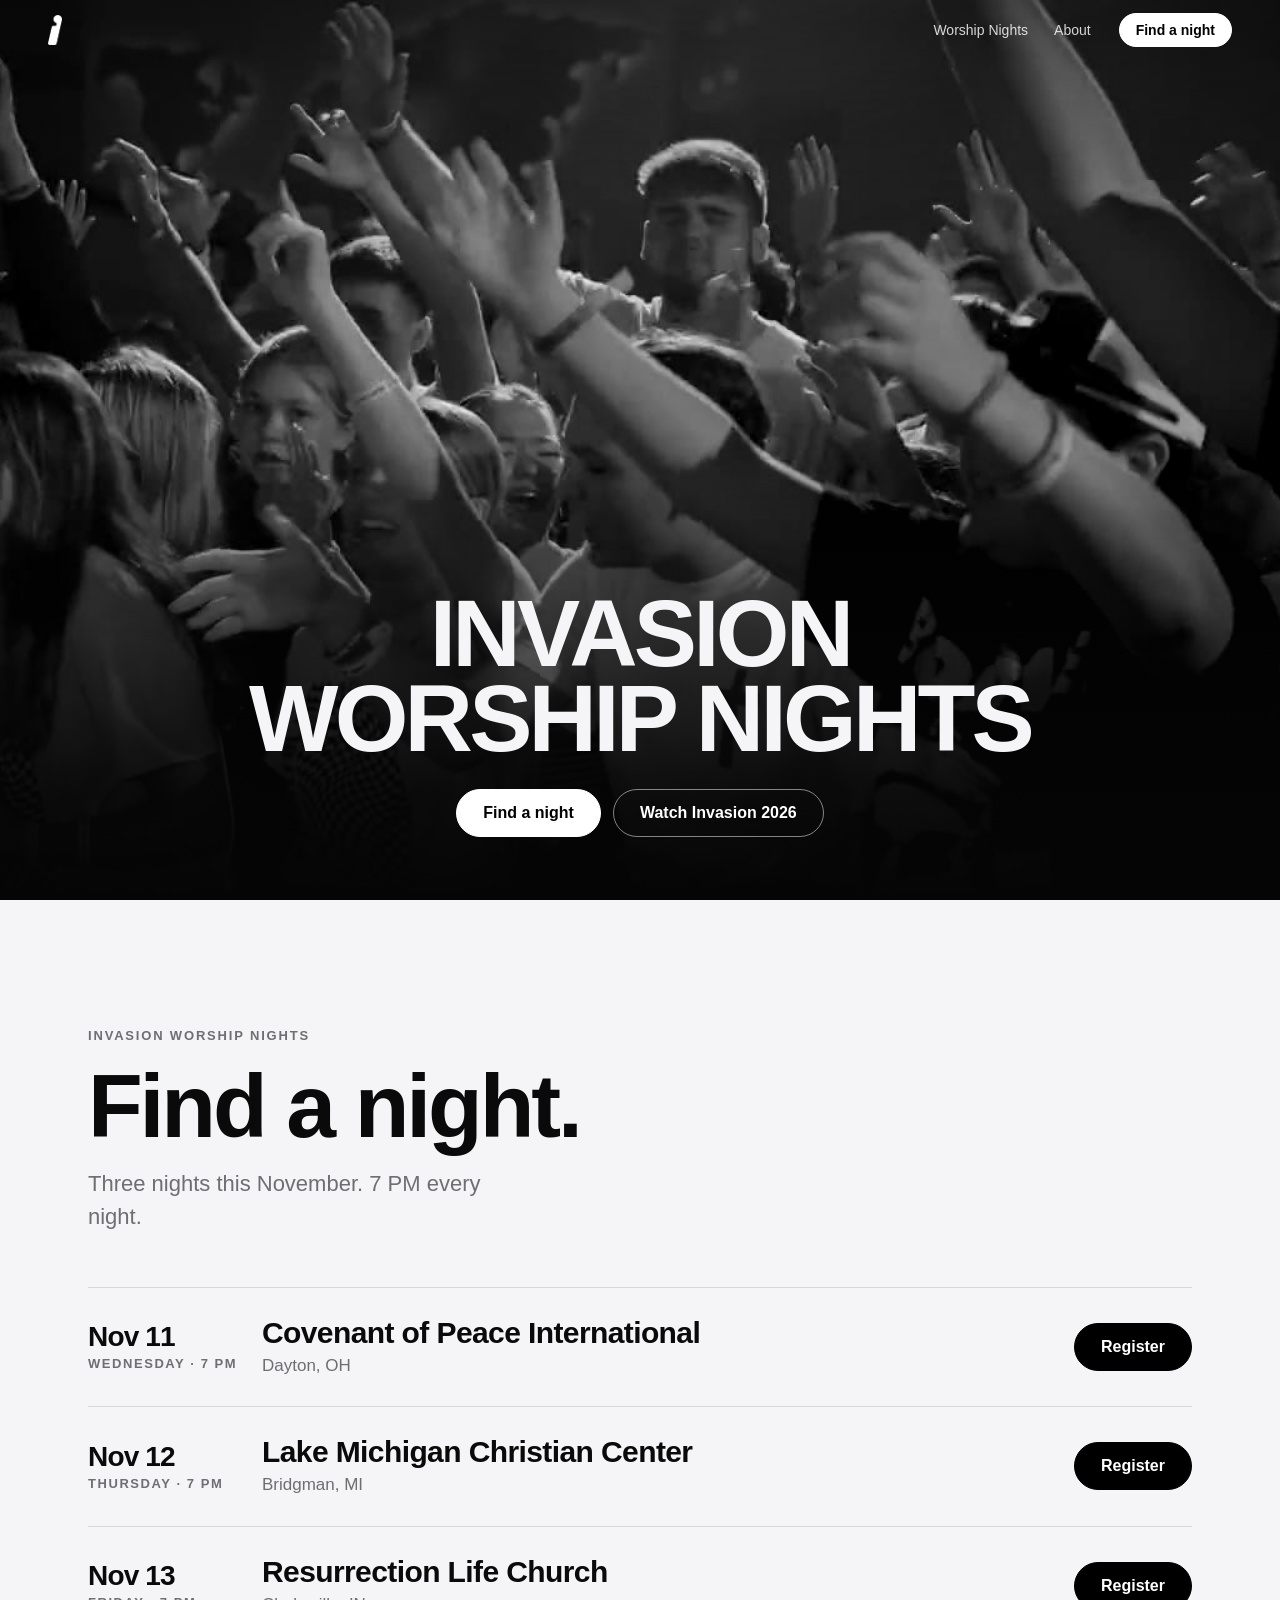
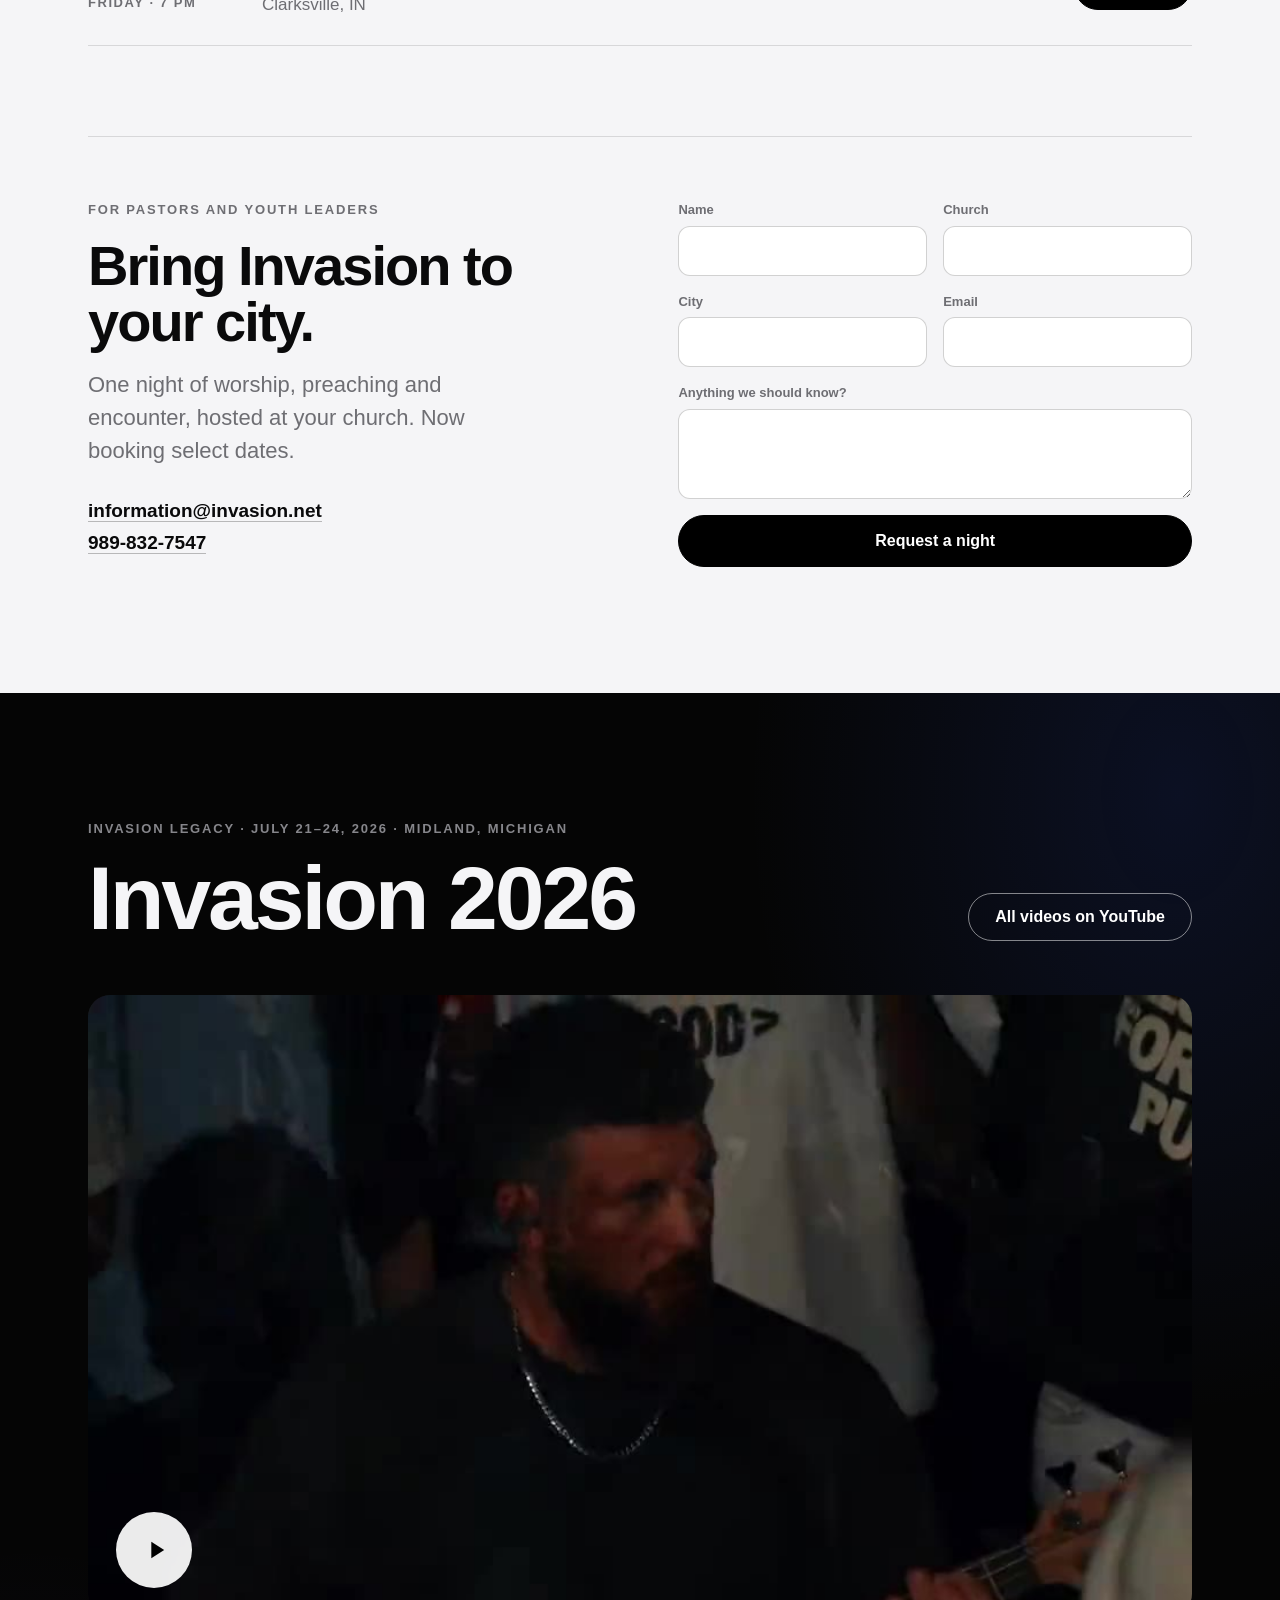
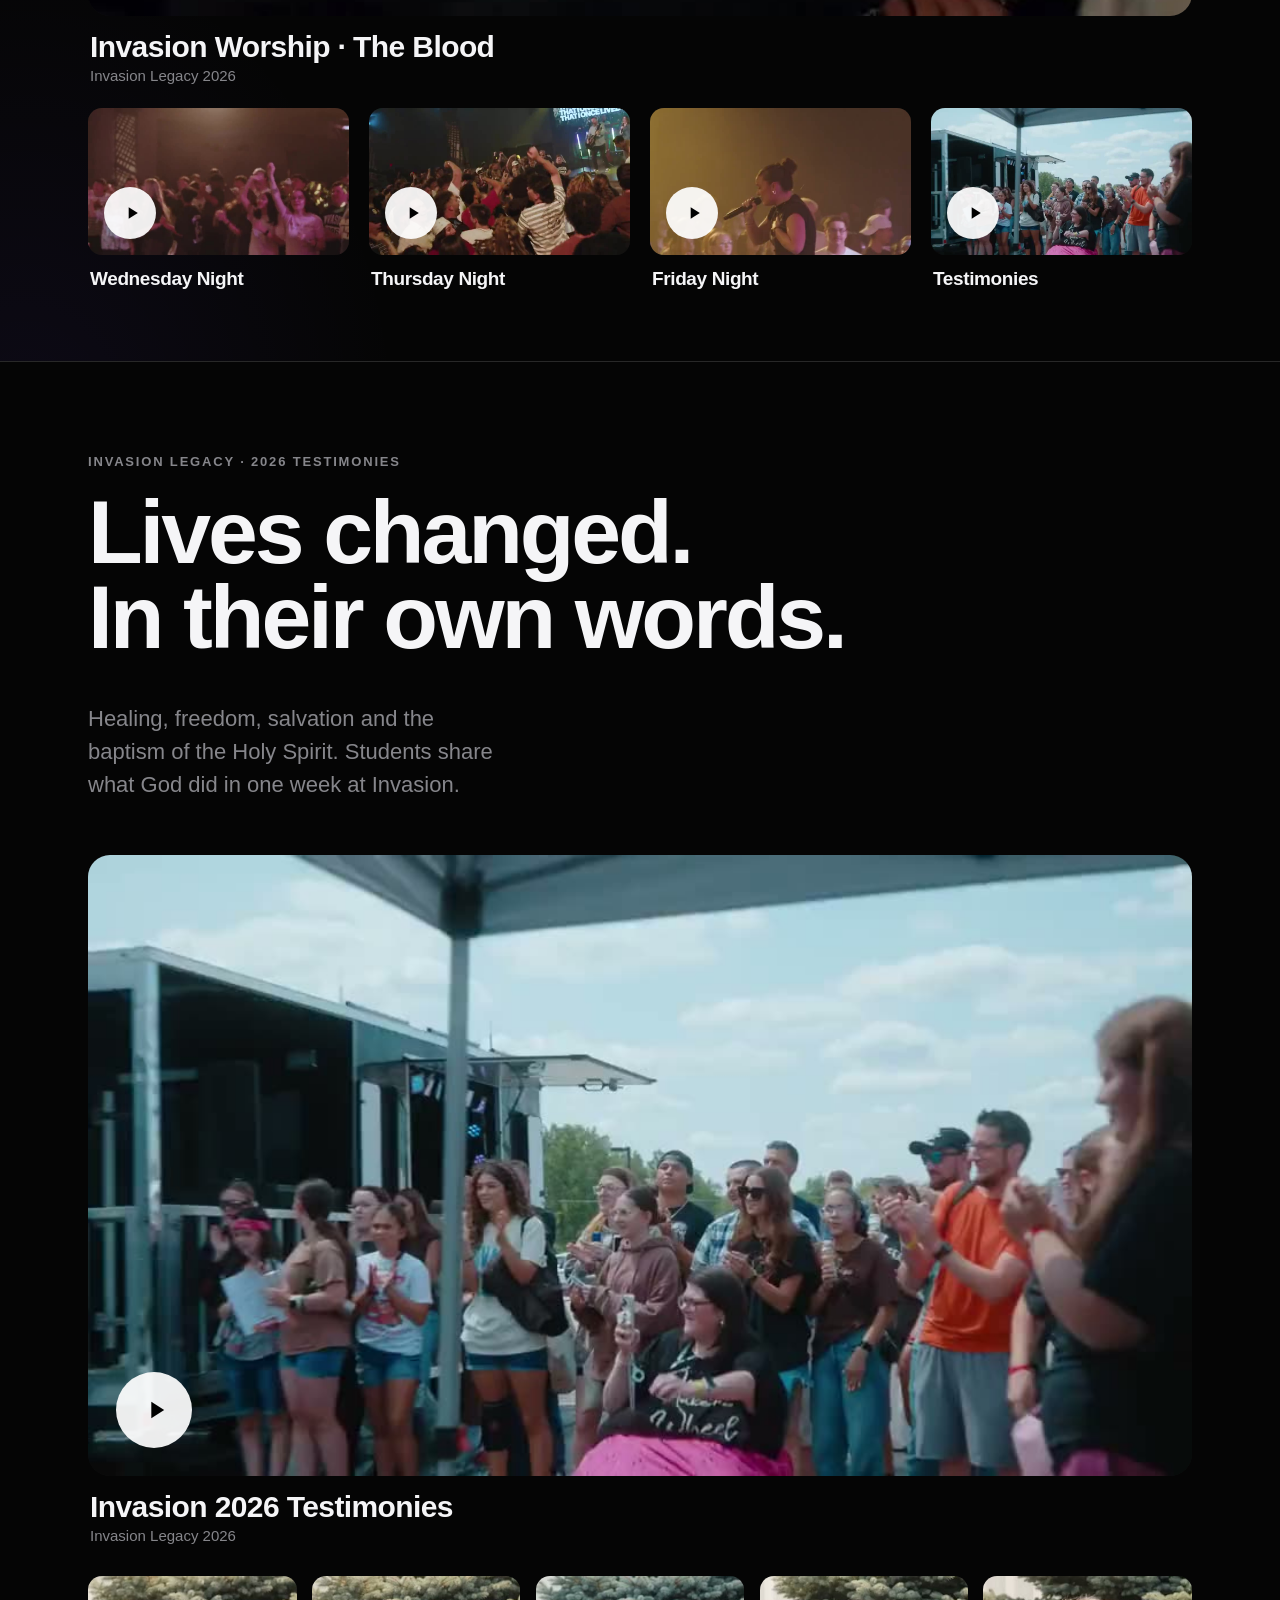
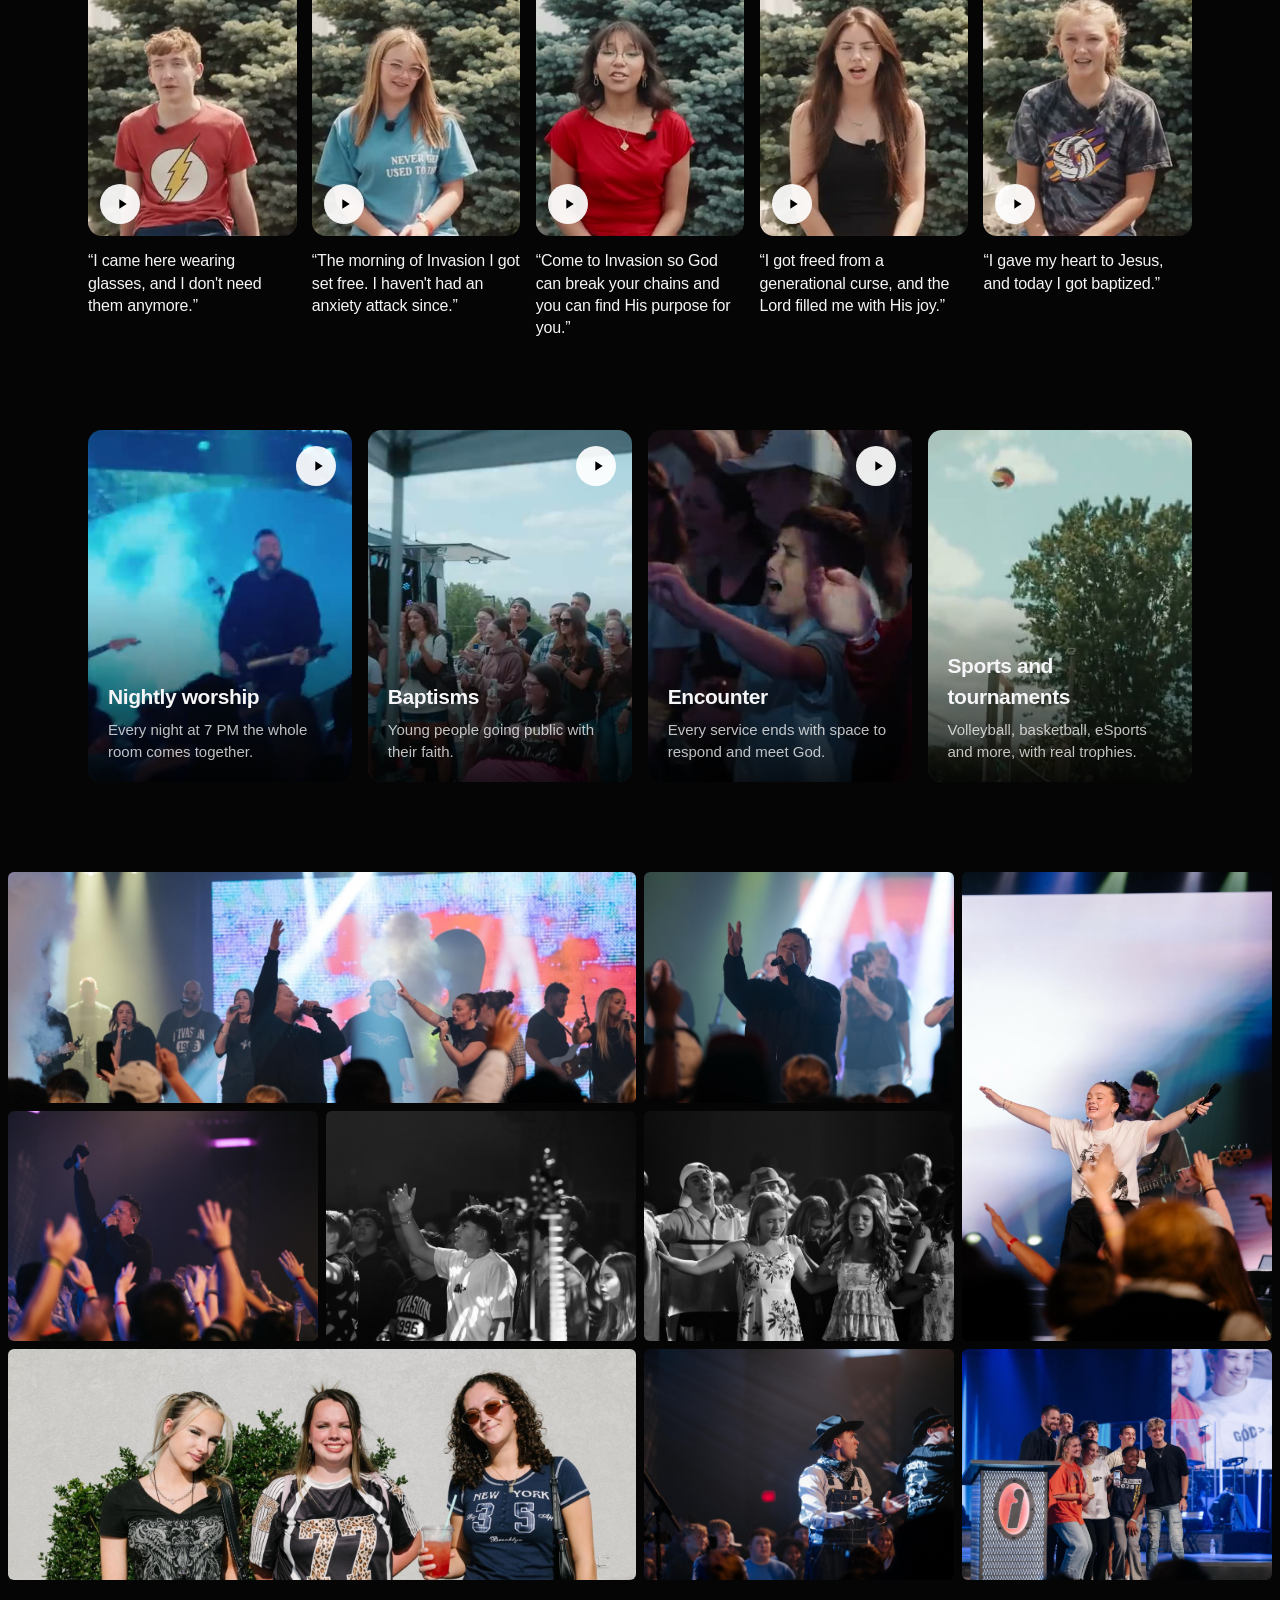
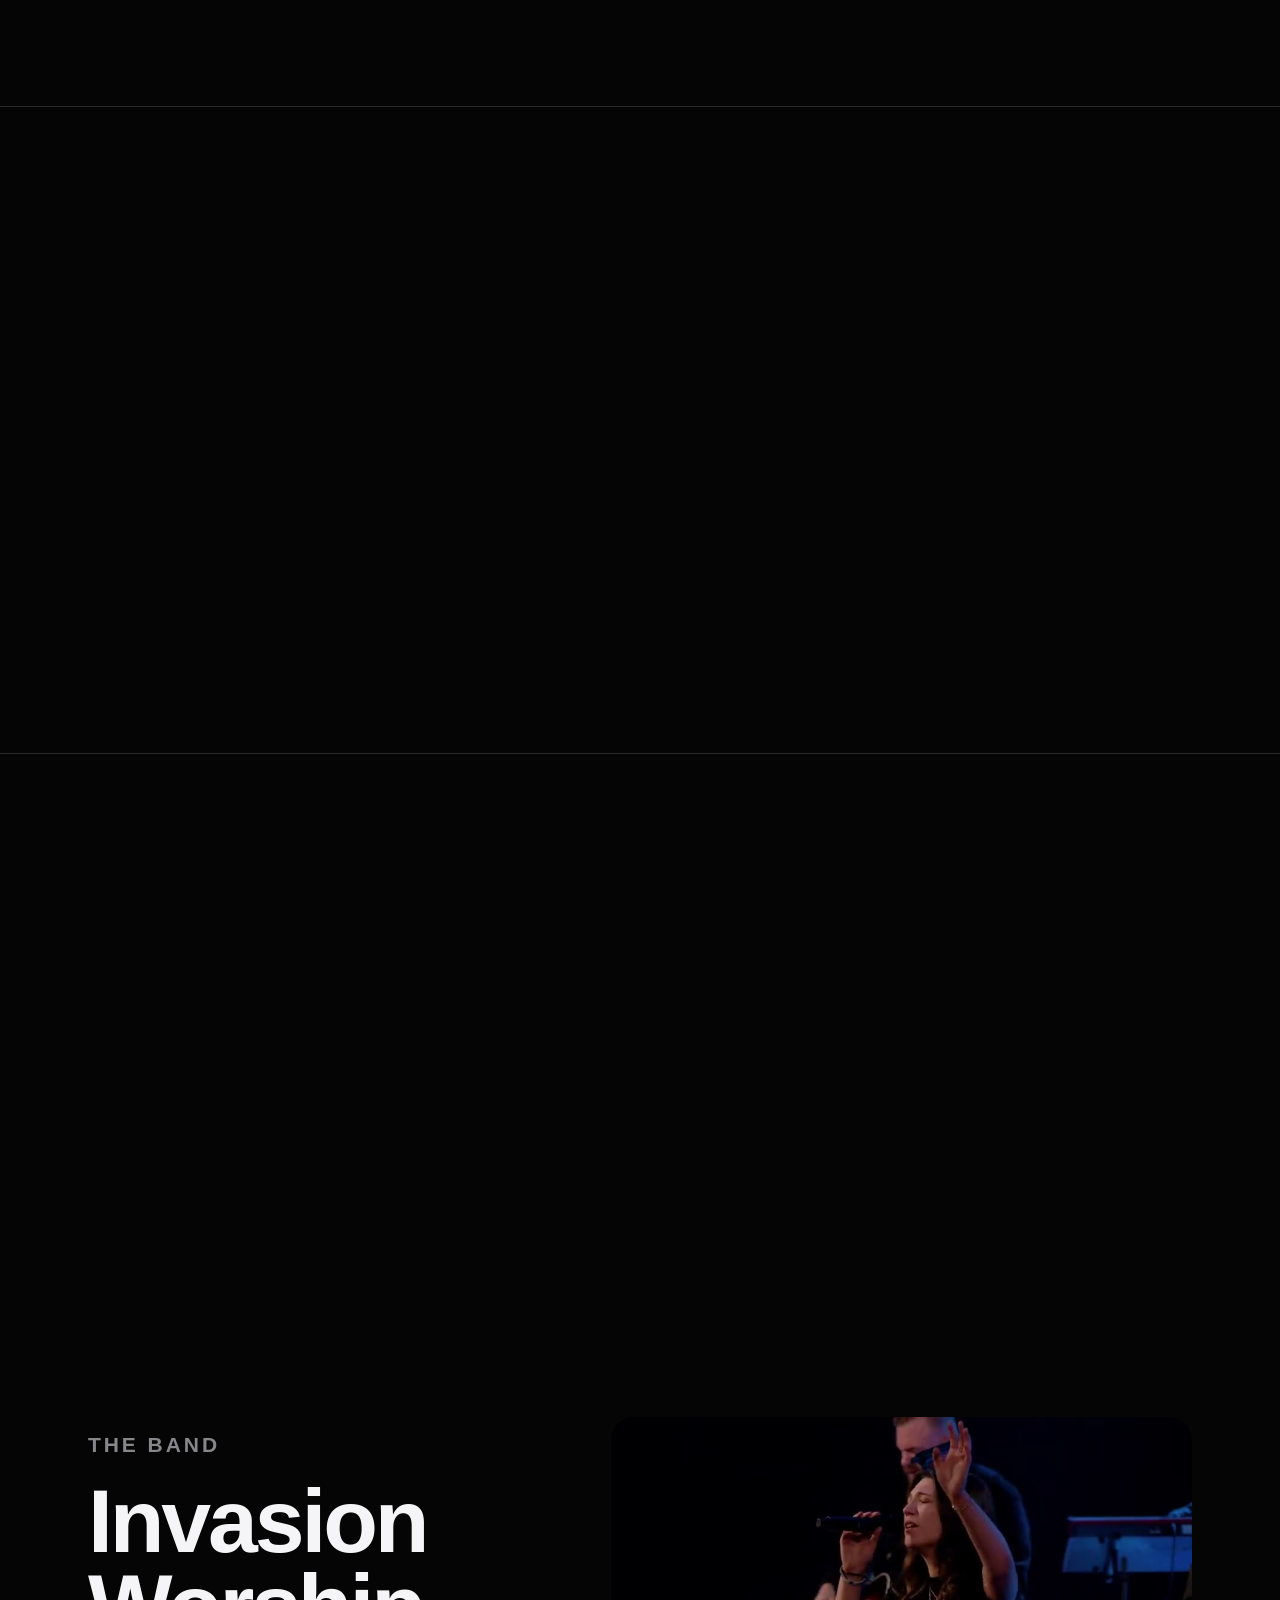
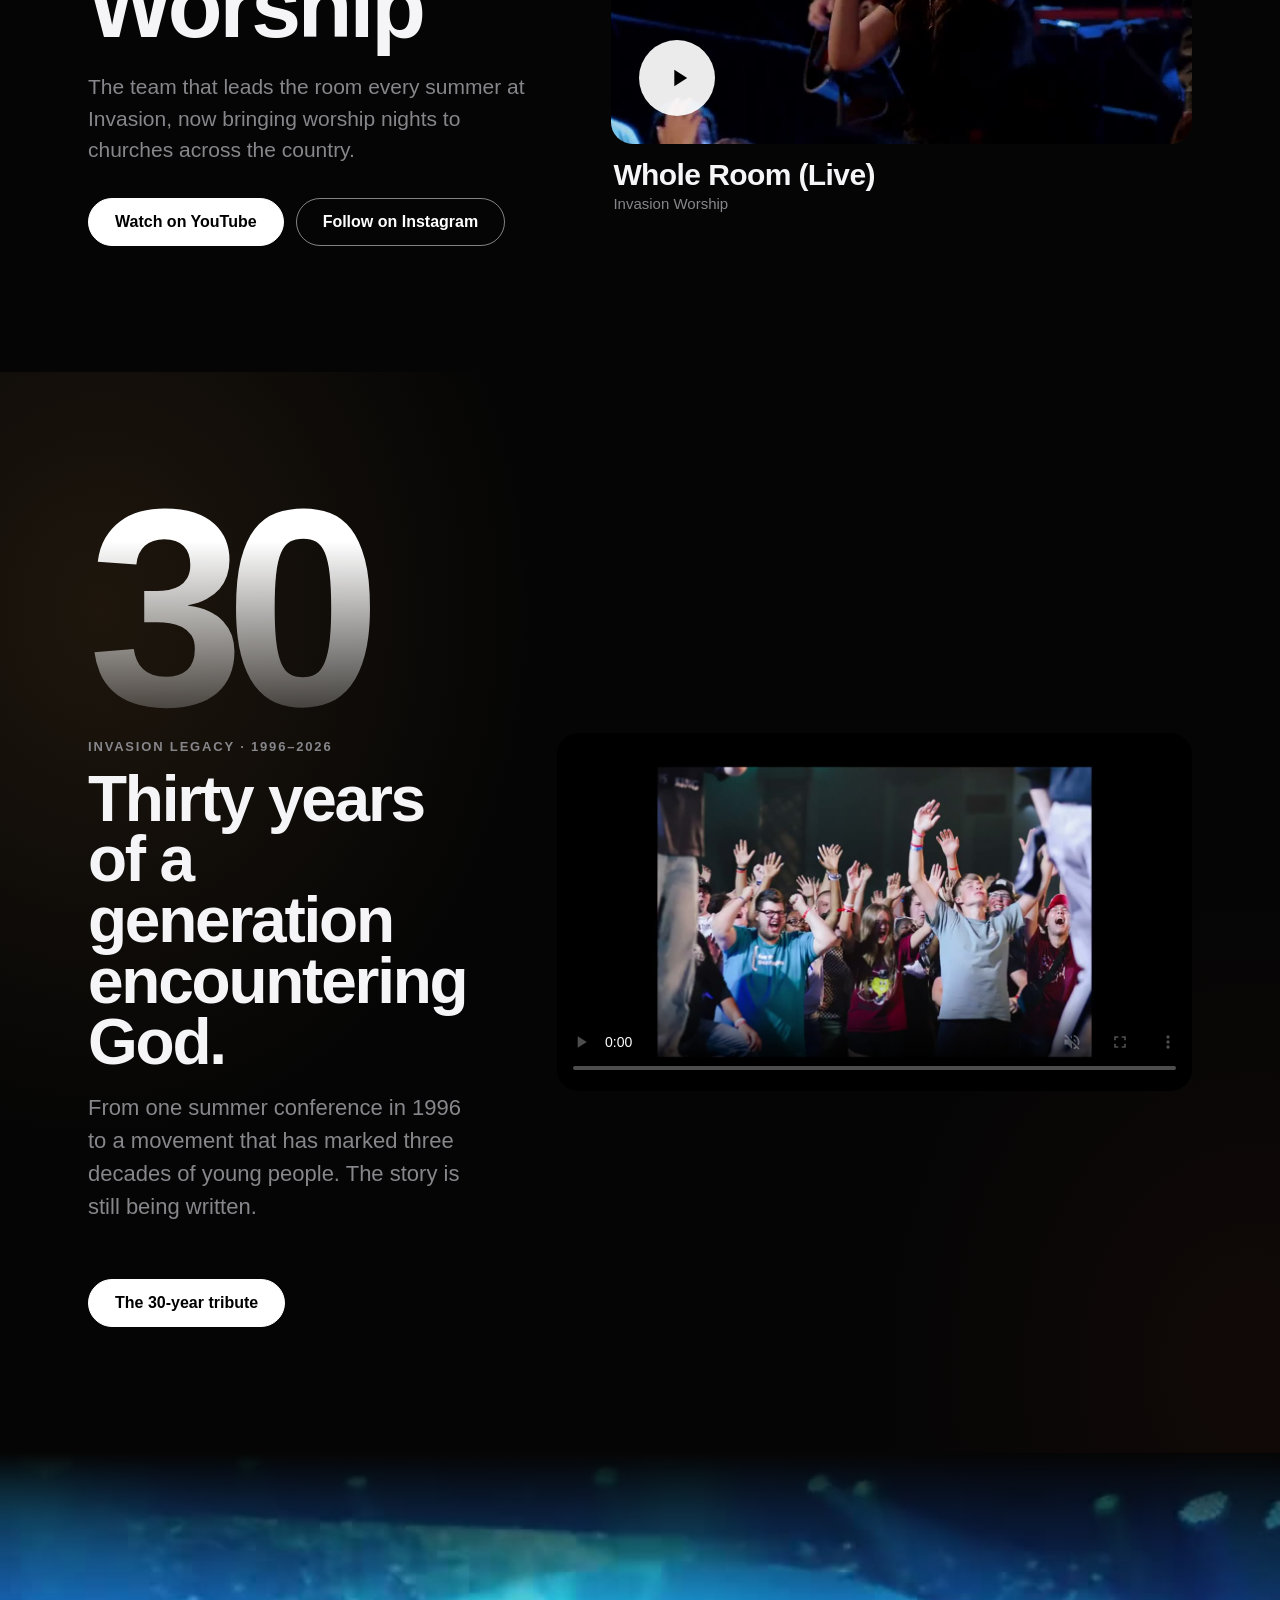
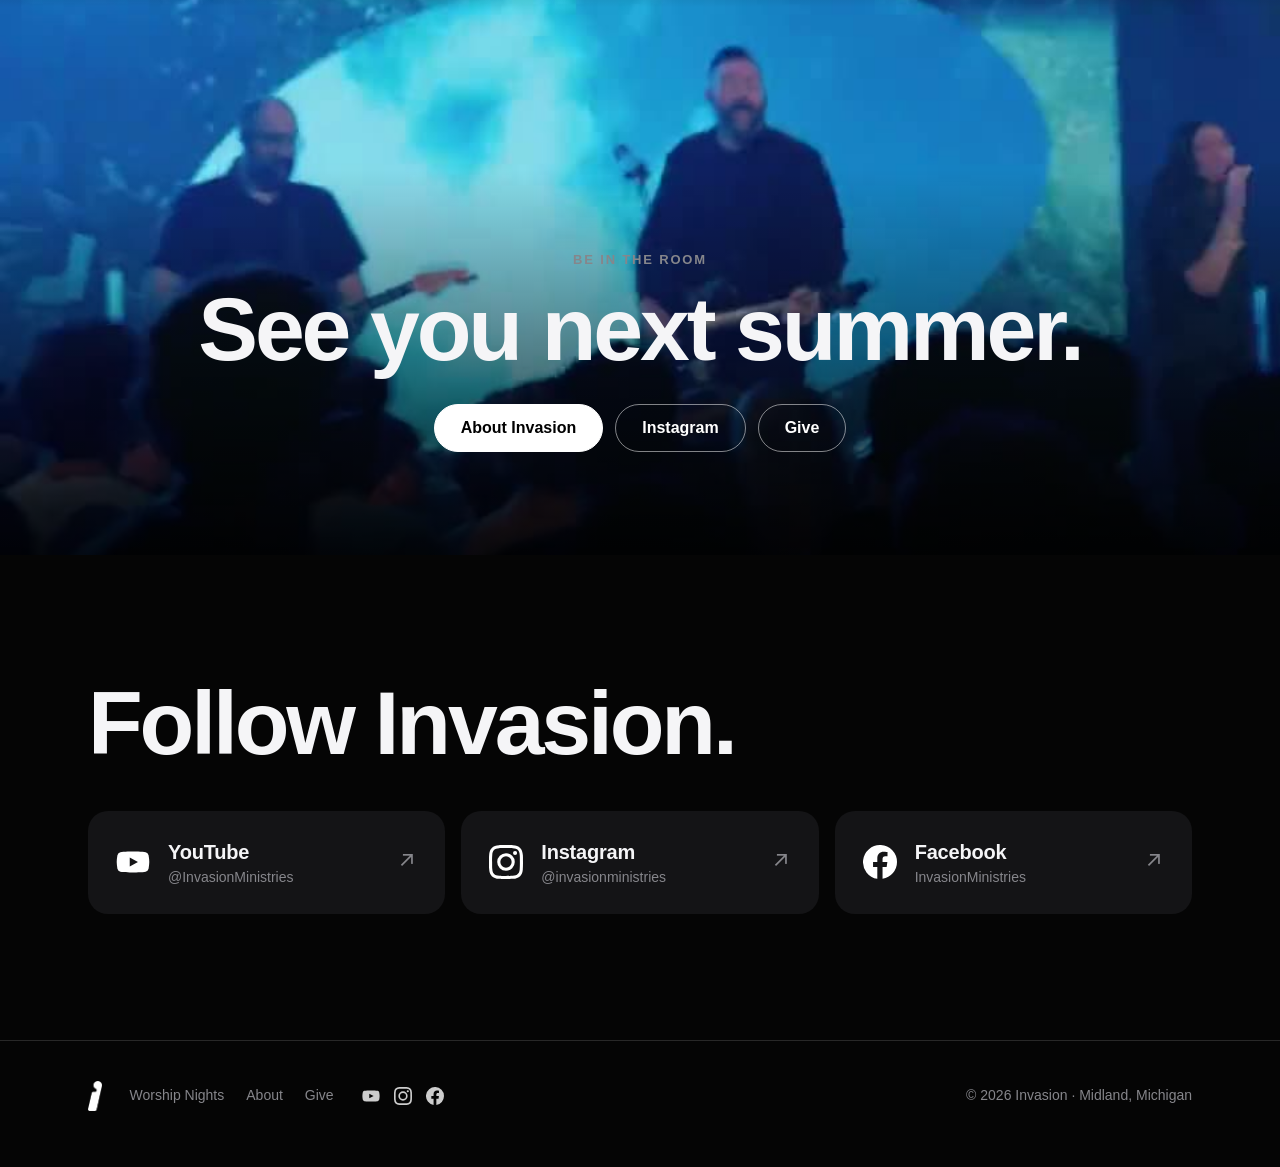
==== index.html @ 983d16ca "Publish invasion.net" ====
<!doctype html>
<html lang="en">
<head>
<meta charset="utf-8">
<meta name="viewport" content="width=device-width, initial-scale=1">
<title>Invasion Worship Nights</title>
<meta name="description" content="Invasion Worship Nights. Find a night near you, host one at your church, and watch the Invasion 2026 recaps.">
<meta property="og:title" content="Invasion Worship Nights">
<meta property="og:description" content="Find a night near you. Watch the Invasion 2026 recaps.">
<meta property="og:image" content="assets/img/hero-poster.jpg">
<meta name="theme-color" content="#050505">
<link rel="icon" href="assets/img/icon-180.png">
<link rel="apple-touch-icon" href="assets/img/icon-180.png">
<link rel="preconnect" href="https://fonts.googleapis.com">
<link rel="preconnect" href="https://fonts.gstatic.com" crossorigin>
<link href="https://fonts.googleapis.com/css2?family=Inter+Tight:wght@400;500;600;700;800;900&display=swap" rel="stylesheet">
<link rel="stylesheet" href="assets/invasion.css?v=6">
</head>
<body>

<header class="nav" data-nav>
  <a class="brand" href="index.html" aria-label="Invasion home"><img src="assets/img/mark-white.png" alt="Invasion"></a>
  <nav class="links" aria-label="Main">
    <a href="#nights">Worship Nights</a>
    <a href="about.html">About</a>
  </nav>
  <a class="btn btn-sm" href="#nights">Find a night</a>
</header>

<main>

  <!-- HERO -->
  <section class="hero">
    <video class="hero-video" autoplay muted loop playsinline preload="auto" poster="assets/img/hero-poster.jpg">
      <source src="assets/video/hero.mp4" type="video/mp4">
    </video>
    <div class="hero-shade"></div>
    <div class="hero-copy">
      <h1>INVASION<br>WORSHIP NIGHTS</h1>
      <div class="cta">
        <a class="btn" href="#nights">Find a night</a>
        <a class="btn btn-ghost" href="#recaps">Watch Invasion 2026</a>
      </div>
    </div>
  </section>

  <!-- WORSHIP NIGHTS + HOST -->
  <section class="nights" id="nights">
    <div class="wrap">
      <div class="section-head row-head">
        <div>
          <p class="eyebrow dark">Invasion Worship Nights</p>
          <h2>Find a night.</h2>
          <p class="sub">Three nights this November. 7 PM every night.</p>
        </div>
      </div>
      <ol class="night-list" data-nights></ol>

      <div class="host-grid" id="host">
        <div>
          <p class="eyebrow dark">For pastors and youth leaders</p>
          <h3 class="host-t">Bring Invasion to your city.</h3>
          <p class="sub">One night of worship, preaching and encounter, hosted at your church. Now booking select dates.</p>
          <p class="contact-line"><a data-link="email" href="#"></a><br><a data-link="phone" href="#"></a></p>
        </div>
        <form class="form" data-host-form>
          <label>Name<input name="name" required autocomplete="name"></label>
          <label>Church<input name="church" required></label>
          <label>City<input name="city" required autocomplete="address-level2"></label>
          <label>Email<input name="email" type="email" required autocomplete="email"></label>
          <label class="full">Anything we should know?<textarea name="note" rows="3"></textarea></label>
          <button class="btn btn-dark full" type="submit">Request a night</button>
        </form>
      </div>
    </div>
  </section>

  <!-- INVASION 2026 RECAPS -->
  <section class="recaps glow glow-cool" id="recaps">
    <div class="wrap">
      <div class="section-head row-head">
        <div>
          <p class="eyebrow">Invasion Legacy · July 21–24, 2026 · Midland, Michigan</p>
          <h2>Invasion 2026</h2>
        </div>
        <a class="btn btn-ghost" data-link="youtube" href="#">All videos on YouTube</a>
      </div>
      <div class="video-feature" data-video="rgXHUvPAVgI" data-clip="inv-blood" data-title="Invasion Worship · The Blood" data-where="Invasion Legacy 2026"></div>
      <div class="video-grid" data-videos="2026"></div>
    </div>
  </section>

  <!-- TESTIMONIES -->
  <section class="testi" id="testimonies">
    <div class="wrap">
      <div class="section-head row-head">
        <div>
          <p class="eyebrow">Invasion Legacy · 2026 testimonies</p>
          <h2>Lives changed.<br>In their own words.</h2>
        </div>
        <p class="sub side">Healing, freedom, salvation and the baptism of the Holy Spirit. Students share what God did in one week at Invasion.</p>
      </div>
      <div class="video-feature" id="testi-player" data-video="onCNPrUt8Uw" data-clip="inv-fri-baptism" data-title="Invasion 2026 Testimonies" data-where="Invasion Legacy 2026"></div>
      <div class="testi-grid" data-testimonies></div>
    </div>
  </section>

  <!-- MOMENTS -->
  <section class="moments">
    <div class="wrap">
      <div class="bento" data-moments></div>
    </div>
  </section>

  <!-- HIGHLIGHTS -->
  <section class="highlights">
    <div class="mosaic">
      <img class="w2" src="assets/img/h26-shout.jpg" alt="Invasion Worship leading Lift Up a Shout at Invasion 2026" loading="lazy">
      <img src="assets/img/h26-lead.jpg" alt="Worship leader with hand raised" loading="lazy">
      <img class="tall" src="assets/img/h26-joy.jpg" alt="A student with arms wide open in worship" loading="lazy">
      <img src="assets/img/h26-hands.jpg" alt="Hands raised as the band leads" loading="lazy">
      <img src="assets/img/h26-1996.jpg" alt="A student worshipping in an Invasion 1996 shirt" loading="lazy">
      <img class="w2" src="assets/img/h26-friends.jpg" alt="Friends at the Legacy sign" loading="lazy">
      <img src="assets/img/h26-dance.jpg" alt="Students celebrating together" loading="lazy">
      <img src="assets/img/h26-skit.jpg" alt="A cowboy skit on the main stage" loading="lazy">
      <img src="assets/img/h26-stage.jpg" alt="Students on stage after giving their lives to Jesus" loading="lazy">
    </div>
  </section>

  <!-- PAST YEARS -->
  <section class="past">
    <div class="wrap">
      <div class="section-head row-head">
        <div>
          <p class="eyebrow">Past years</p>
          <h2>Revolution 2025 and Freedom 2024</h2>
        </div>
        <a class="btn btn-ghost" href="about.html#thirty">Every year of Invasion</a>
      </div>
      <div class="video-grid" data-videos="past"></div>
    </div>
  </section>

  <!-- INVASION WORSHIP -->
  <section class="team" id="team">
    <div class="wrap">
      <figure class="team-hero"><img src="assets/img/band-thu.jpg" alt="Invasion Worship on stage at Invasion 2026" loading="lazy" style="object-position:50% 25%"></figure>
      <div class="team-row">
        <div class="team-copy">
          <p class="eyebrow">The band</p>
          <h2>Invasion Worship</h2>
          <p>The team that leads the room every summer at Invasion, now bringing worship nights to churches across the country.</p>
          <div class="cta">
            <a class="btn" data-link="youtube" href="#">Watch on YouTube</a>
            <a class="btn btn-ghost" data-link="instagram" href="#">Follow on Instagram</a>
          </div>
        </div>
        <div class="video-feature" data-video="rOewvj6FCJE" data-clip="inv-wholeroom" data-title="Whole Room (Live)" data-where="Invasion Worship"></div>
      </div>
    </div>
  </section>

  <!-- 30 YEARS -->
  <section class="thirty glow glow-warm">
    <div class="wrap thirty-grid">
      <div>
        <p class="thirty-num" aria-hidden="true">30</p>
        <p class="eyebrow">Invasion Legacy · 1996–2026</p>
        <h2>Thirty years of a generation encountering God.</h2>
        <p class="sub">From one summer conference in 1996 to a movement that has marked three decades of young people. The story is still being written.</p>
        <div class="cta"><a class="btn" href="about.html#thirty">The 30-year tribute</a></div>
      </div>
      <div class="yt-live" data-autoplay-video="h34WI6Ly3a0" data-title="Invasion 30-Year Tribute"></div>
    </div>
  </section>

  <!-- SEE YOU NEXT SUMMER -->
  <section class="feature">
    <video class="feature-media" autoplay muted loop playsinline preload="metadata" poster="assets/clips/inv-wed-band.jpg"><source src="assets/clips/inv-wed-band.mp4" type="video/mp4"></video>
    <div class="wrap feature-in">
      <p class="eyebrow">Be in the room</p>
      <h2>See you next summer.</h2>
      <div class="cta">
        <a class="btn" href="about.html">About Invasion</a>
        <a class="btn btn-ghost" data-link="instagram" href="#">Instagram</a>
        <a class="btn btn-ghost" data-link="give" href="#">Give</a>
      </div>
    </div>
  </section>

  <!-- FOLLOW -->
  <section class="follow">
    <div class="wrap">
      <h2>Follow Invasion.</h2>
      <div class="follow-links" data-social-big></div>
    </div>
  </section>

</main>

<footer class="foot">
  <div class="wrap foot-row">
    <a class="brand" href="index.html" aria-label="Invasion home"><img src="assets/img/mark-white.png" alt="Invasion"></a>
    <nav aria-label="Footer">
      <a href="#nights">Worship Nights</a>
      <a href="about.html">About</a>
      <a data-link="give" href="#">Give</a>
    </nav>
    <div class="nav-social" data-social-icons></div>
    <p class="fine">© <span data-year></span> Invasion · Midland, Michigan</p>
  </div>
</footer>

<script src="assets/invasion.js?v=6"></script>
</body>
</html>
---- assets/invasion.css ----
:root{
  --bg:#050505;--fg:#f5f5f7;--muted:#86868b;--line:rgba(255,255,255,.14);
  --paper:#f5f5f7;--ink:#0a0a0b;--ink-muted:#6e6e73;
  --font:"Helvetica Neue",Helvetica,"Inter Tight",Arial,sans-serif;
  --gutter:clamp(16px,4vw,48px);
}
*{box-sizing:border-box;margin:0;padding:0}
html{scroll-behavior:smooth;-webkit-text-size-adjust:100%}
body{background:var(--bg);color:var(--fg);font-family:var(--font);font-size:17px;line-height:1.5;-webkit-font-smoothing:antialiased;overflow-x:clip}
img,video{display:block;max-width:100%}
a{color:inherit;text-decoration:none}
.wrap{max-width:1200px;margin:0 auto;padding:0 var(--gutter)}

/* type */
h1,h2,h3{font-weight:800;letter-spacing:-.035em;line-height:.95}
h1{font-size:clamp(56px,11vw,168px)}
h2{font-size:clamp(40px,7vw,96px)}
h3{font-size:24px;letter-spacing:-.02em;line-height:1.1}
.eyebrow{font-size:13px;font-weight:600;letter-spacing:.14em;text-transform:uppercase;color:var(--muted);margin-bottom:18px}
.eyebrow.dark{color:var(--ink-muted)}
.sub{font-size:clamp(18px,2vw,22px);color:var(--muted);margin-top:18px;max-width:34ch}
.small-caps{font-size:13px;font-weight:600;letter-spacing:.2em;text-transform:uppercase;color:var(--muted)}

/* buttons */
.btn{display:inline-flex;white-space:nowrap;flex-shrink:0;align-items:center;justify-content:center;height:48px;padding:0 26px;border-radius:999px;background:#fff;color:#000;font-weight:600;font-size:16px;border:1px solid #fff;cursor:pointer;font-family:inherit;transition:transform .2s,background .2s,color .2s}
.btn:hover{transform:translateY(-1px)}
.btn-ghost{background:transparent;color:#fff;border-color:rgba(255,255,255,.5)}
.btn-ghost:hover{background:#fff;color:#000}
.btn-dark{background:#000;color:#fff;border-color:#000}
.btn-sm{height:34px;padding:0 16px;font-size:14px}

/* nav */
.nav{position:fixed;inset:0 0 auto;z-index:50;display:flex;align-items:center;gap:28px;height:60px;padding:0 var(--gutter);transition:background .3s,backdrop-filter .3s}
.nav.solid{background:rgba(0,0,0,.72);backdrop-filter:saturate(180%) blur(20px);-webkit-backdrop-filter:saturate(180%) blur(20px);border-bottom:1px solid var(--line)}
.brand{display:flex;align-items:center}
.brand img{height:30px;width:auto}
.links{display:flex;gap:26px;margin-left:auto;font-size:14px;color:rgba(255,255,255,.82)}
.links a:hover{color:#fff}
.nav-social{display:flex;gap:14px;align-items:center}
.nav-social a{width:18px;height:18px;color:rgba(255,255,255,.8)}
.nav-social a:hover{color:#fff}
.nav-social svg{width:100%;height:100%;fill:currentColor}
@media (max-width:1060px){.nav .nav-social{display:none}}
@media (max-width:860px){.links{display:none}.nav .btn{margin-left:auto}}

/* hero */
.hero{position:relative;height:100svh;min-height:560px;display:flex;align-items:flex-end;justify-content:center;text-align:center;overflow:hidden}
.hero-video{position:absolute;inset:0;width:100%;height:100%;object-fit:cover;filter:grayscale(1) contrast(1.1)}
.hero-shade{position:absolute;inset:0;background:linear-gradient(180deg,rgba(0,0,0,.4) 0%,rgba(0,0,0,0) 22%,rgba(0,0,0,0) 50%,rgba(5,5,5,.88) 88%,#050505 100%)}
.hero-copy{position:relative;padding:0 var(--gutter) clamp(40px,7vh,80px);width:100%;margin:0 auto}
.hero h1{font-size:clamp(40px,7.4vw,120px);letter-spacing:-.04em;line-height:.9}
.hero .cta{justify-content:center;margin-top:28px}
.hero .eyebrow{color:rgba(255,255,255,.75)}
.lede{font-size:clamp(20px,2.4vw,28px);font-weight:500;margin-top:22px;color:rgba(255,255,255,.88)}
.cta{display:flex;gap:12px;flex-wrap:wrap;margin-top:32px}

/* nights (light) */
.nights{background:var(--paper);color:var(--ink);padding:clamp(96px,14vh,160px) 0}
.nights .sub{color:var(--ink-muted)}
.section-head{margin-bottom:clamp(40px,6vh,72px)}
.night-list{list-style:none;border-top:1px solid rgba(0,0,0,.12)}
.night{display:grid;grid-template-columns:150px 1fr auto;gap:24px;align-items:center;padding:28px 0;border-bottom:1px solid rgba(0,0,0,.12)}
.night-date{font-weight:800;font-size:28px;letter-spacing:-.03em;line-height:1}
.night-date small{display:block;font-size:13px;font-weight:600;letter-spacing:.12em;text-transform:uppercase;color:var(--ink-muted);margin-top:6px}
.night-where h3{font-size:clamp(22px,2.6vw,30px)}
.night-where p{color:var(--ink-muted);margin-top:4px}
.night .btn{background:#000;color:#fff;border-color:#000}
.night.tba .btn{background:transparent;color:var(--ink);border-color:rgba(0,0,0,.25)}
@media (max-width:640px){.night{grid-template-columns:1fr;gap:12px}.night .btn{justify-self:start}}

/* highlights */
.highlights{padding:0 0 clamp(96px,14vh,160px)}
.mosaic{display:grid;grid-auto-flow:dense;grid-template-columns:repeat(4,1fr);grid-auto-rows:clamp(160px,18vw,280px);gap:8px;padding:0 8px}
.mosaic img{width:100%;height:100%;object-fit:cover;border-radius:6px}
.mosaic .w2{grid-column:span 2}
.mosaic .tall{grid-row:span 2}
@media (max-width:760px){.mosaic{grid-template-columns:1fr 1fr;grid-auto-rows:42vw}}

/* host (light) */
.host-grid{display:grid;grid-template-columns:1fr 1fr;gap:clamp(32px,6vw,80px);align-items:start;margin-top:clamp(72px,10vh,120px);padding-top:clamp(48px,7vh,80px);border-top:1px solid rgba(0,0,0,.12)}
.host-t{font-size:clamp(32px,4.4vw,56px);font-weight:800;letter-spacing:-.035em;line-height:1}
.form{display:grid;grid-template-columns:1fr 1fr;gap:16px}
.form label{display:flex;flex-direction:column;gap:6px;font-size:13px;font-weight:600;color:var(--ink-muted)}
.form input,.form textarea{font:400 17px var(--font);padding:14px 16px;border-radius:12px;border:1px solid rgba(0,0,0,.18);background:#fff;color:var(--ink);width:100%}
.form .full{grid-column:1/-1}
.form .btn{height:52px}
.form .done{grid-column:1/-1;font-size:20px;font-weight:700}
@media (max-width:860px){.host-grid,.form{grid-template-columns:1fr}}

/* recaps + video cards */
.recaps{padding:clamp(96px,14vh,160px) 0 clamp(48px,8vh,96px)}
.past{padding:clamp(72px,10vh,120px) 0 clamp(96px,14vh,160px);border-top:1px solid var(--line)}
.past h2{font-size:clamp(32px,5vw,64px)}
.row-head{display:flex;align-items:flex-end;justify-content:space-between;gap:24px;flex-wrap:wrap}
.video-feature{margin-bottom:20px}
.video-grid{display:grid;grid-template-columns:repeat(4,1fr);gap:20px}
@media (max-width:960px){.video-grid{grid-template-columns:1fr 1fr}}
@media (max-width:520px){.video-grid{grid-template-columns:1fr}}
.vcard{display:block;cursor:pointer}
.vthumb{position:relative;aspect-ratio:16/9;border-radius:14px;overflow:hidden;background:#111}
.vcard.big .vthumb{border-radius:22px}
.vthumb iframe,.vthumb video.full{position:absolute;inset:0;width:100%;height:100%;border:0}
.vthumb.playing .play{display:none}
.vthumb img,.vthumb video{position:absolute;inset:0;width:100%;height:100%;object-fit:cover;transition:transform .6s ease}
.vcard:hover .vthumb img,.vcard:hover .vthumb video{transform:scale(1.03)}
.play{position:absolute;left:16px;bottom:16px;width:52px;height:52px;border-radius:50%;background:rgba(255,255,255,.92);color:#000;display:flex;align-items:center;justify-content:center;transition:transform .2s;z-index:1}
.play svg{width:20px;height:20px;margin-left:3px;fill:currentColor}
.vcard.big .play{width:76px;height:76px;left:28px;bottom:28px}
.vcard.big .play svg{width:28px;height:28px}
.vcard:hover .play{transform:scale(1.08)}
.vmeta{padding:14px 2px 0}
.vmeta h3{font-size:19px}
.vmeta p{color:var(--muted);font-size:15px;margin-top:2px}
.vcard.big .vmeta h3{font-size:clamp(22px,2.6vw,30px)}

/* team */
.team{padding:clamp(96px,14vh,160px) 0;border-top:1px solid var(--line)}
.team-hero img{width:100%;aspect-ratio:21/9;object-fit:cover;object-position:50% 40%;border-radius:22px}
.team-row{display:grid;grid-template-columns:1fr 1.3fr;gap:clamp(32px,6vw,80px);align-items:center;margin-top:clamp(40px,6vh,64px)}
.team-copy p{font-size:clamp(18px,2vw,21px);color:var(--muted);margin-top:22px;max-width:38ch}
.team-photos{display:grid;grid-template-columns:1fr 1fr;gap:12px}
.team-photos img{border-radius:16px;aspect-ratio:4/3;object-fit:cover;width:100%}
@media (max-width:860px){.team-row{grid-template-columns:1fr}.team-hero img{aspect-ratio:4/3}}

/* thirty */
.thirty{padding:clamp(96px,14vh,160px) 0}
.yt-live{position:relative;aspect-ratio:16/9;border-radius:22px;overflow:hidden;background:#111}
.yt-live img,.yt-live iframe,.yt-live video{position:absolute;inset:0;width:100%;height:100%;object-fit:cover;border:0}
.thirty .cta{margin-top:28px}
.thirty .eyebrow{margin-bottom:12px}
.thirty-grid{display:grid;grid-template-columns:1fr 1.6fr;gap:clamp(32px,6vw,72px);align-items:center}
.thirty-num{font-size:clamp(140px,22vw,300px);font-weight:900;letter-spacing:-.07em;line-height:.78;background:linear-gradient(180deg,#fff 20%,rgba(255,255,255,.18));-webkit-background-clip:text;background-clip:text;color:transparent;margin-bottom:20px}
.thirty h2{font-size:clamp(36px,5vw,64px)}
.thirty .btn{margin-top:28px}
.thirty .video-feature{margin:0}
@media (max-width:860px){.thirty-grid{grid-template-columns:1fr}}

/* contact + follow */
.contact-line{margin-top:28px;font-size:19px;font-weight:600;line-height:1.7}
.contact-line a{border-bottom:1px solid rgba(0,0,0,.25)}
.follow{padding:clamp(96px,14vh,160px) 0}
.follow h2{margin-bottom:clamp(32px,5vh,56px)}
.follow-links{display:grid;grid-template-columns:repeat(3,1fr);gap:16px}
.follow-link{display:flex;align-items:center;gap:18px;padding:26px 28px;border-radius:20px;background:#141416;transition:background .2s}
.follow-link:hover{background:#222225}
.follow-link svg{width:34px;height:34px;fill:#fff;flex-shrink:0}
.follow-link span{display:flex;flex-direction:column;min-width:0}
.follow-link strong{font-size:20px;letter-spacing:-.01em}
.follow-link small{color:var(--muted);font-size:14px;overflow:hidden;text-overflow:ellipsis}
.follow-link i{margin-left:auto;font-style:normal;font-size:22px;color:var(--muted)}
@media (max-width:860px){.follow-links{grid-template-columns:1fr}}

/* about page */
.page-hero{position:relative;min-height:88svh;display:flex;align-items:flex-end;overflow:hidden}
.page-hero img{position:absolute;inset:0;width:100%;height:100%;object-fit:cover;filter:grayscale(1) contrast(1.1)}
.story{padding:clamp(96px,14vh,160px) 0}
.story .big{font-size:clamp(28px,4vw,52px);font-weight:700;letter-spacing:-.03em;line-height:1.1;max-width:22ch}
.story p+p{margin-top:24px}
.story .body{font-size:clamp(18px,2vw,21px);color:var(--muted);max-width:46ch}
.facts{display:grid;grid-template-columns:repeat(3,1fr);gap:20px;margin-top:clamp(56px,8vh,96px);border-top:1px solid var(--line);padding-top:32px}
.facts strong{display:block;font-size:clamp(36px,5vw,64px);font-weight:800;letter-spacing:-.04em;line-height:1}
.facts span{color:var(--muted);display:block;margin-top:8px}
@media (max-width:760px){.facts{grid-template-columns:1fr}}
.timeline{list-style:none;border-top:1px solid var(--line)}
.timeline li{display:grid;grid-template-columns:160px 1fr;gap:24px;padding:28px 0;border-bottom:1px solid var(--line);align-items:baseline}
.timeline b{font-size:clamp(28px,3vw,40px);font-weight:800;letter-spacing:-.03em}
.timeline span{font-size:clamp(18px,2vw,22px);color:var(--muted)}
@media (max-width:640px){.timeline li{grid-template-columns:1fr;gap:4px}}

/* glows */
.glow{position:relative;isolation:isolate;overflow:hidden}
.glow::before{content:"";position:absolute;inset:-20% -10%;z-index:-1;pointer-events:none}
.glow-warm::before{background:radial-gradient(40% 50% at 15% 30%,rgba(201,140,70,.13),transparent 70%),radial-gradient(35% 45% at 90% 80%,rgba(160,60,40,.08),transparent 70%)}
.glow-cool::before{background:radial-gradient(40% 50% at 85% 20%,rgba(60,100,255,.12),transparent 70%),radial-gradient(35% 40% at 10% 90%,rgba(120,80,255,.07),transparent 70%)}

/* testimonies */
.testi{padding:clamp(72px,10vh,120px) 0;border-top:1px solid var(--line)}
.side{max-width:420px}
.testi-grid{display:grid;grid-template-columns:repeat(5,1fr);gap:clamp(10px,1.2vw,16px);margin-top:28px}
.tcard{display:flex;flex-direction:column;cursor:pointer}
.tvid{position:relative;overflow:hidden;aspect-ratio:4/5;border-radius:14px;background:#111}
.tvid video,.tvid img{position:absolute;inset:0;width:100%;height:100%;object-fit:cover;object-position:50% 40%}
.tvid .play{width:40px;height:40px;left:12px;bottom:12px}
.tvid .play svg{width:16px;height:16px}
.tcard p{margin-top:14px;font-weight:500;font-size:16px;line-height:1.4;letter-spacing:-.01em}
@media (max-width:960px){.testi-grid{grid-template-columns:repeat(3,1fr)}}
@media (max-width:560px){.testi-grid{grid-template-columns:1fr 1fr}}

/* moments */
.moments{padding:0 0 clamp(72px,10vh,120px)}
.bento{display:grid;grid-template-columns:repeat(4,1fr);gap:clamp(10px,1.2vw,16px)}
.bento-item{position:relative;overflow:hidden;aspect-ratio:3/4;border-radius:14px;background:#111;cursor:pointer}
.bento-item video{position:absolute;inset:0;width:100%;height:100%;object-fit:cover;transition:transform .9s}
.bento-item:hover video{transform:scale(1.04)}
.bento-item::after{content:"";position:absolute;inset:0;background:linear-gradient(180deg,transparent 45%,rgba(0,0,0,.85));pointer-events:none}
.bento-item.playing::after{display:none}
.bento-item iframe,.bento-item video.full{position:absolute;inset:0;width:100%;height:100%;border:0}
.bento-in{position:absolute;left:0;right:0;bottom:0;z-index:1;padding:20px;display:flex;flex-direction:column;gap:6px}
.bento-in b{font-size:21px;letter-spacing:-.02em}
.bento-in span{color:rgba(255,255,255,.75);font-size:15px;line-height:1.45}
.bento-item .play{left:auto;right:16px;top:16px;bottom:auto;width:40px;height:40px}
.bento-item .play svg{width:16px;height:16px}
@media (max-width:860px){.bento{grid-template-columns:1fr 1fr}}

/* feature */
.feature{position:relative;min-height:78svh;display:flex;align-items:flex-end;justify-content:center;text-align:center;overflow:hidden}
.feature-media{position:absolute;inset:0;width:100%;height:100%;object-fit:cover}
.feature::after{content:"";position:absolute;inset:0;background:linear-gradient(180deg,#050505 0%,rgba(0,0,0,0) 22%,rgba(0,0,0,0) 45%,rgba(0,0,0,.88) 100%)}
.feature-in{position:relative;z-index:1;padding-top:120px;padding-bottom:clamp(56px,8vw,110px)}
.feature .cta{justify-content:center}

/* thirty page */
.years{list-style:none}
.year{display:grid;grid-template-columns:260px 1fr;gap:clamp(24px,5vw,72px);padding:clamp(48px,7vh,80px) 0;border-top:1px solid var(--line)}
.year-n{font-size:clamp(52px,6vw,84px);font-weight:900;letter-spacing:-.05em;line-height:.85;background:linear-gradient(180deg,#fff 30%,rgba(255,255,255,.25));-webkit-background-clip:text;background-clip:text;color:transparent}
.year h3{font-size:clamp(28px,3.4vw,44px);letter-spacing:-.03em;line-height:1.02}
.year p.sub{margin-top:14px}
.year-media{margin-top:28px;display:grid;gap:16px}
.year-media.two{grid-template-columns:1fr 1fr}
.year-media img{width:100%;border-radius:14px;object-fit:cover;aspect-ratio:3/2}
@media (max-width:760px){.year{grid-template-columns:1fr;gap:12px}.year-media.two{grid-template-columns:1fr}}

/* footer */
.foot{border-top:1px solid var(--line);padding:40px 0 56px;font-size:14px;color:var(--muted)}
.foot-row{display:flex;align-items:center;gap:28px;flex-wrap:wrap}
.foot .nav-social{display:flex}
.foot .brand{color:#fff}
.foot nav{display:flex;gap:22px;flex-wrap:wrap}
.foot nav a:hover{color:#fff}
.fine{margin-left:auto}
@media (max-width:640px){.fine{margin-left:0;width:100%}}

/* reveal */
.reveal{opacity:0;transform:translateY(24px);transition:opacity .8s ease,transform .8s ease}
.reveal.in{opacity:1;transform:none}
@media (prefers-reduced-motion:reduce){.reveal{opacity:1;transform:none;transition:none}html{scroll-behavior:auto}}

/* page top (30 years) */
.page-top{padding:clamp(130px,18vh,190px) 0 clamp(64px,9vh,110px);text-align:center}
.page-title{font-size:clamp(44px,9vw,140px);letter-spacing:-.045em;line-height:.9;margin:8px 0 22px}
.page-top .sub{margin:0 auto;max-width:46ch}
.yt-live.big{margin-top:clamp(40px,6vh,64px)}
.center{text-align:center}
.tiny{font-size:13px;color:var(--muted);margin-top:14px}
.about-hero h1{font-size:clamp(56px,11vw,168px)}
.founder{padding:0 0 clamp(96px,14vh,160px)}
.gal{display:grid;grid-template-columns:2fr 1fr 1fr;gap:12px}
.gal figure{border-radius:14px;overflow:hidden;aspect-ratio:4/5}
.gal figure.w{aspect-ratio:auto}
.gal img{width:100%;height:100%;object-fit:cover}
@media (max-width:760px){.gal{grid-template-columns:1fr 1fr}.gal figure.w{grid-column:1/-1;aspect-ratio:3/2}}
video.full{object-fit:contain!important;background:#000;transform:none!important;z-index:2}
.bento-item.playing .bento-in{display:none}
/* 30 years */
.strip{margin-top:28px;display:grid;grid-template-columns:1.6fr 1fr 1fr;gap:12px}
.strip img{width:100%;height:100%;aspect-ratio:4/3;object-fit:cover;border-radius:14px}
.strip img:only-child{grid-column:1/-1;aspect-ratio:21/9}
.say{padding:clamp(80px,14vh,160px) 0;text-align:center}
.say-big{font-size:clamp(34px,5.6vw,80px);font-weight:800;letter-spacing:-.04em;line-height:1.02;max-width:18ch;margin:0 auto}
.say-big.dim{color:rgba(255,255,255,.4);margin-top:.2em}
.say-list{font-size:clamp(20px,2.4vw,30px);color:var(--muted);max-width:40ch;margin:18px auto 36px;line-height:1.4}
.chapter{padding:clamp(80px,12vh,140px) 0}
.chapter h2{max-width:20ch}
.gal6{margin-top:clamp(36px,6vh,64px);display:grid;grid-template-columns:repeat(3,1fr);gap:12px}
.gal6 img{width:100%;aspect-ratio:4/3;object-fit:cover;border-radius:14px}
.torch-grid{display:grid;grid-template-columns:1.1fr 1fr;gap:clamp(32px,6vw,80px);align-items:center}
.torch-img img{width:100%;aspect-ratio:4/5;object-fit:cover;border-radius:22px}
@media (max-width:760px){.strip{grid-template-columns:1fr 1fr}.strip img:first-child{grid-column:1/-1}.gal6{grid-template-columns:1fr 1fr}.torch-grid{grid-template-columns:1fr}}
.strip:has(> :nth-child(2):last-child){grid-template-columns:1.6fr 1fr}
.say-img{max-width:760px;margin:28px auto 0}
.say-img img{width:100%;aspect-ratio:3/2;object-fit:cover;border-radius:22px}
.strip:has(> :nth-child(2):last-child){grid-template-columns:1.6fr 1fr}
.say-img{max-width:760px;margin:28px auto 0}
.say-img img{width:100%;aspect-ratio:3/2;object-fit:cover;border-radius:22px}
.torch h2{font-size:clamp(32px,4vw,56px)}
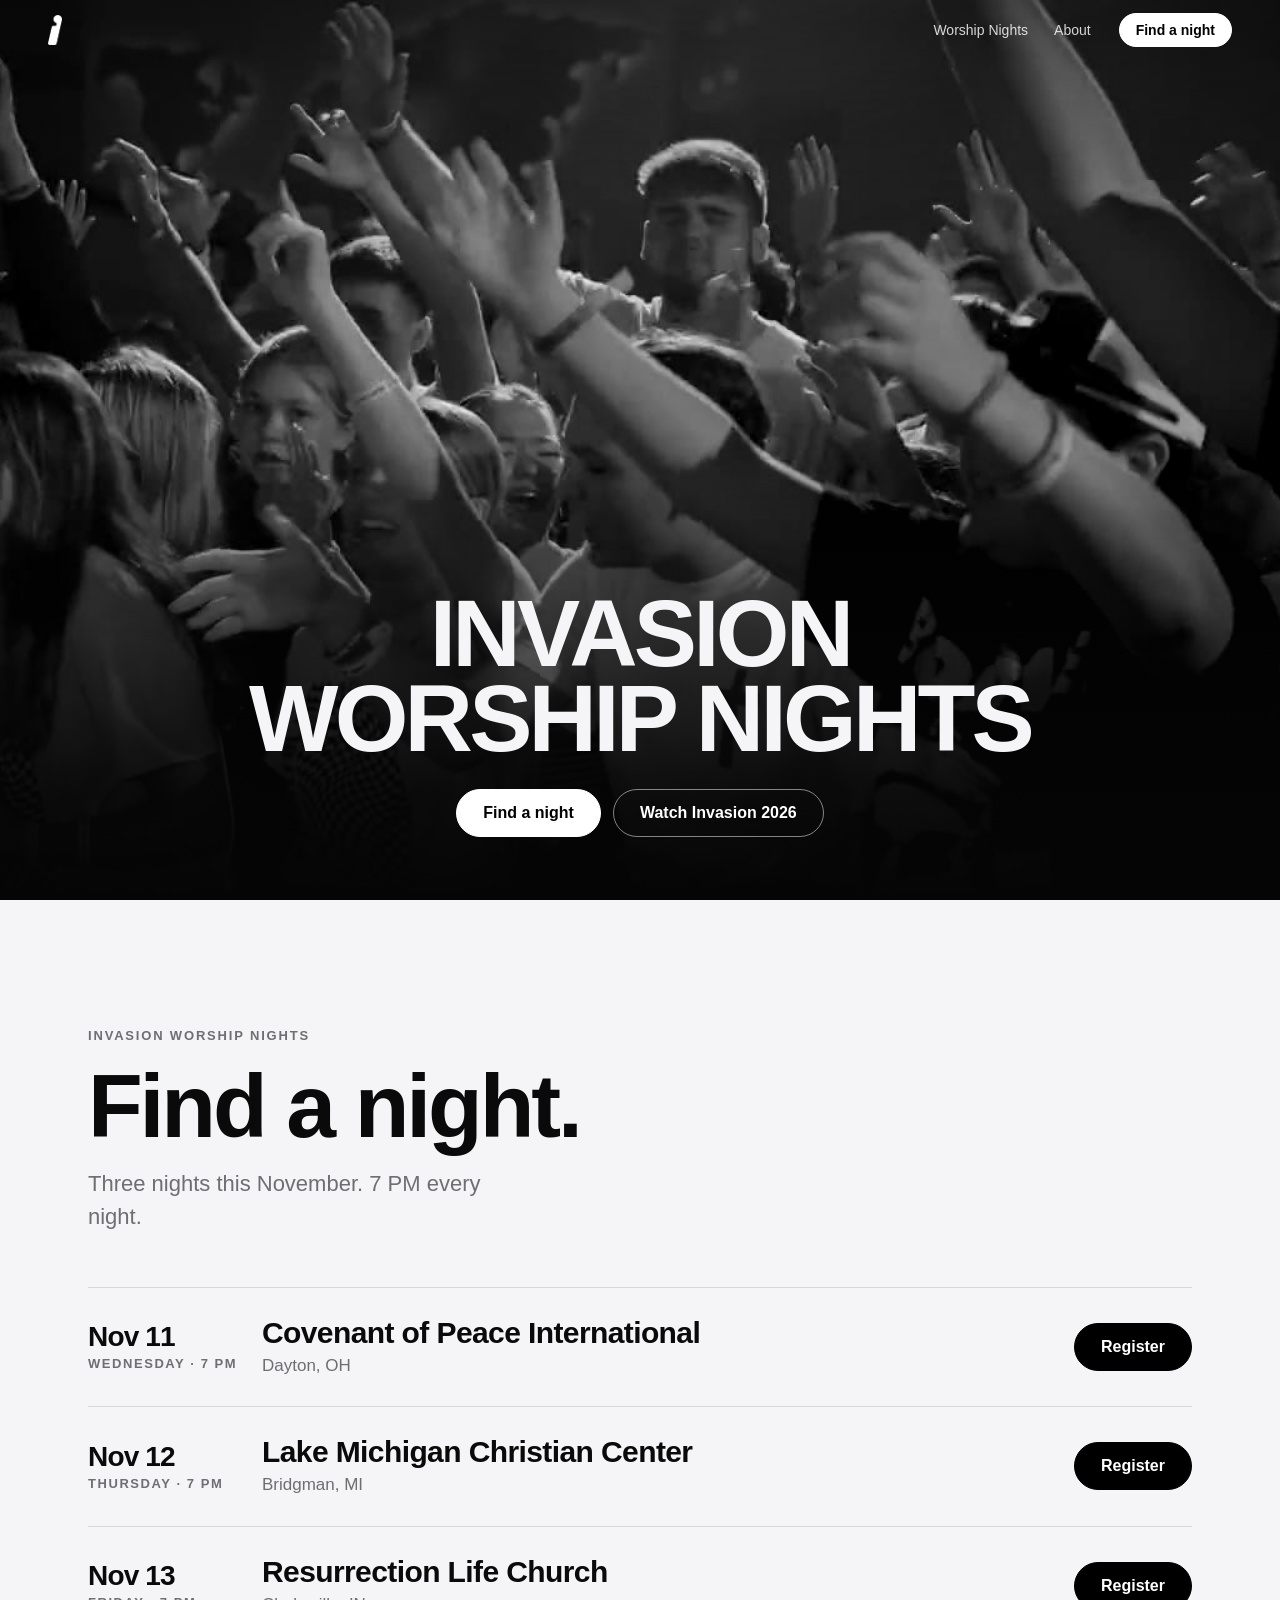
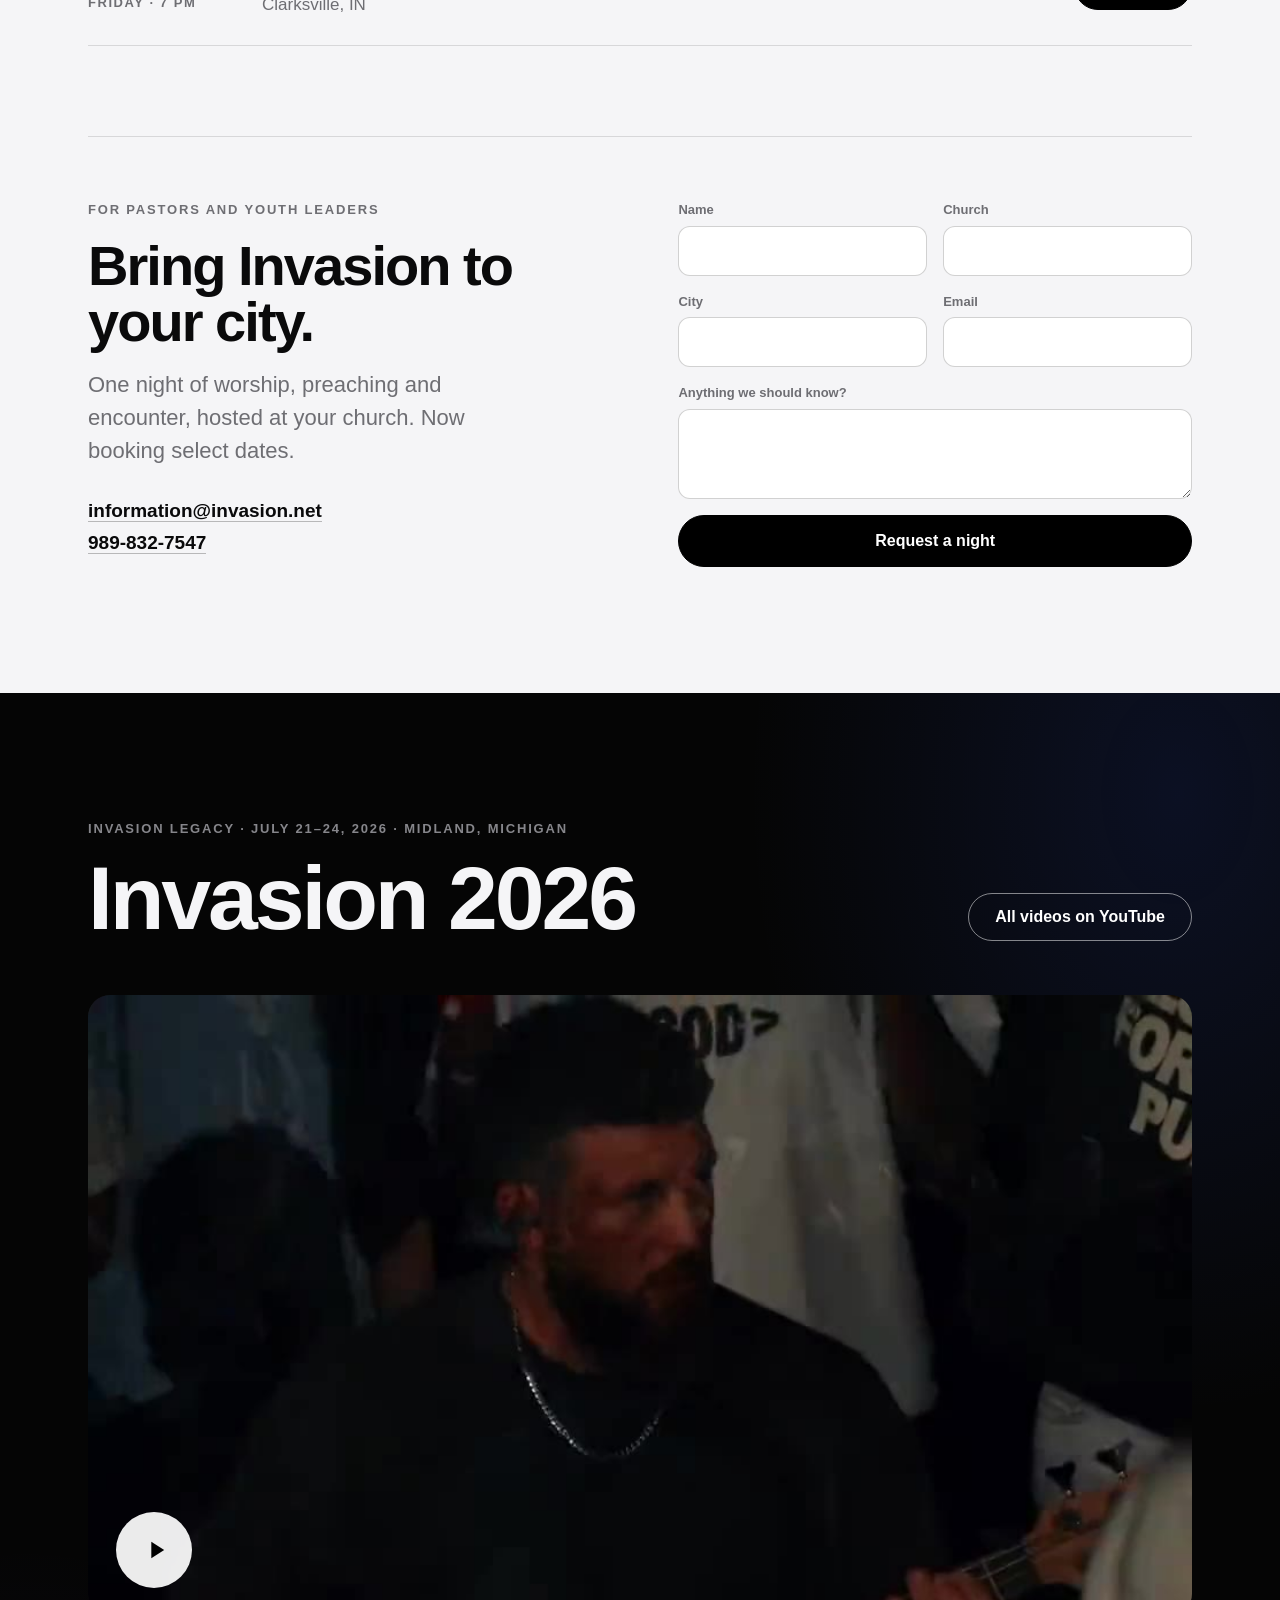
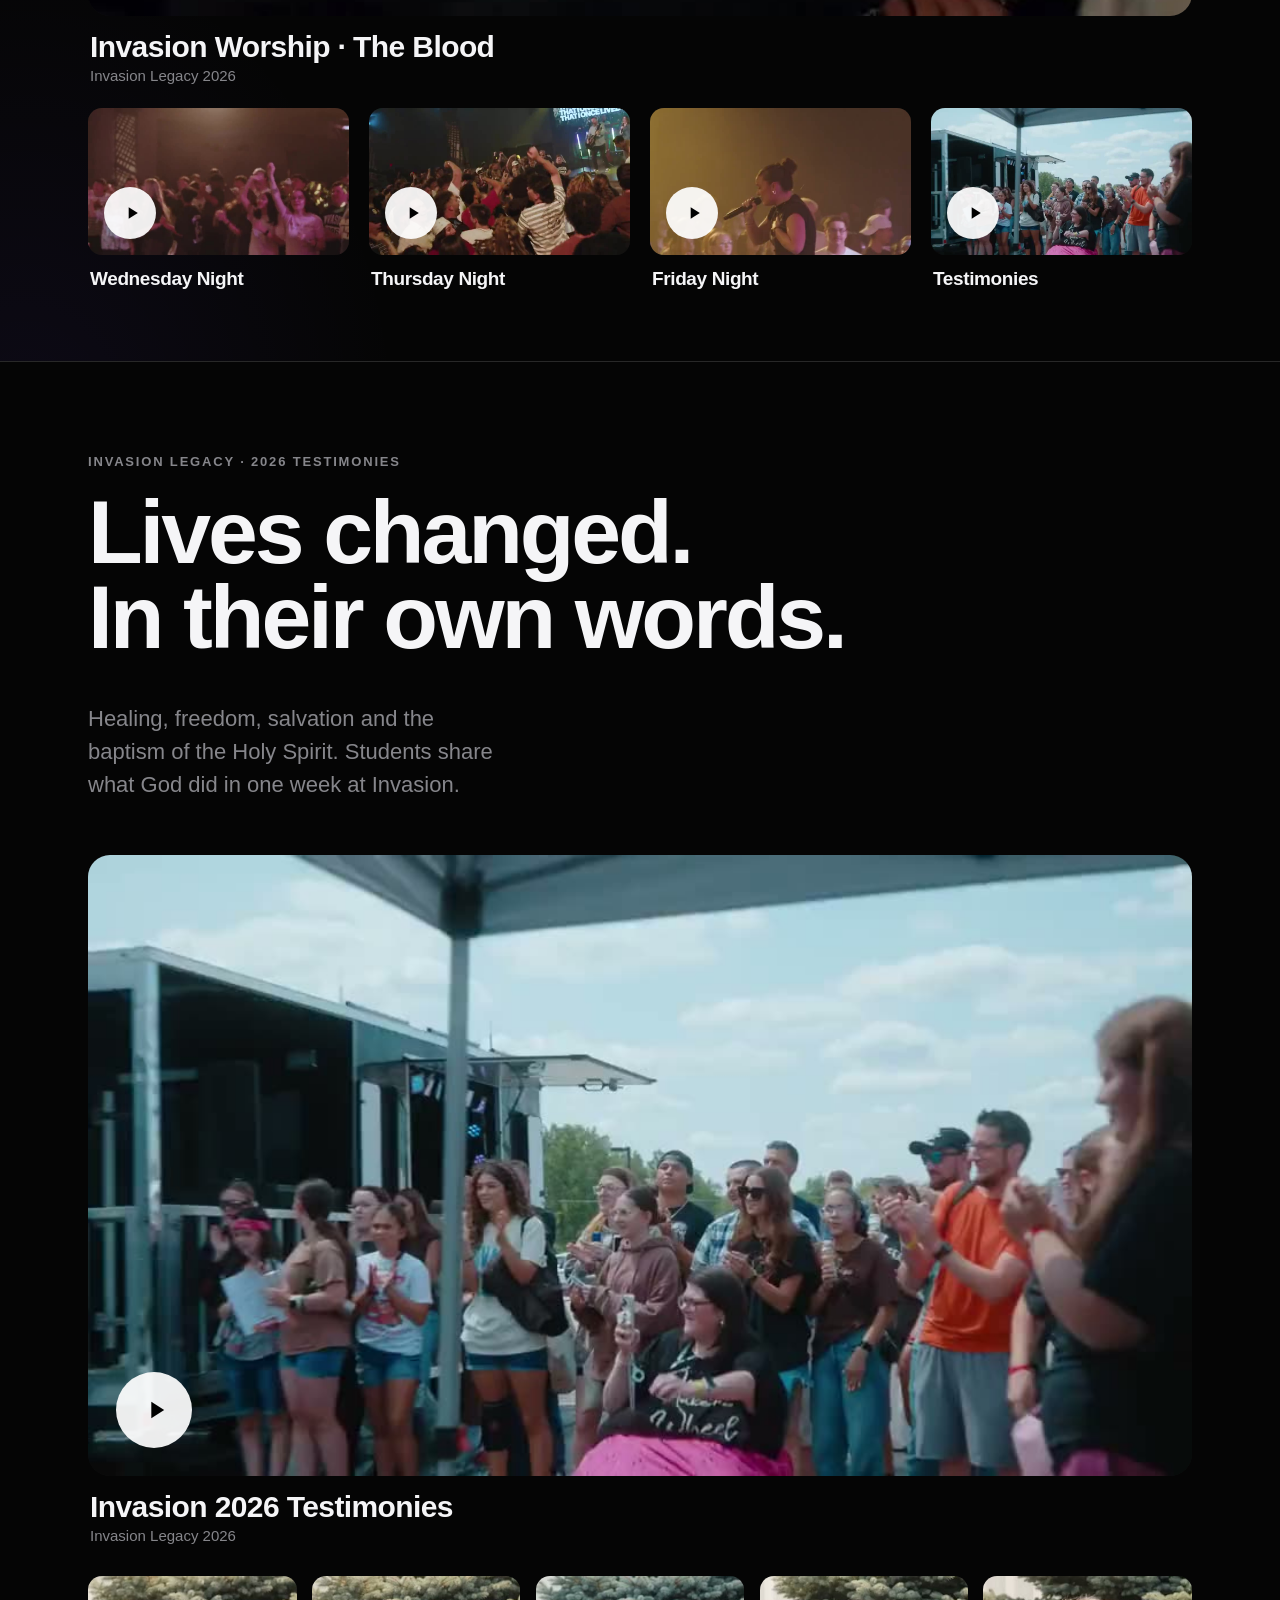
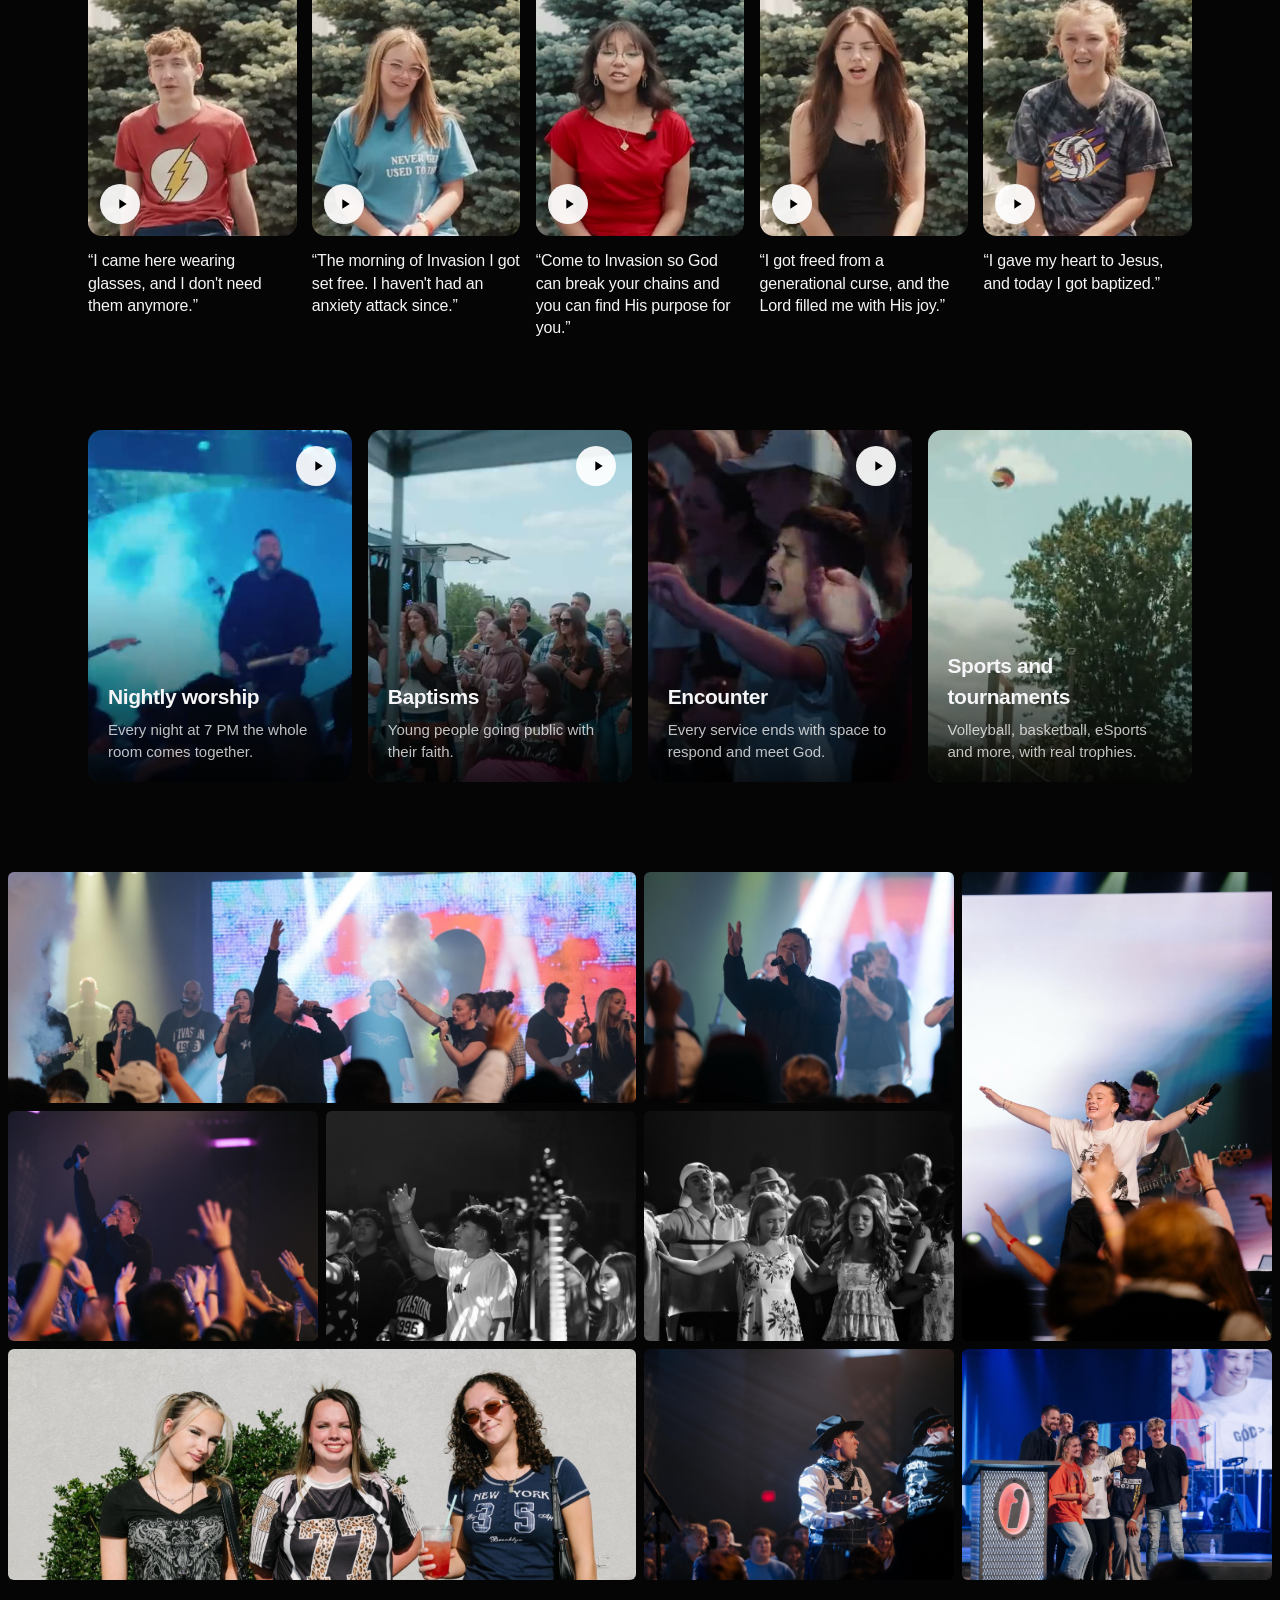
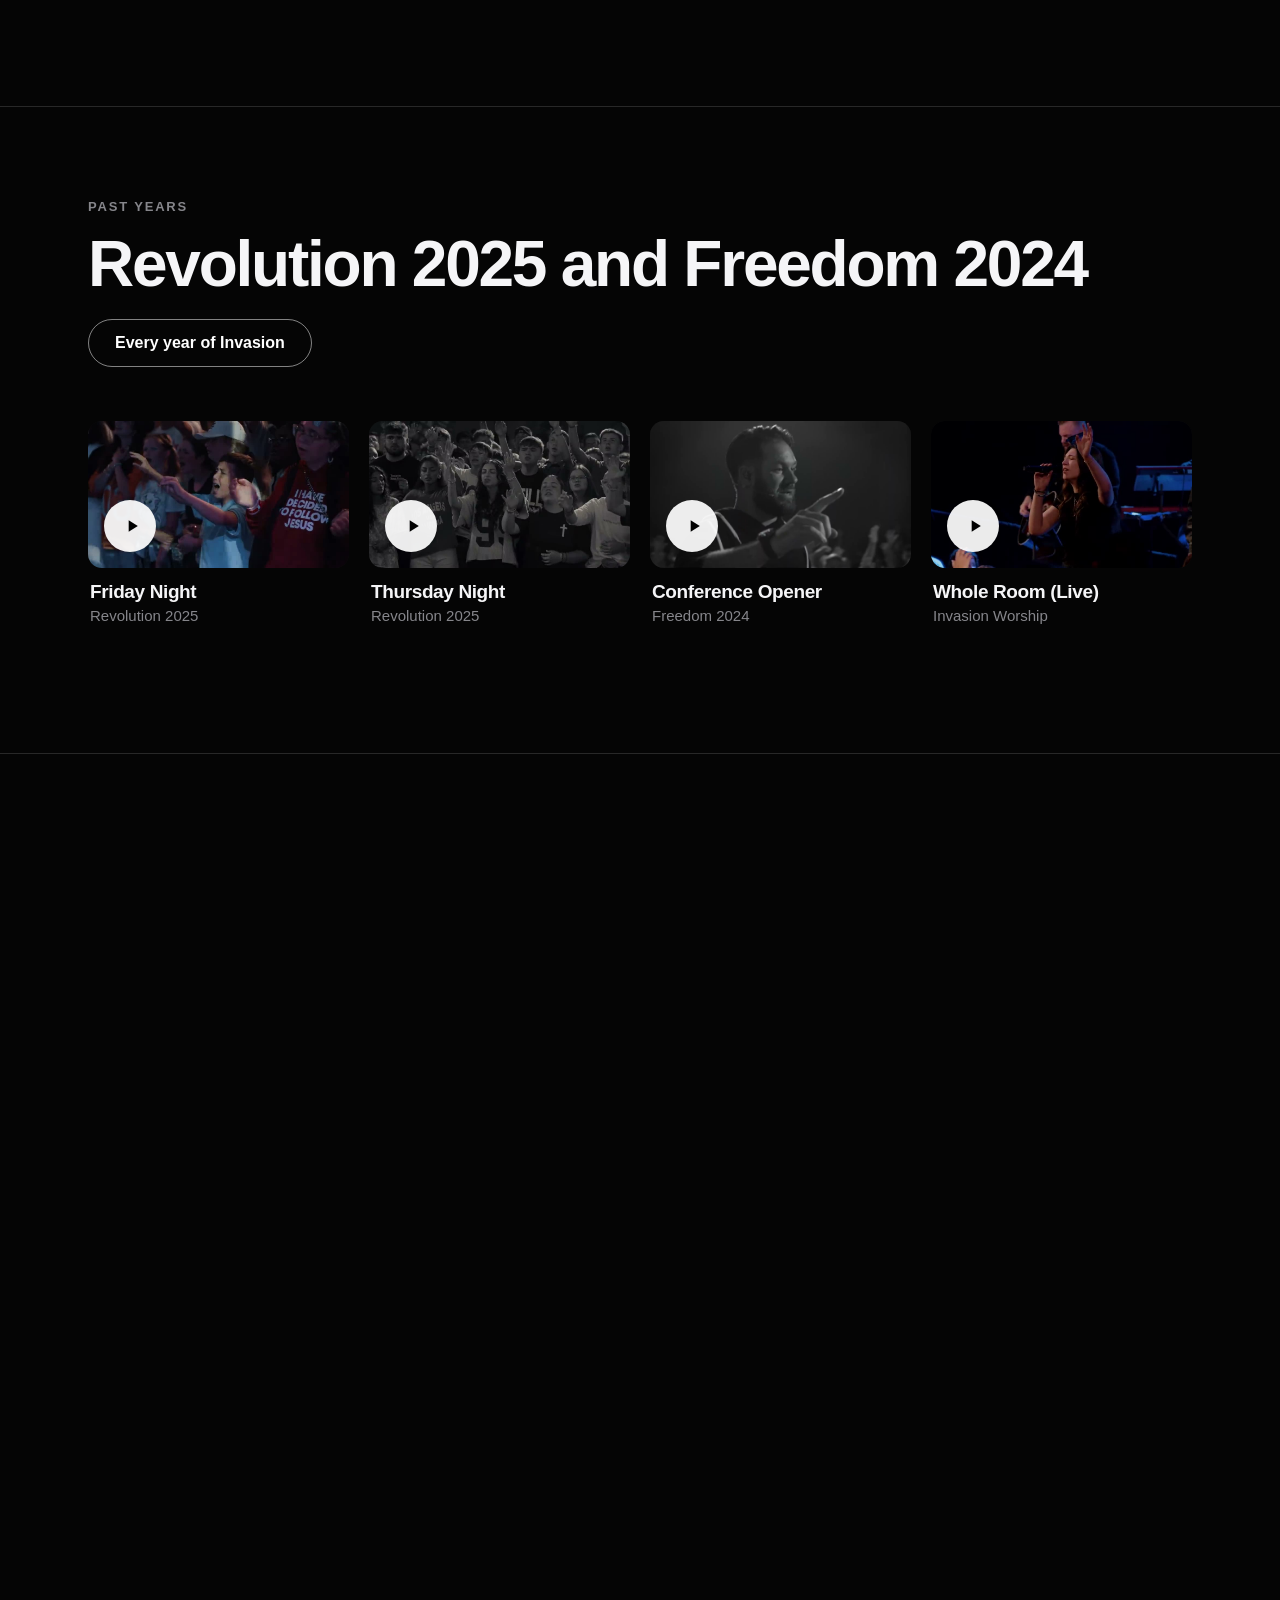
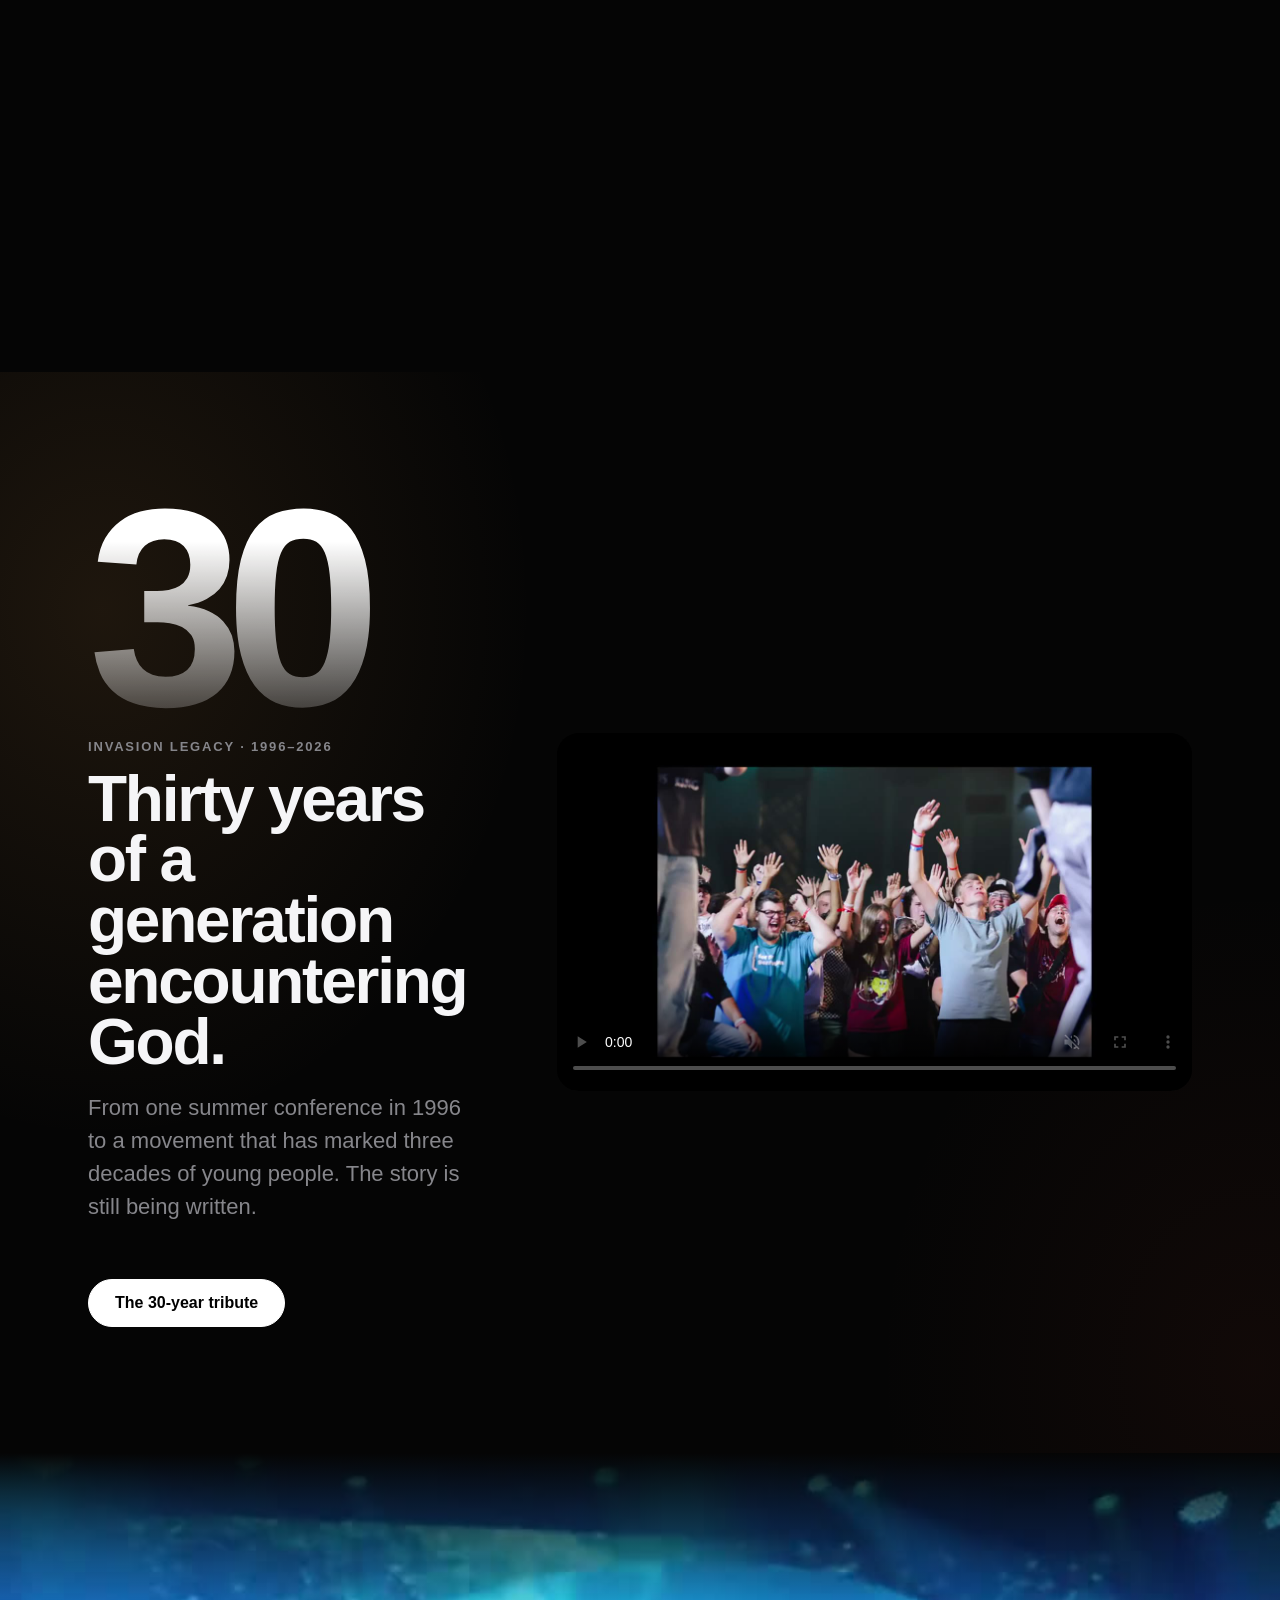
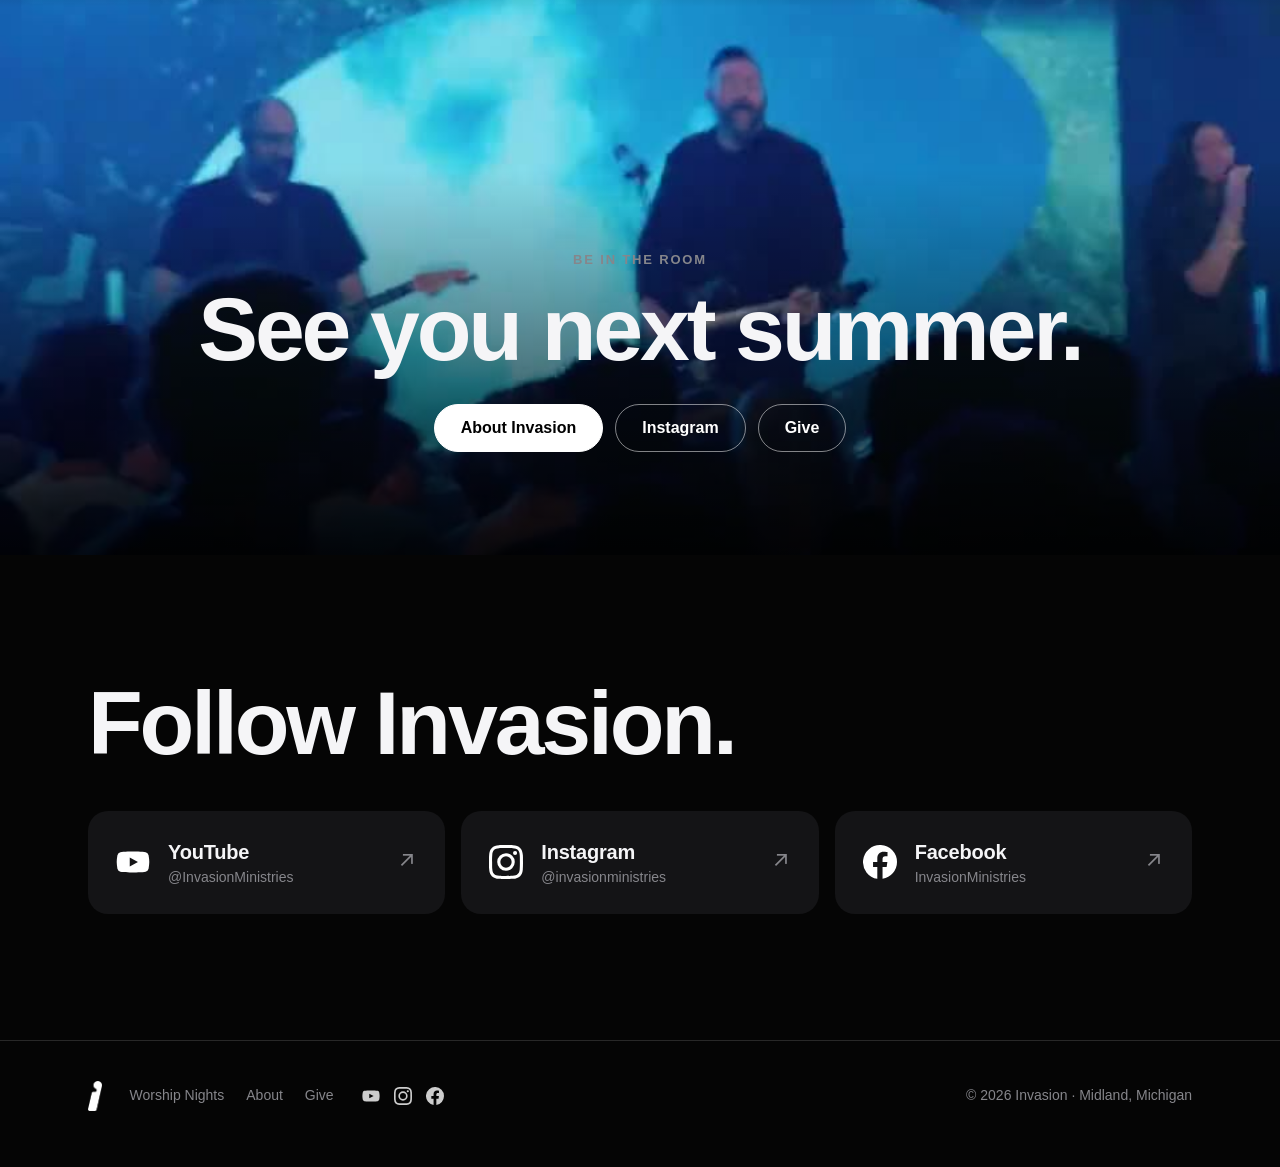
==== commit 6c992bc4: "Play video loops even when Reduce Motion is on" ====
--- a/index.html
+++ b/index.html
@@ -211,6 +211,6 @@
   </div>
 </footer>
 
-<script src="assets/invasion.js?v=6"></script>
+<script src="assets/invasion.js?v=7"></script>
 </body>
 </html>
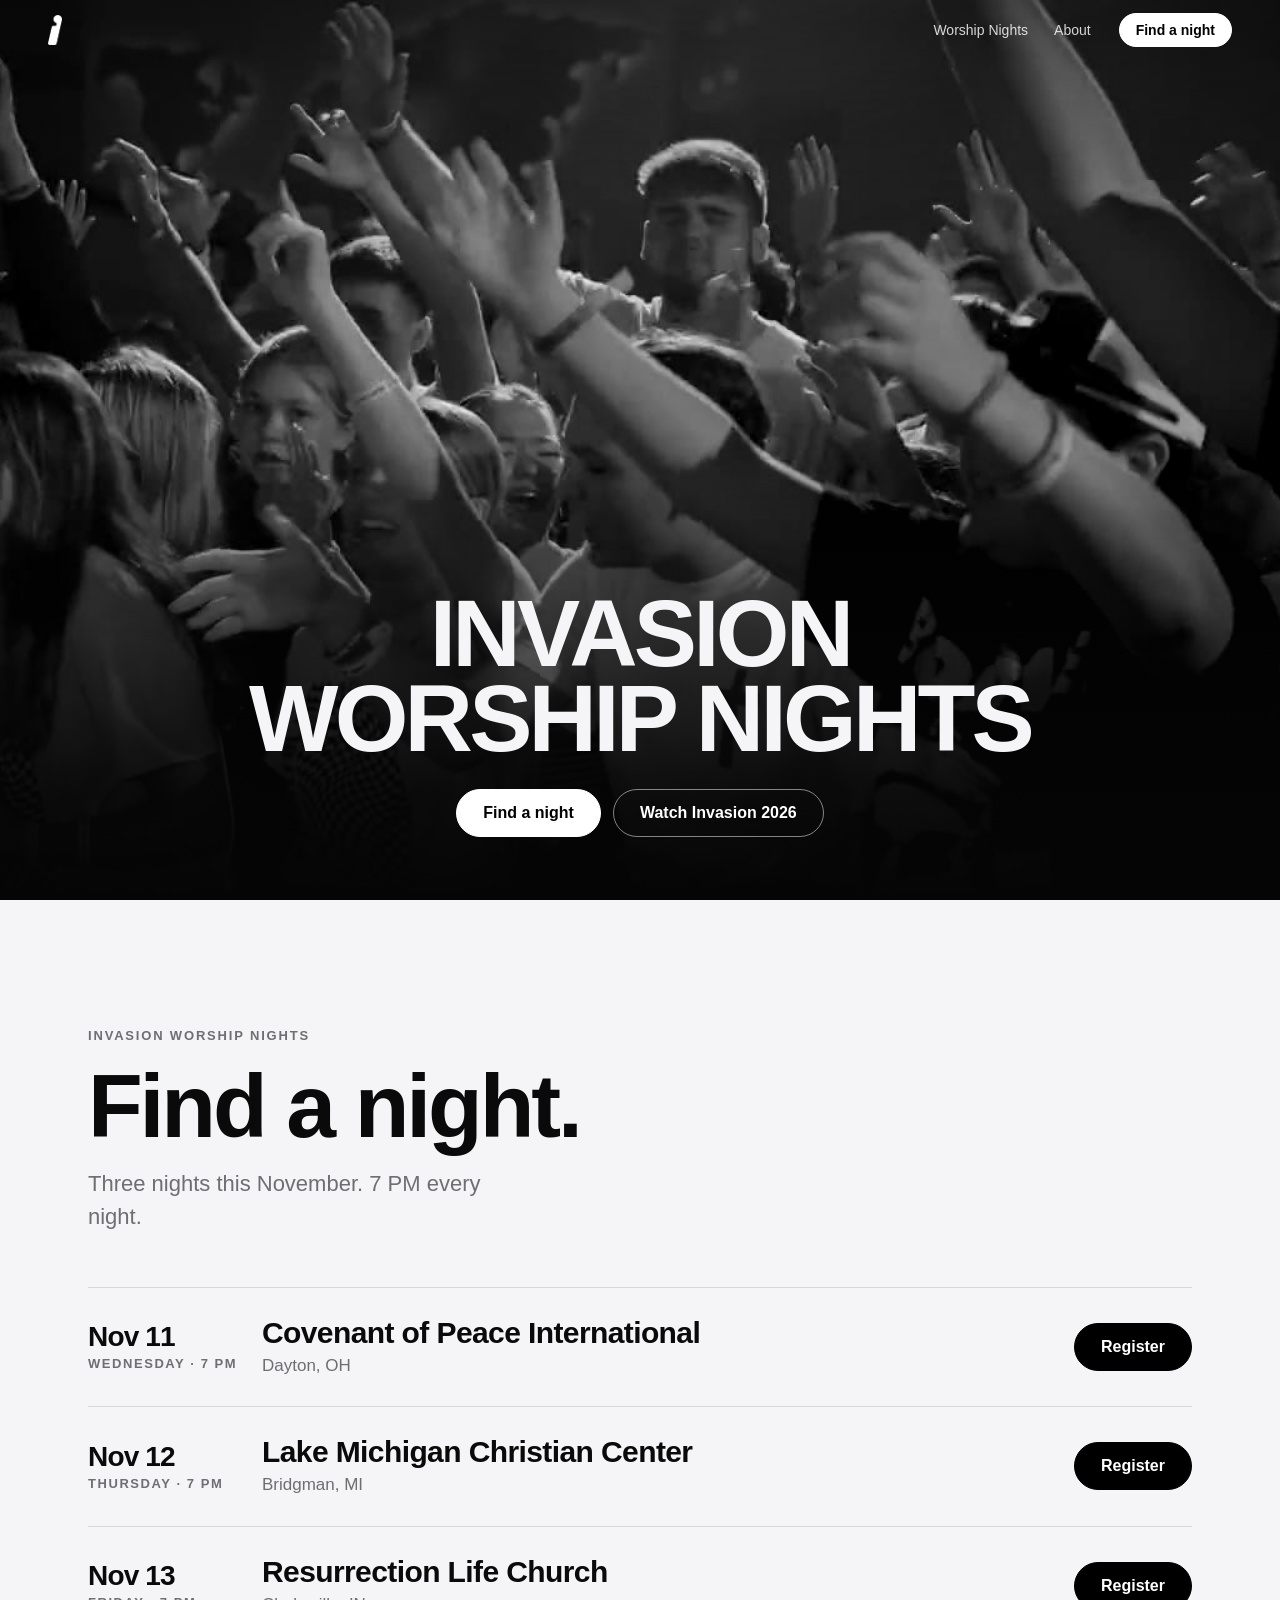
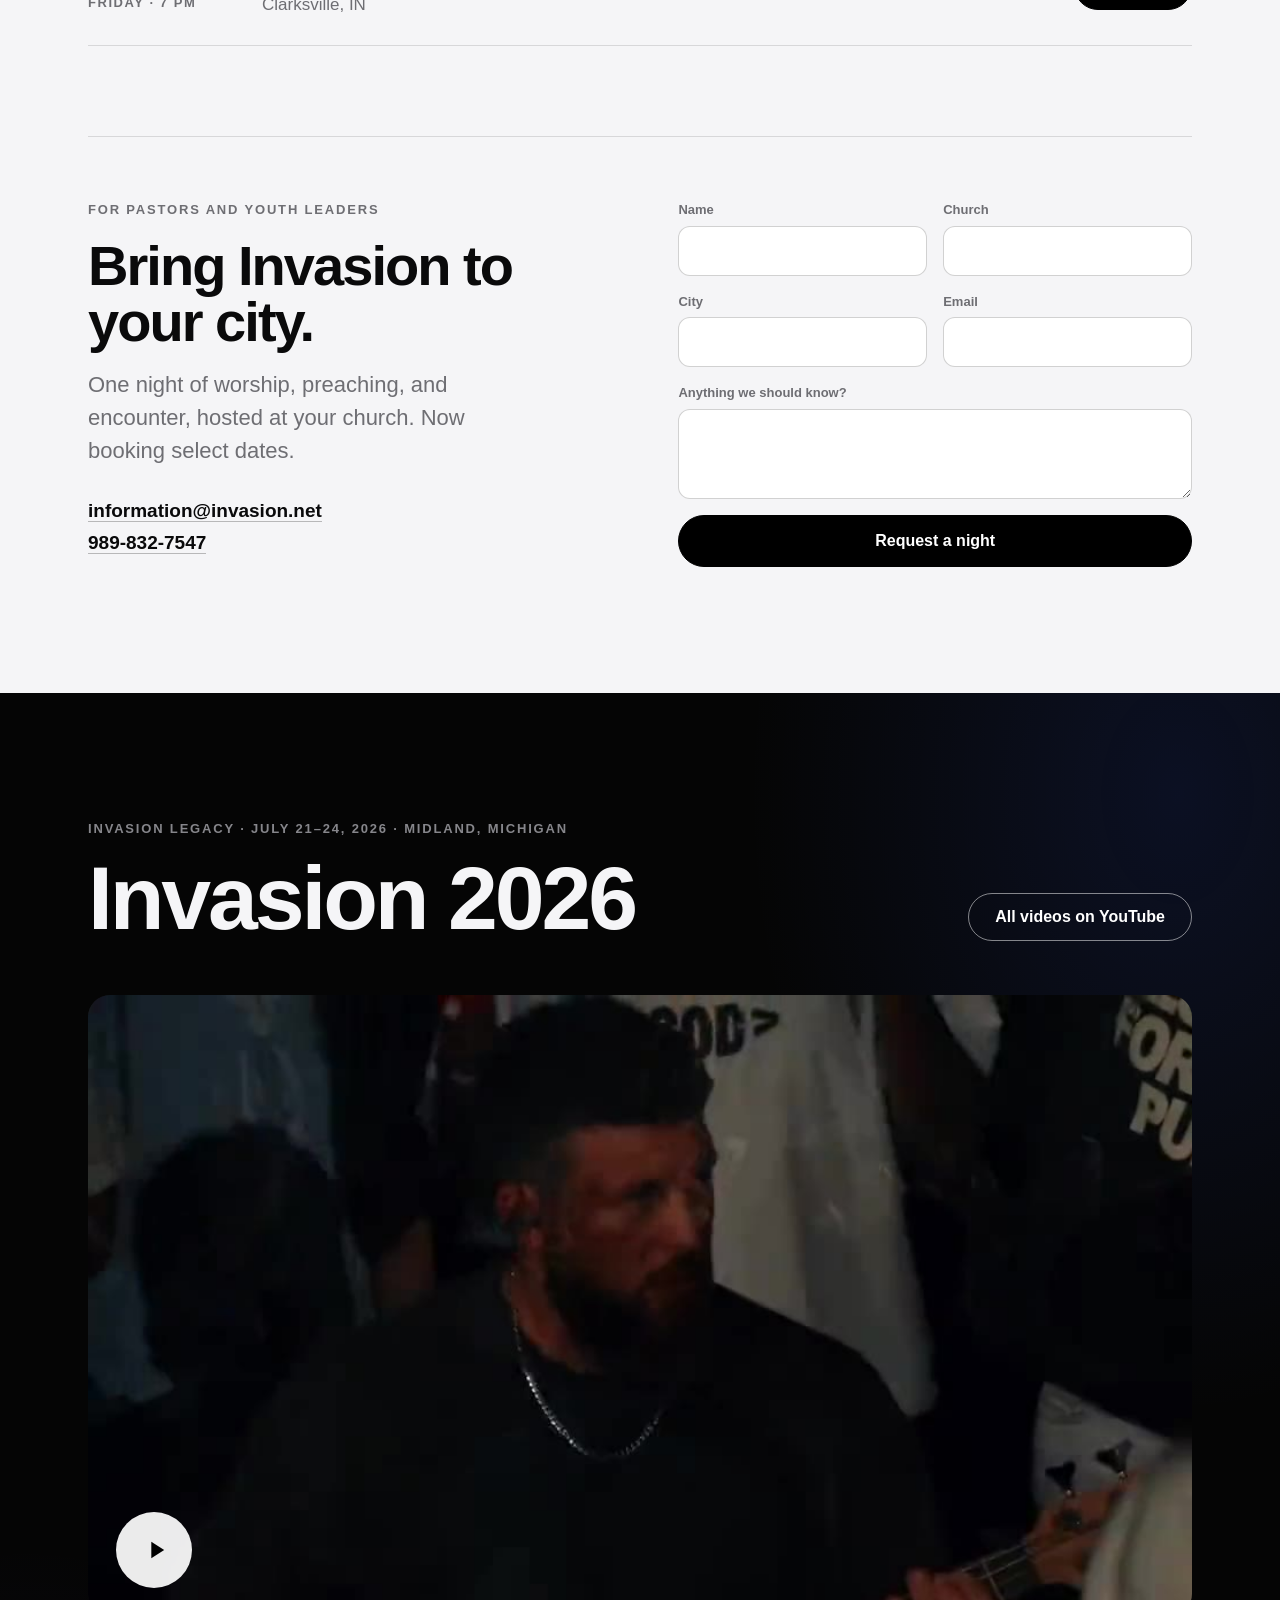
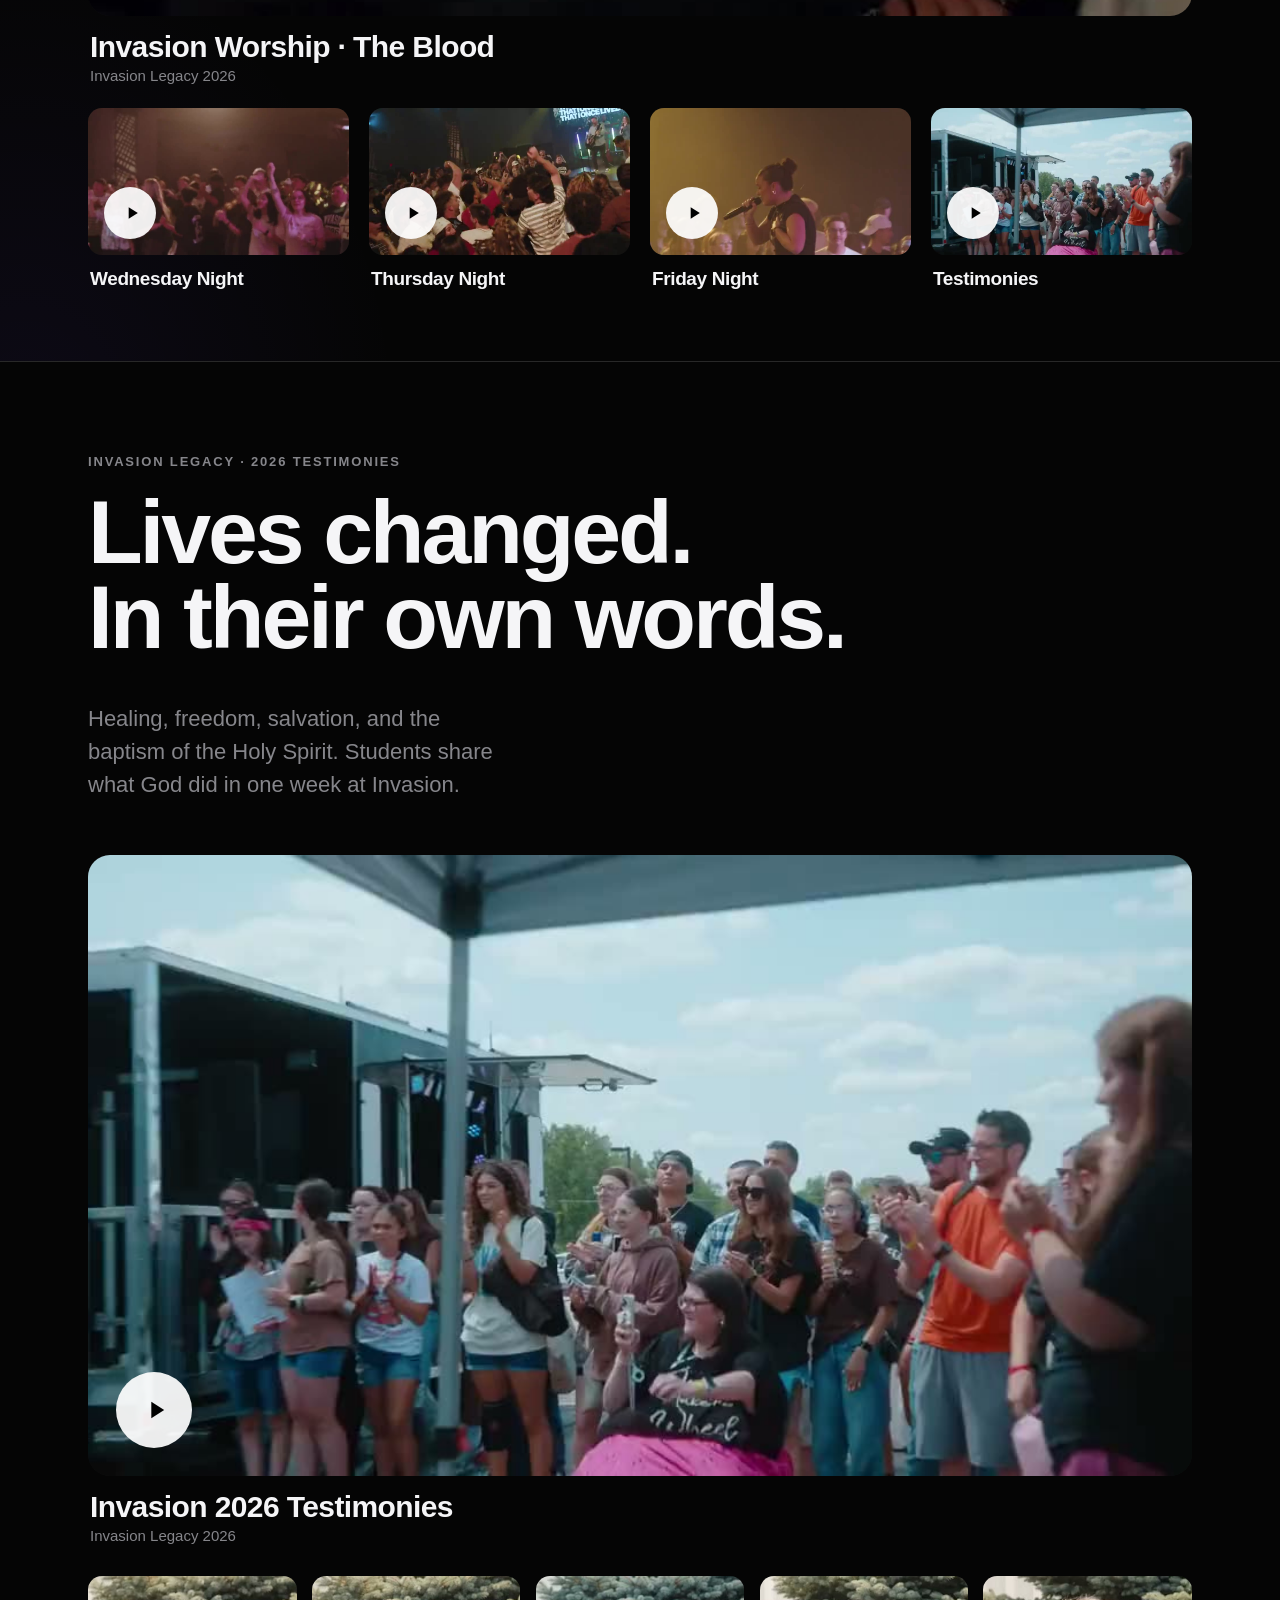
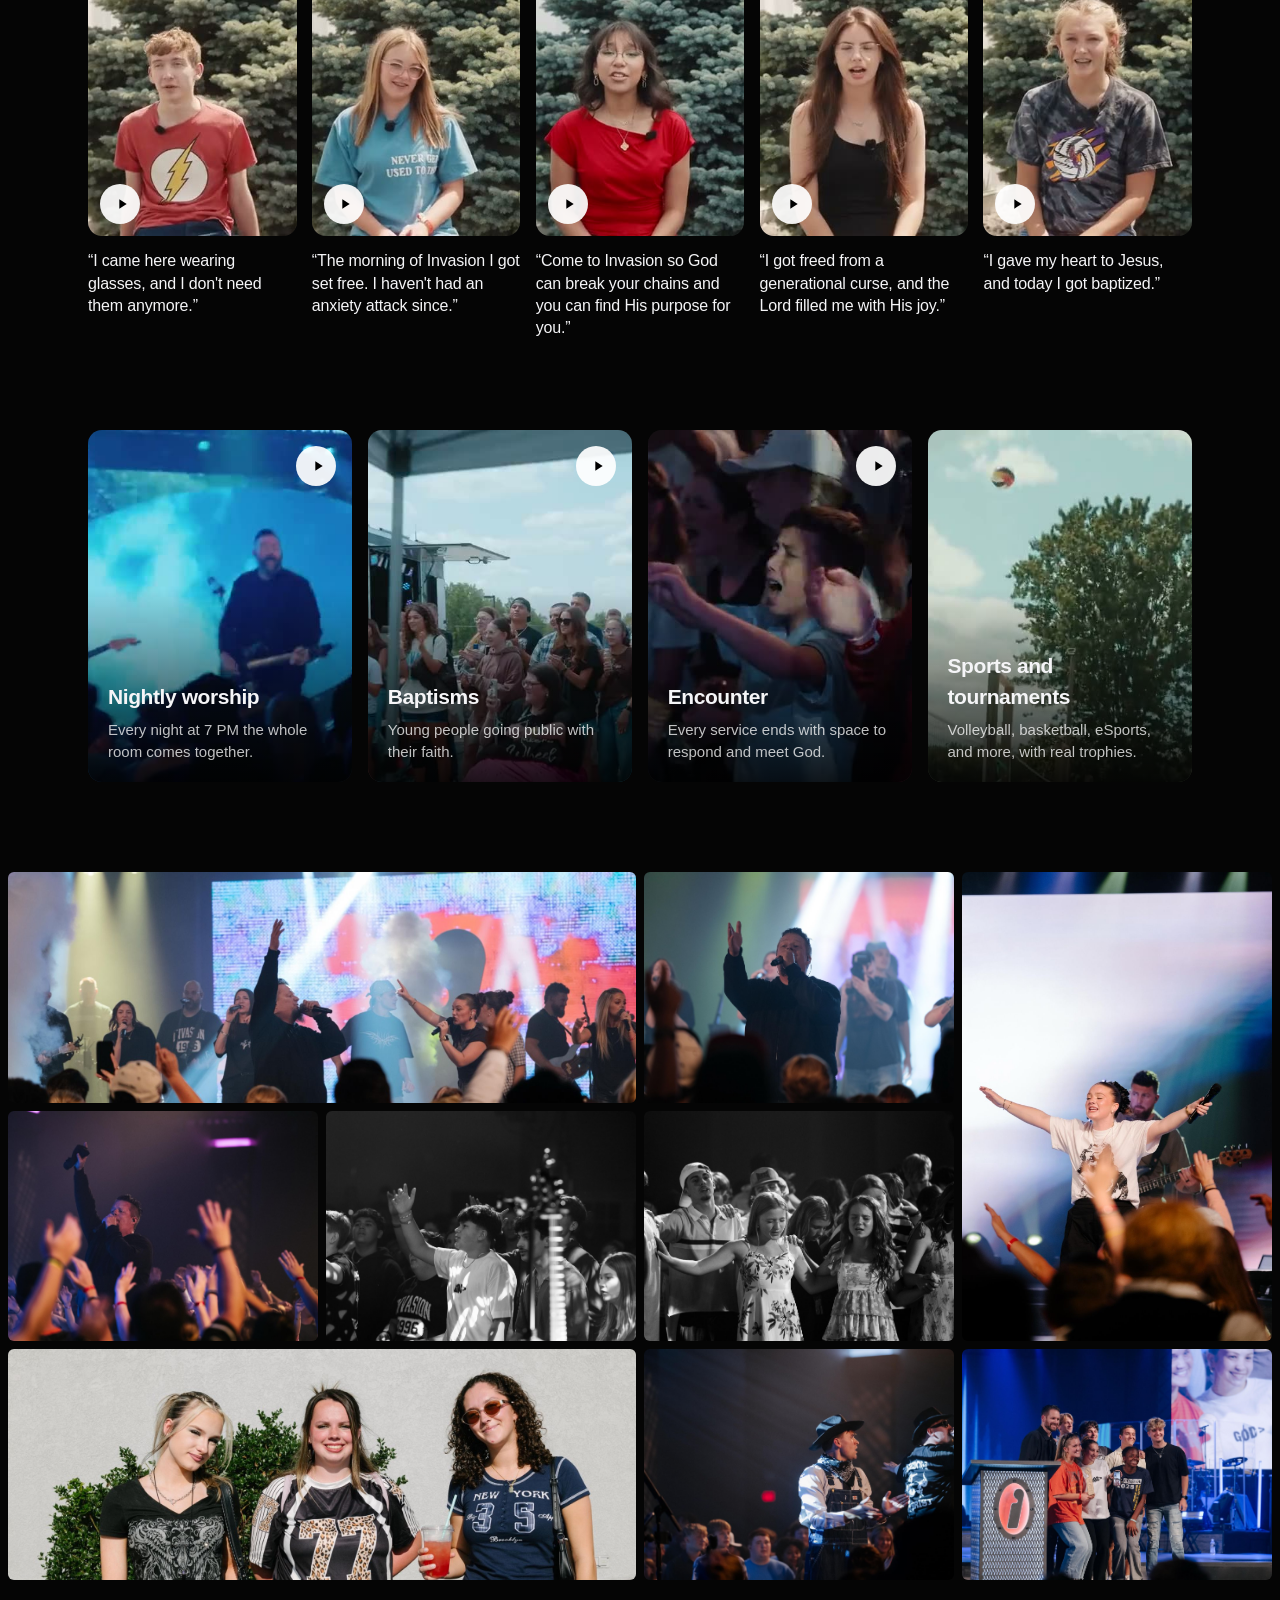
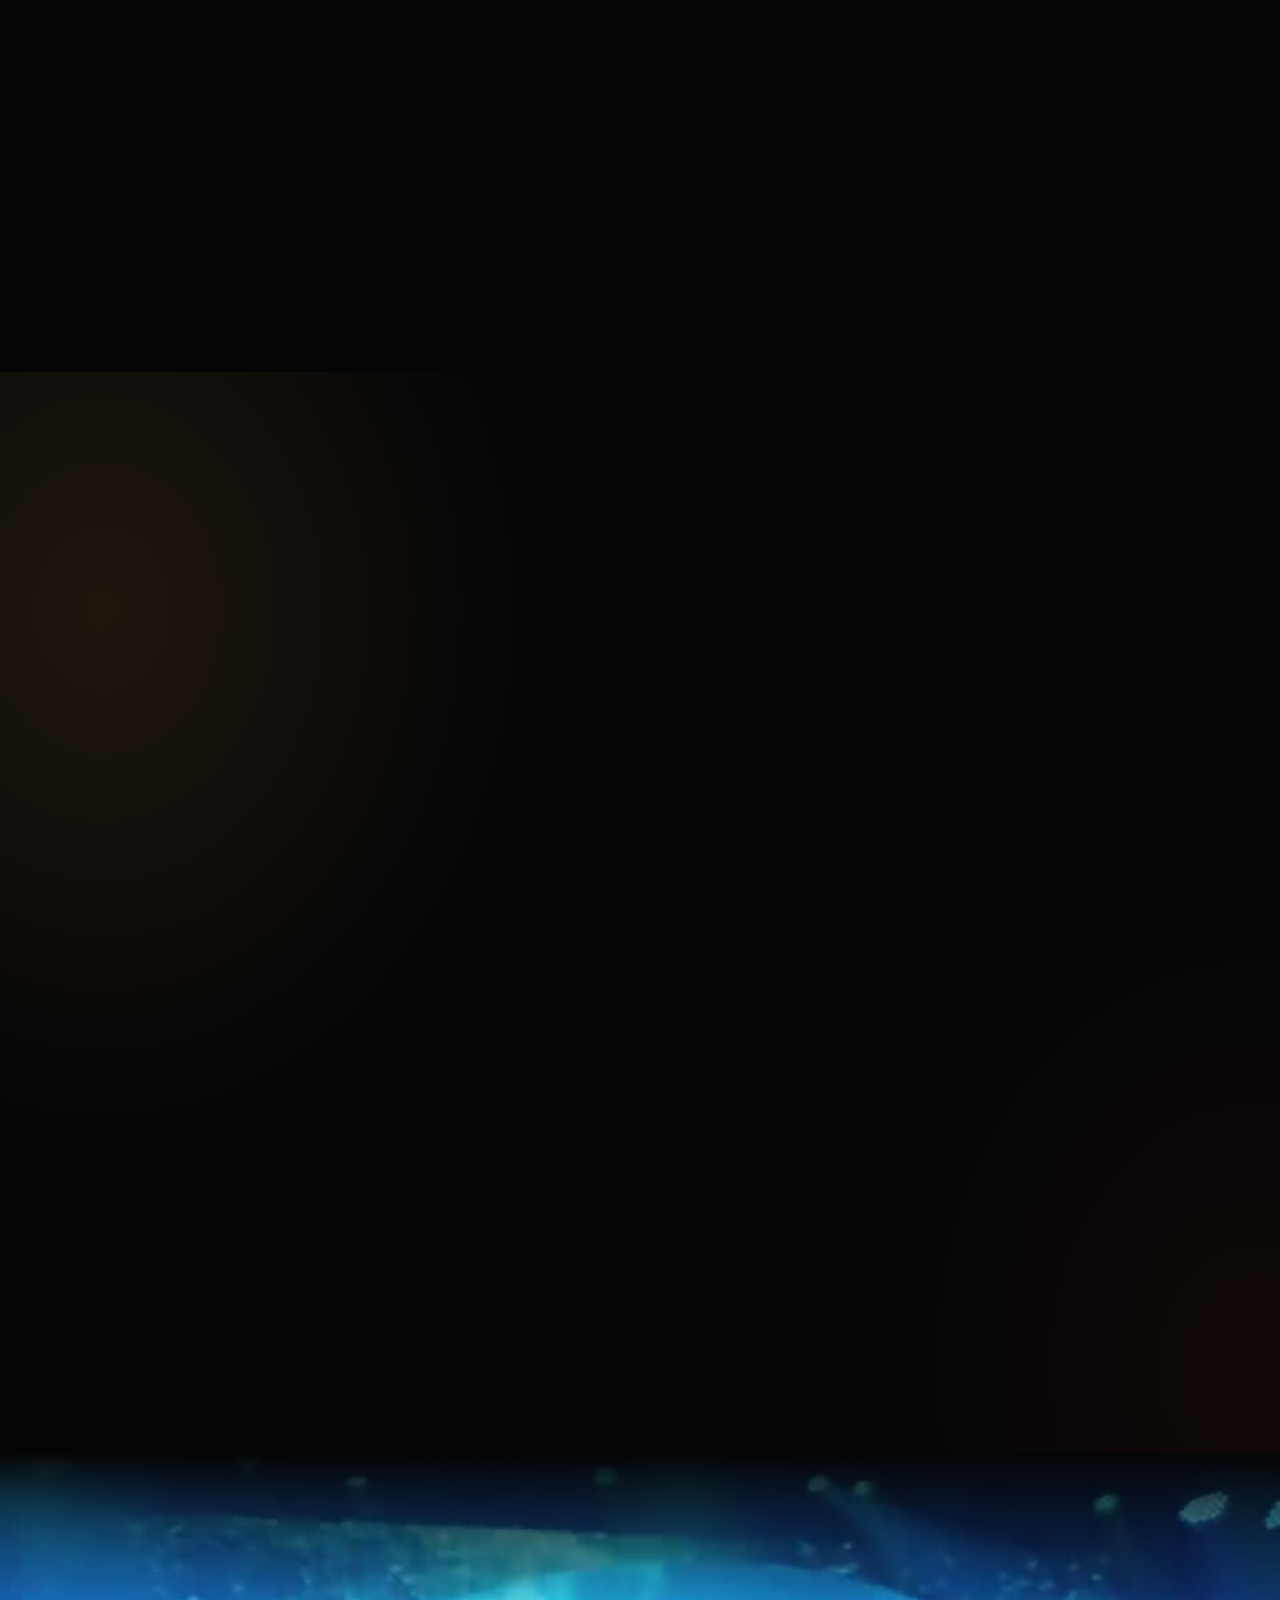
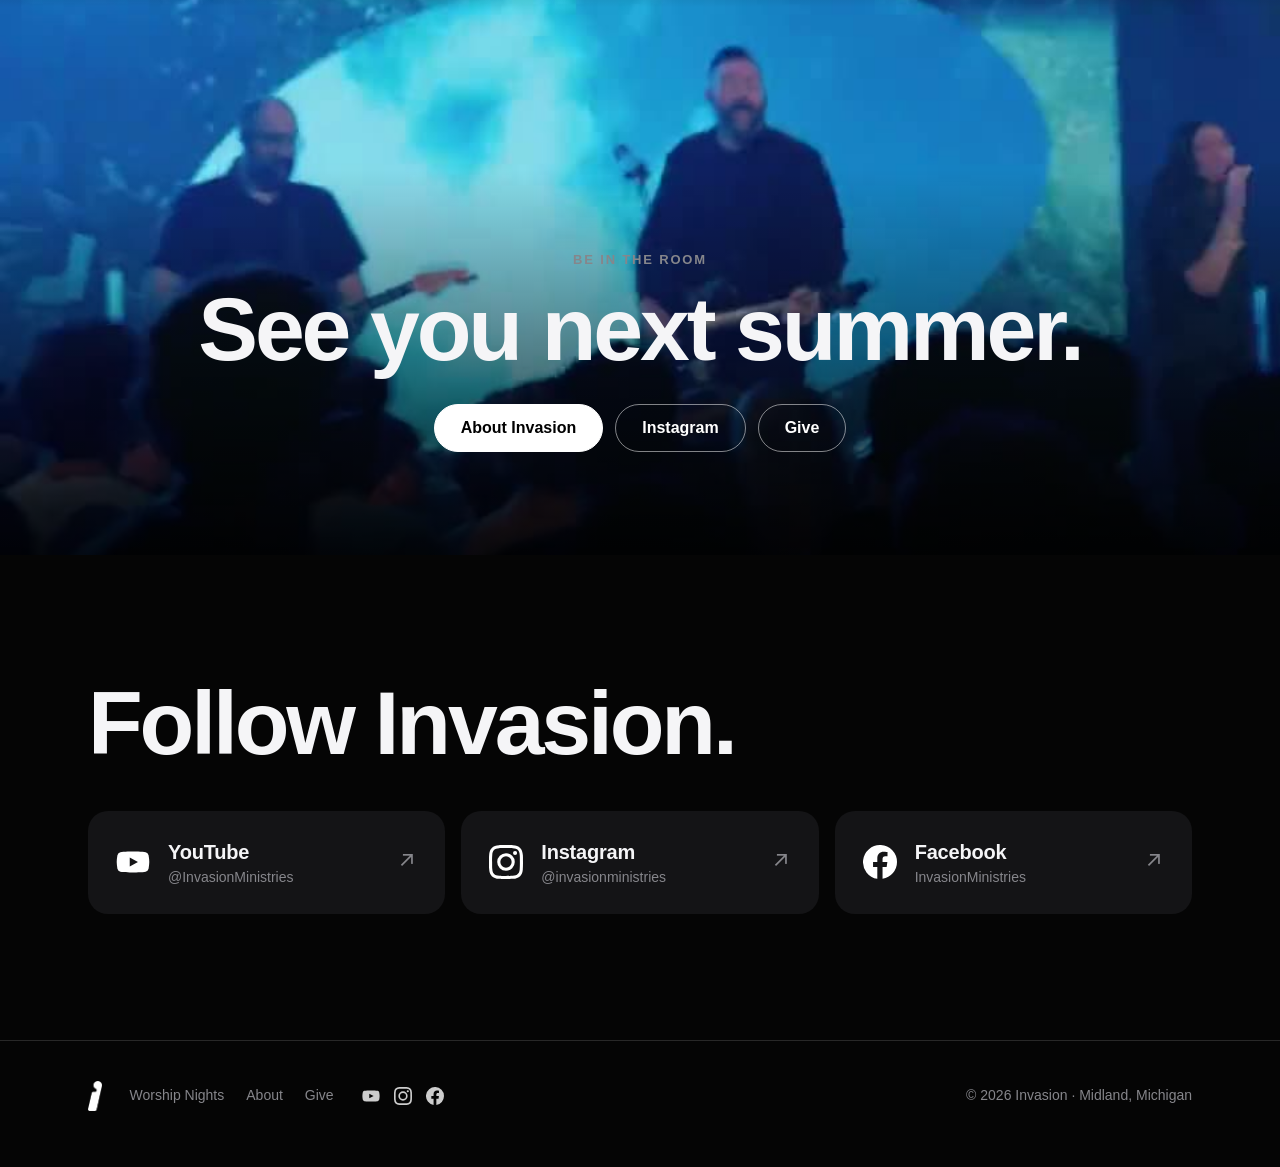
==== commit 6202c5e4: "Copy edits: serial commas (preaching, salvation, eSports) Co-Authored-By: Claude Opus 5.5 (1M contex" ====
--- a/index.html
+++ b/index.html
@@ -60,7 +60,7 @@
         <div>
           <p class="eyebrow dark">For pastors and youth leaders</p>
           <h3 class="host-t">Bring Invasion to your city.</h3>
-          <p class="sub">One night of worship, preaching and encounter, hosted at your church. Now booking select dates.</p>
+          <p class="sub">One night of worship, preaching, and encounter, hosted at your church. Now booking select dates.</p>
           <p class="contact-line"><a data-link="email" href="#"></a><br><a data-link="phone" href="#"></a></p>
         </div>
         <form class="form" data-host-form>
@@ -98,7 +98,7 @@
           <p class="eyebrow">Invasion Legacy · 2026 testimonies</p>
           <h2>Lives changed.<br>In their own words.</h2>
         </div>
-        <p class="sub side">Healing, freedom, salvation and the baptism of the Holy Spirit. Students share what God did in one week at Invasion.</p>
+        <p class="sub side">Healing, freedom, salvation, and the baptism of the Holy Spirit. Students share what God did in one week at Invasion.</p>
       </div>
       <div class="video-feature" id="testi-player" data-video="onCNPrUt8Uw" data-clip="inv-fri-baptism" data-title="Invasion 2026 Testimonies" data-where="Invasion Legacy 2026"></div>
       <div class="testi-grid" data-testimonies></div>
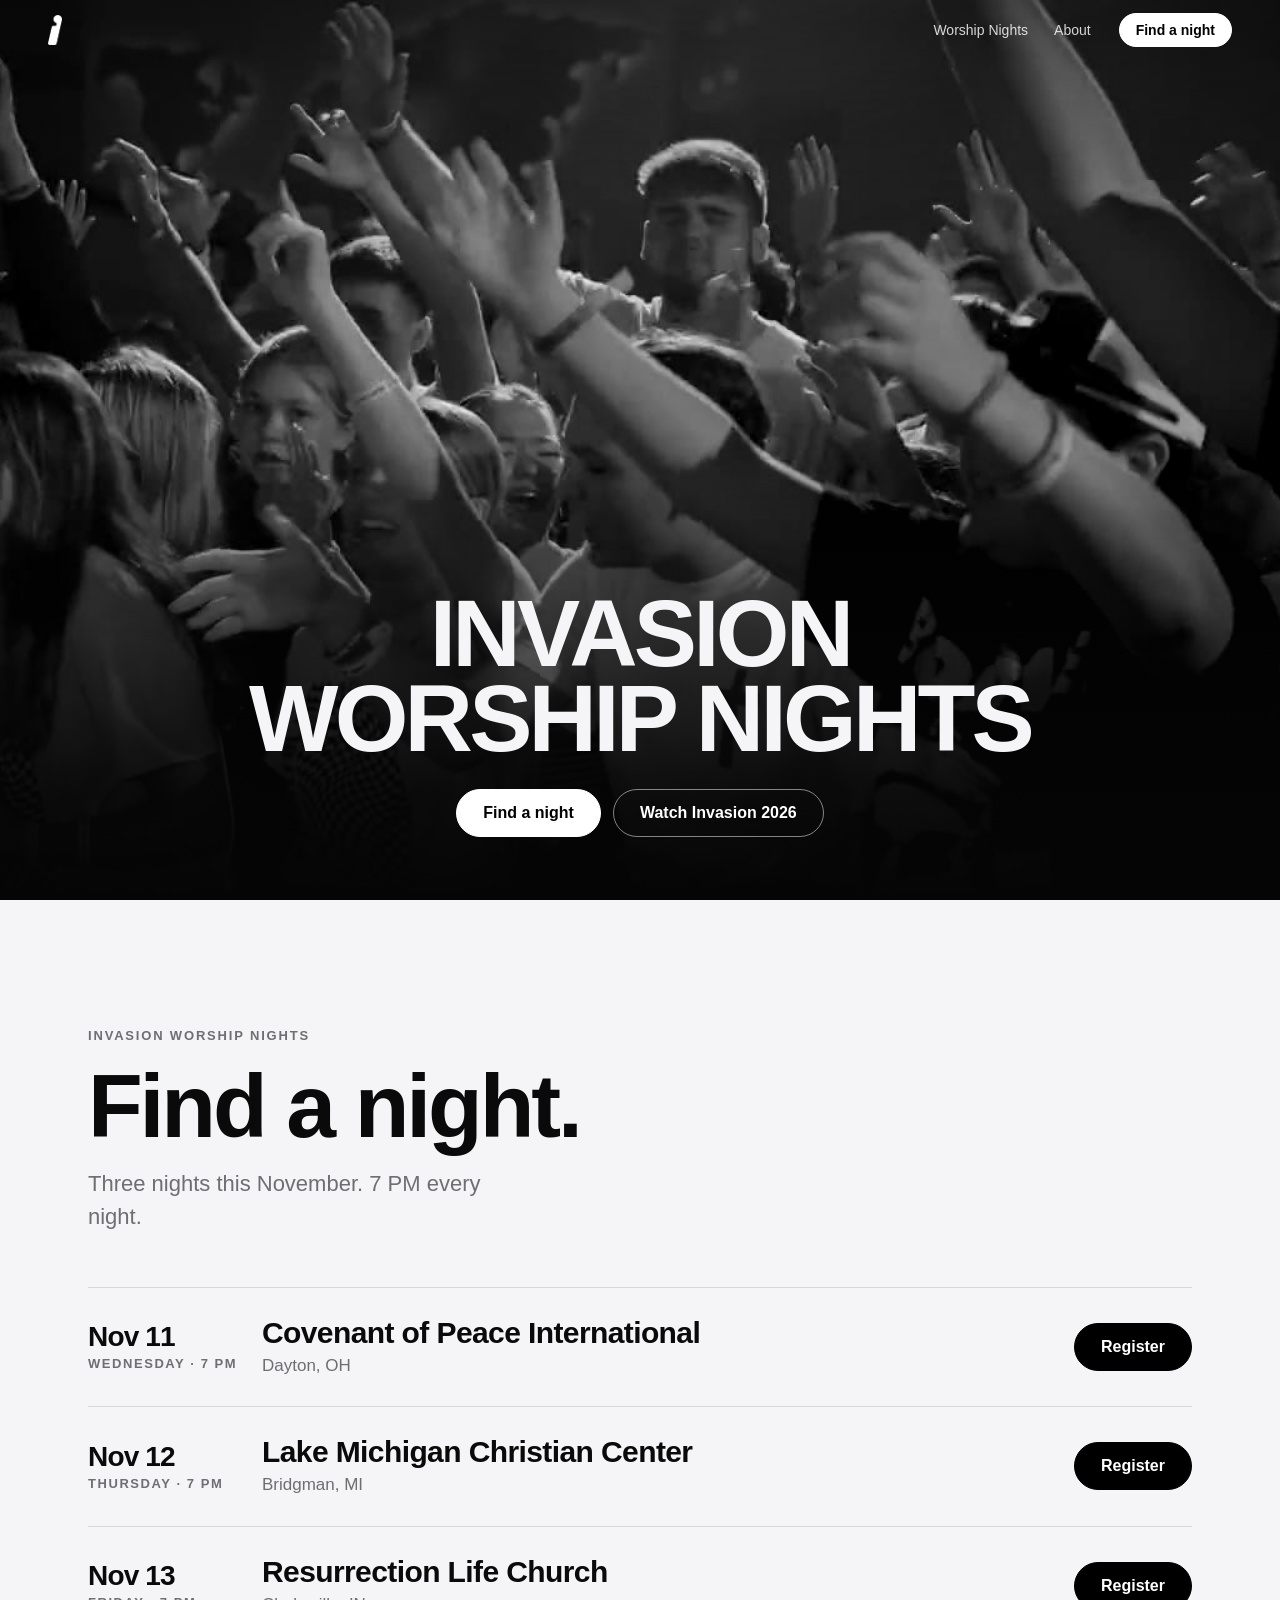
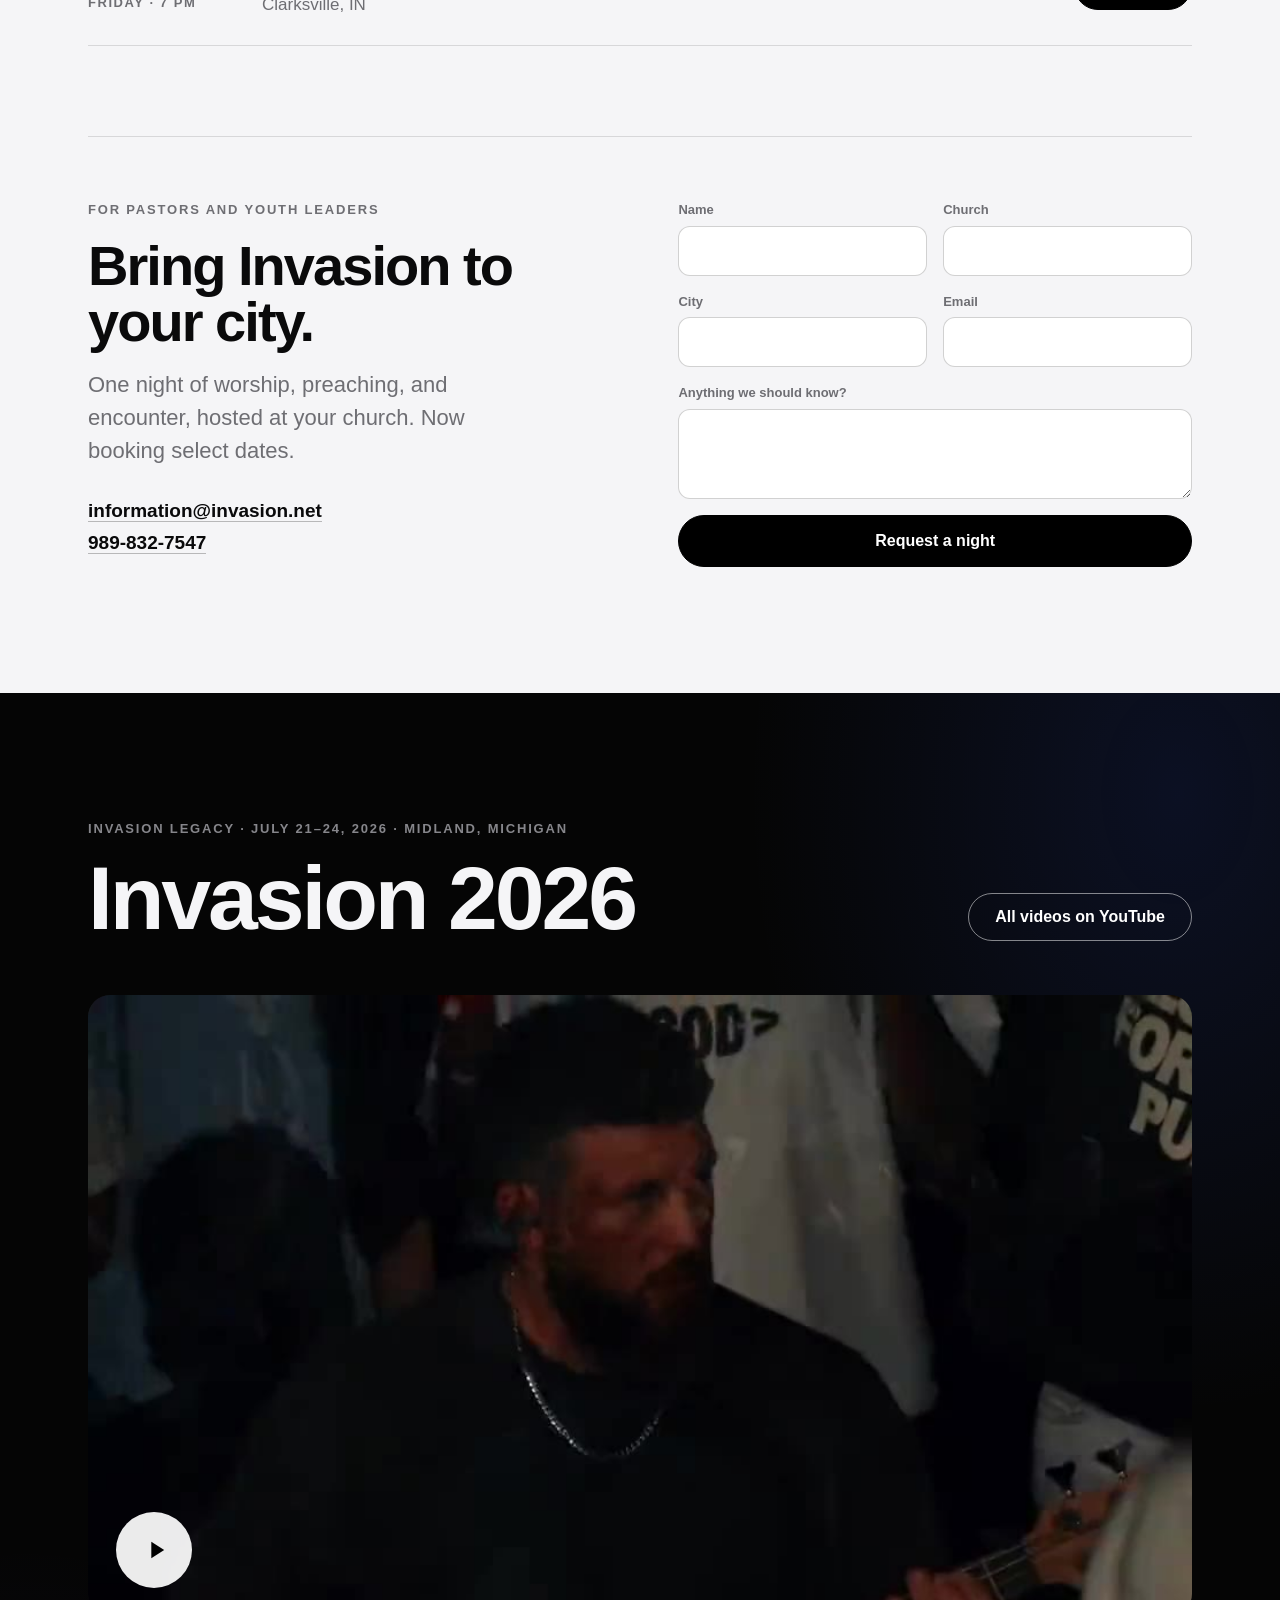
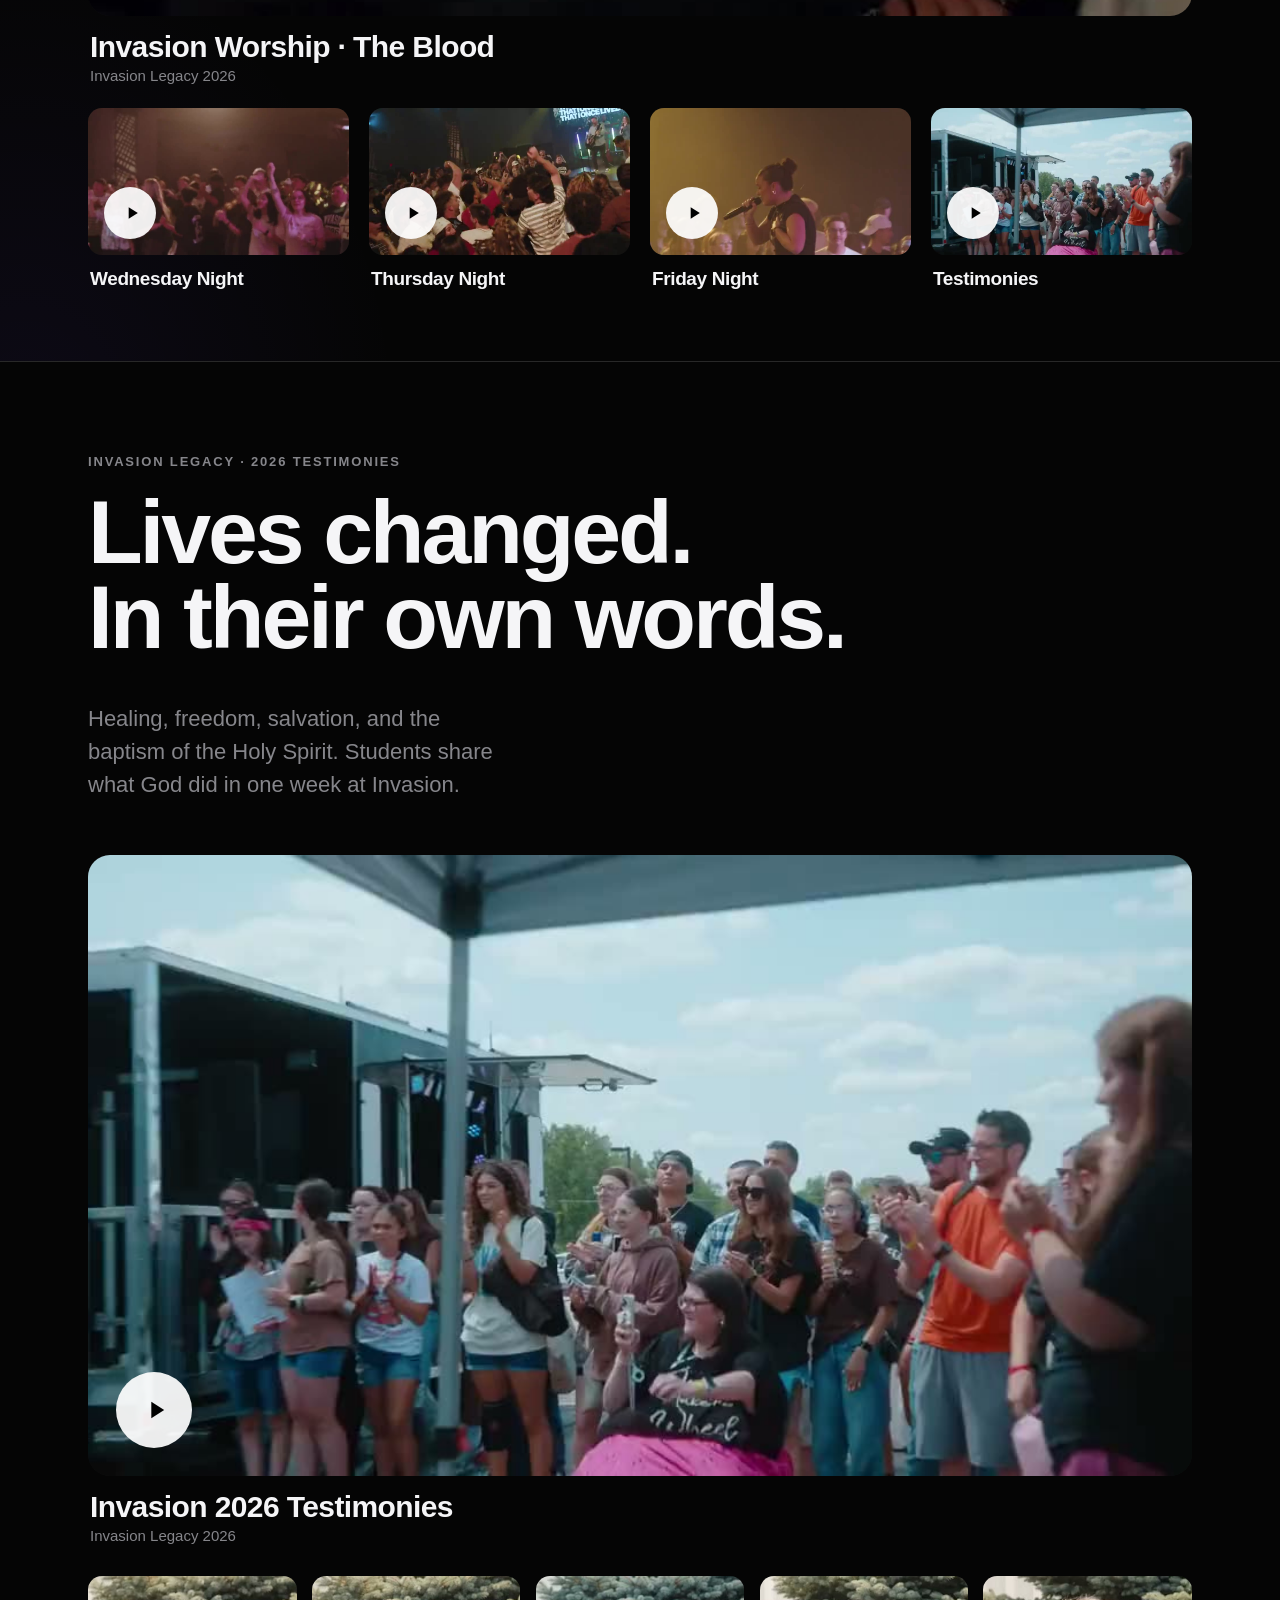
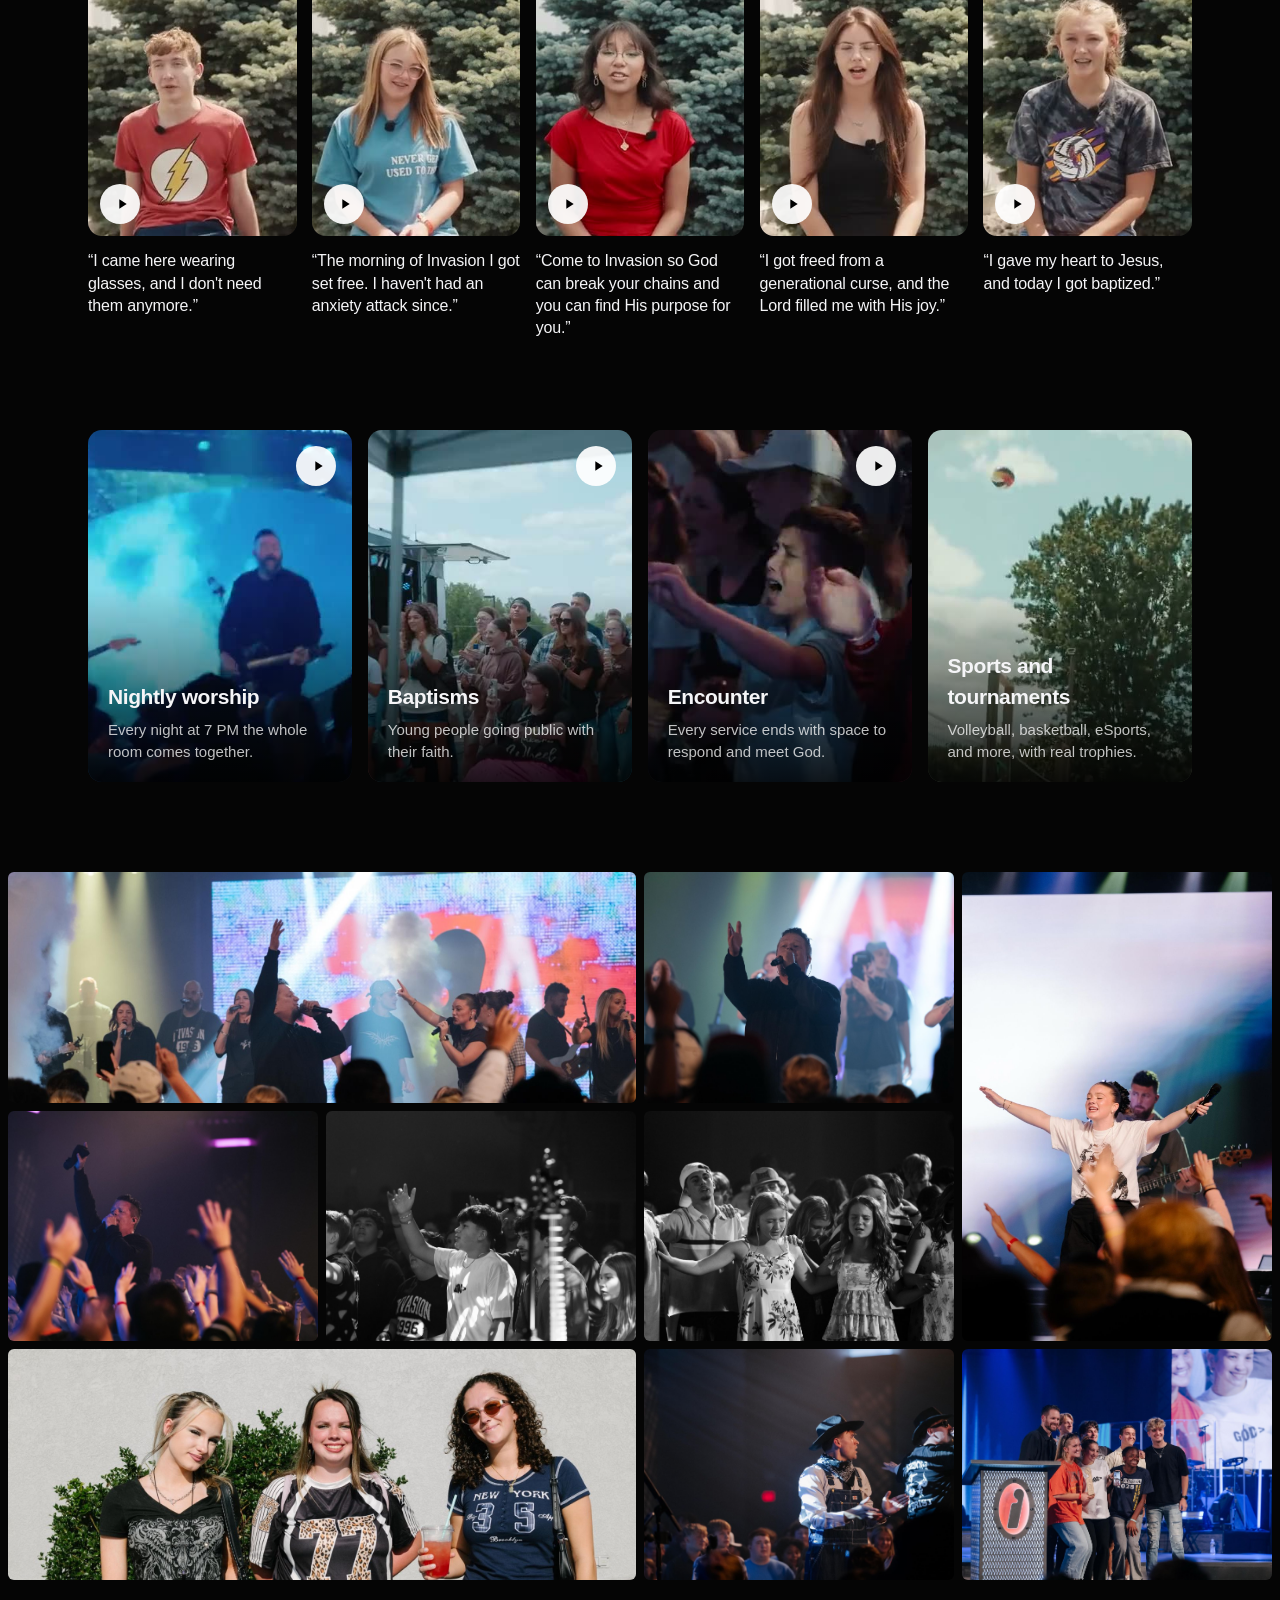
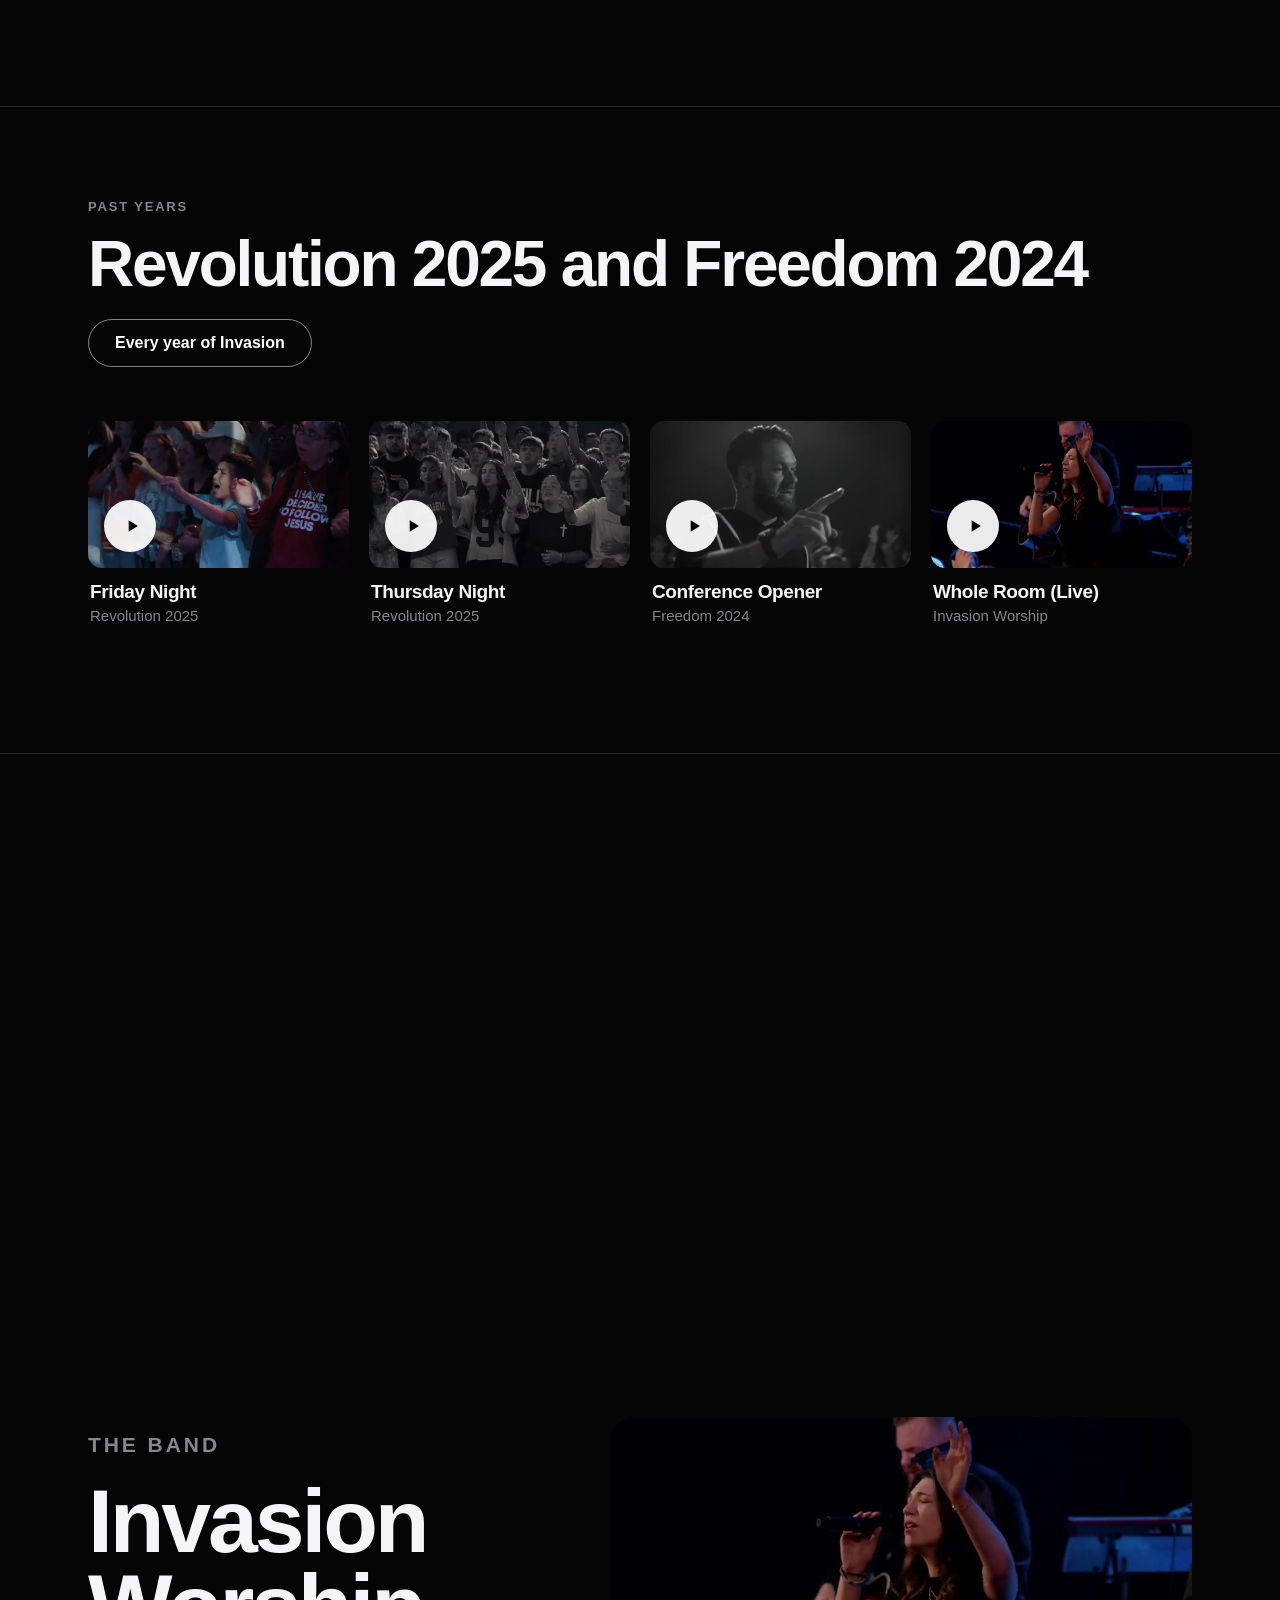
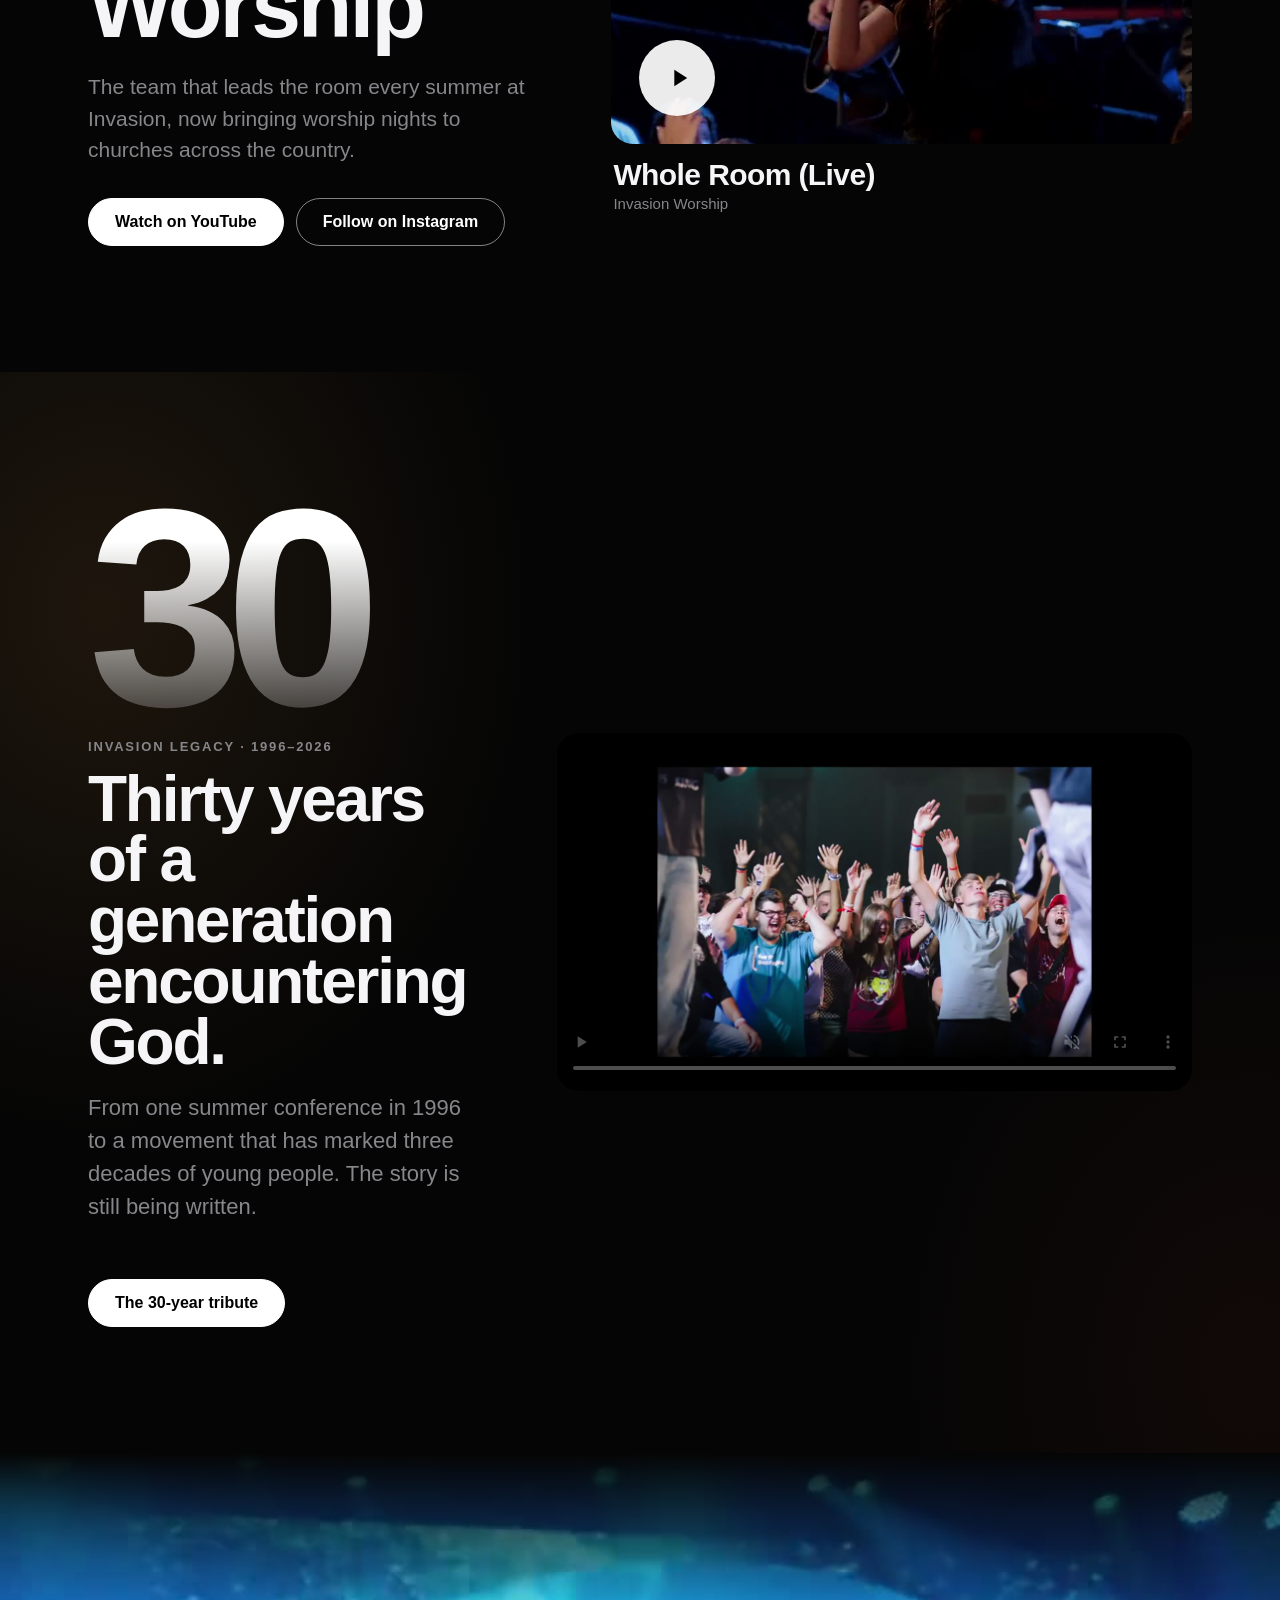
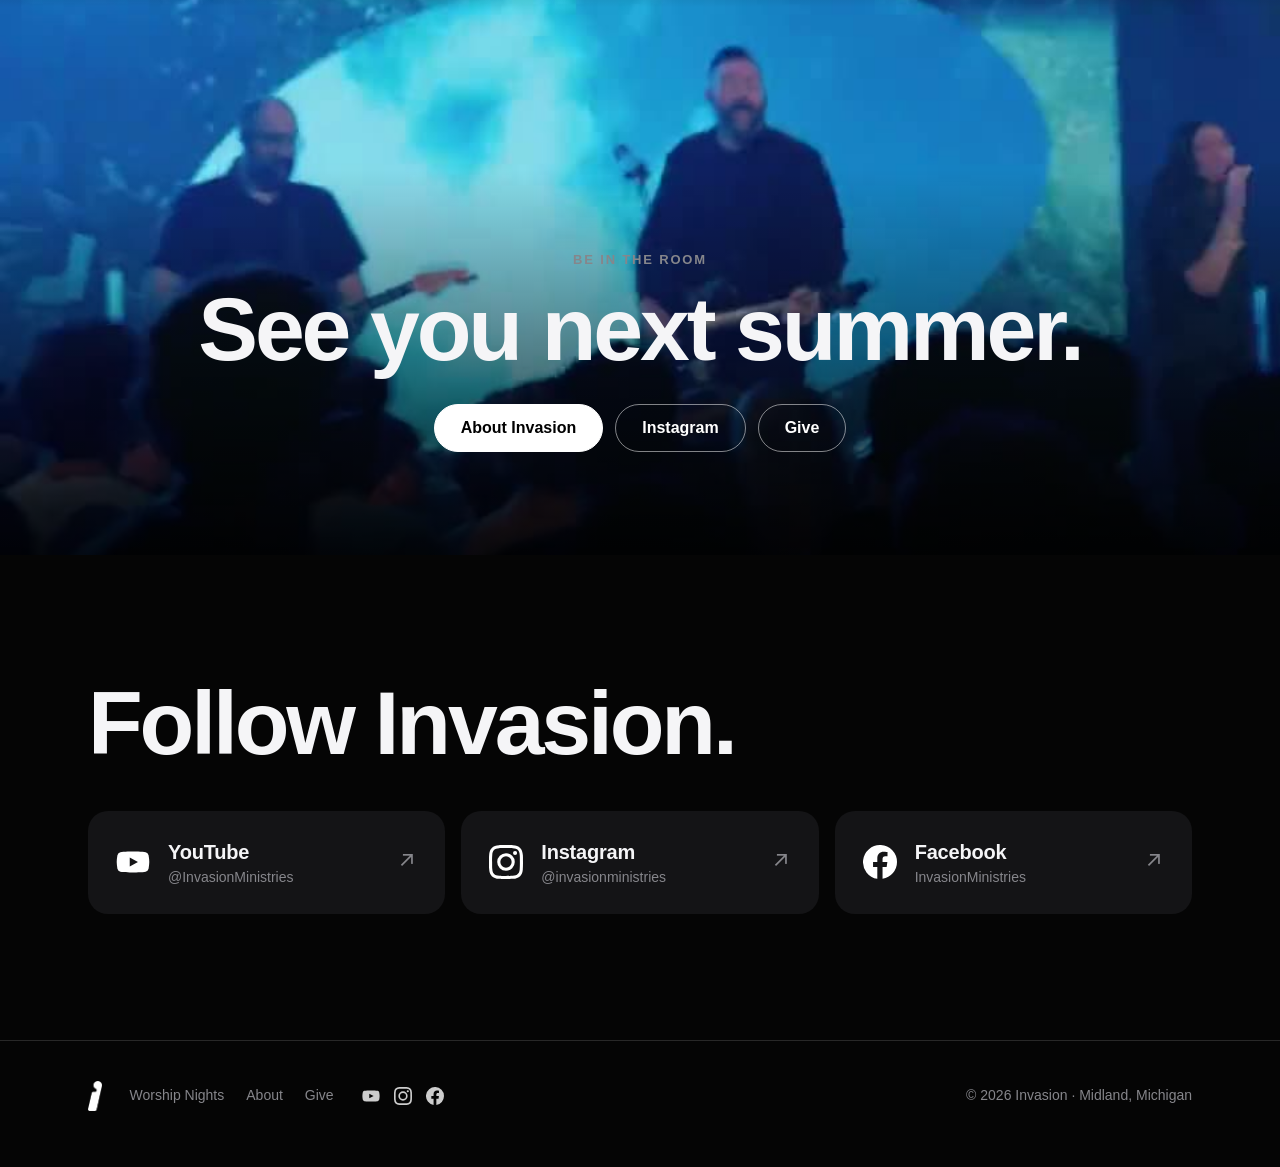
==== commit ce2cd0fb: "Bump invasion.js version so returning visitors get the new Register links Co-Authored-By: Claude Son" ====
--- a/index.html
+++ b/index.html
@@ -211,6 +211,6 @@
   </div>
 </footer>
 
-<script src="assets/invasion.js?v=7"></script>
+<script src="assets/invasion.js?v=8"></script>
 </body>
 </html>
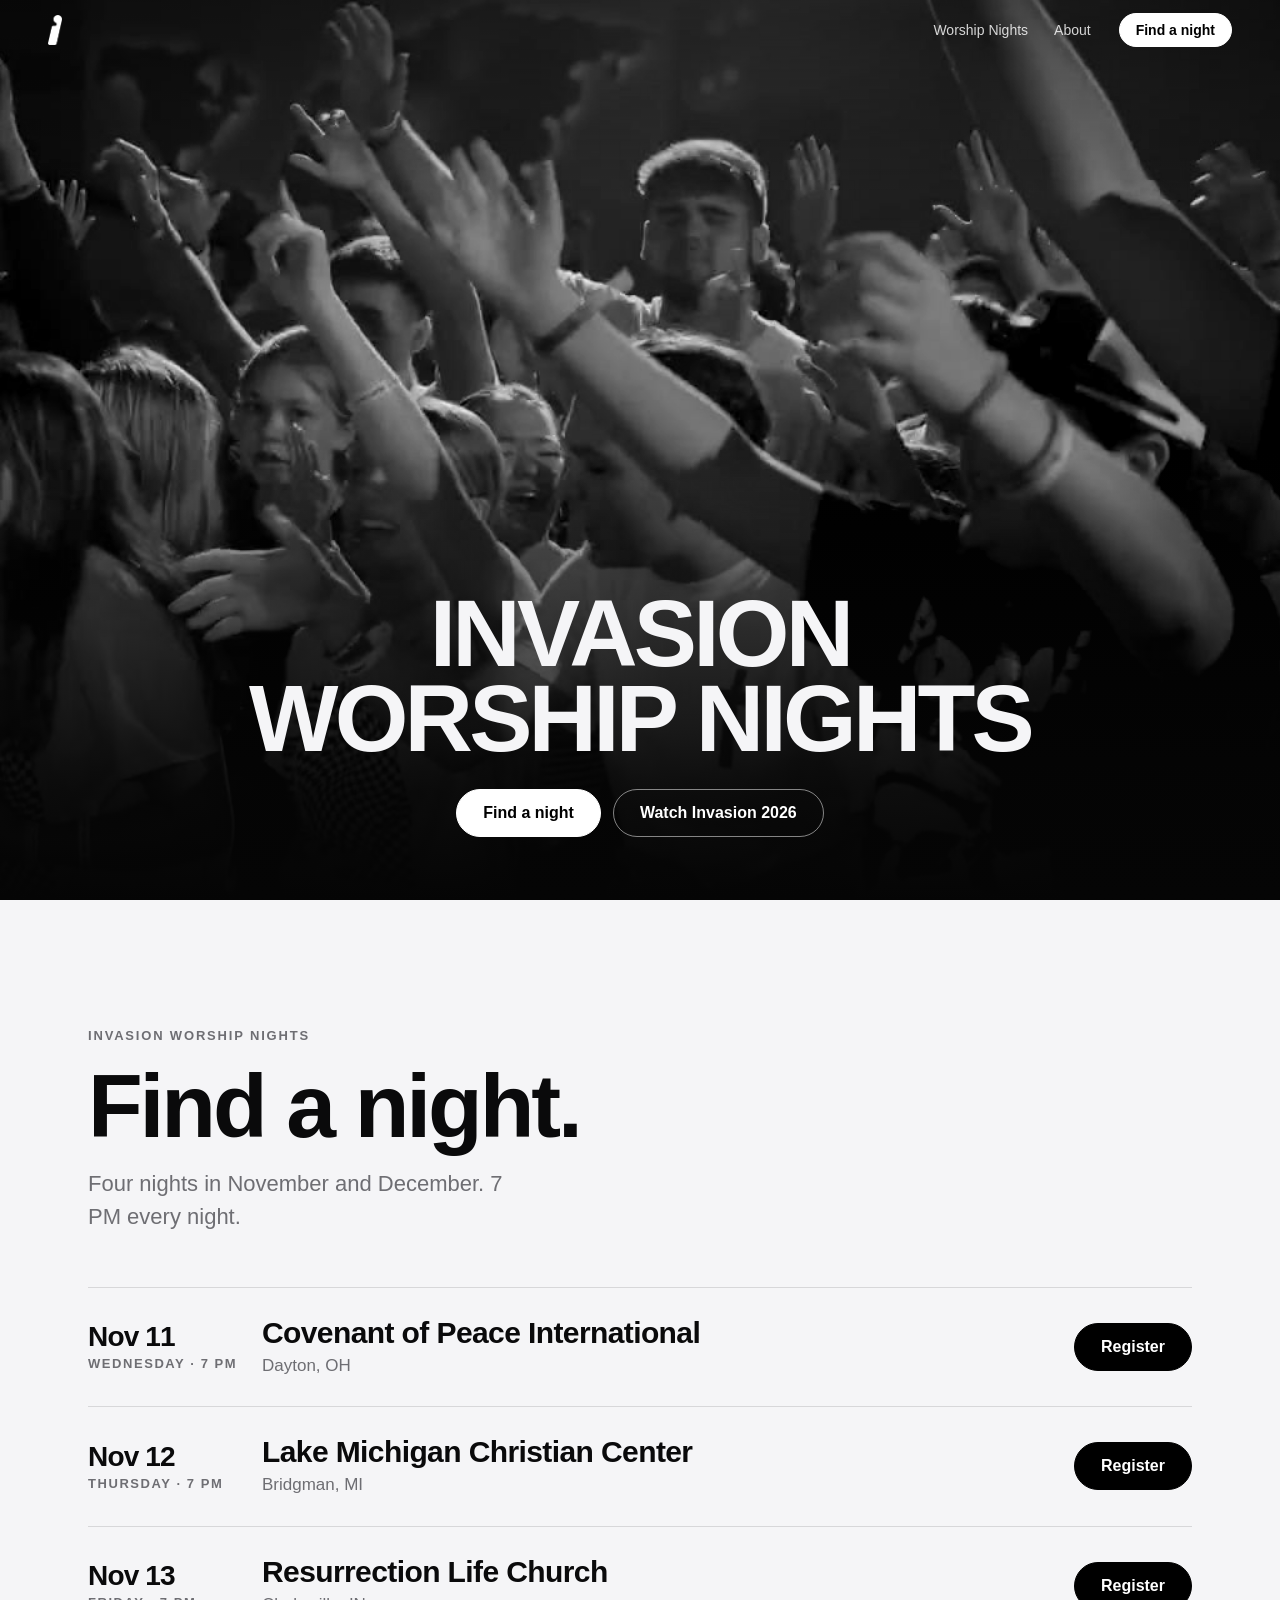
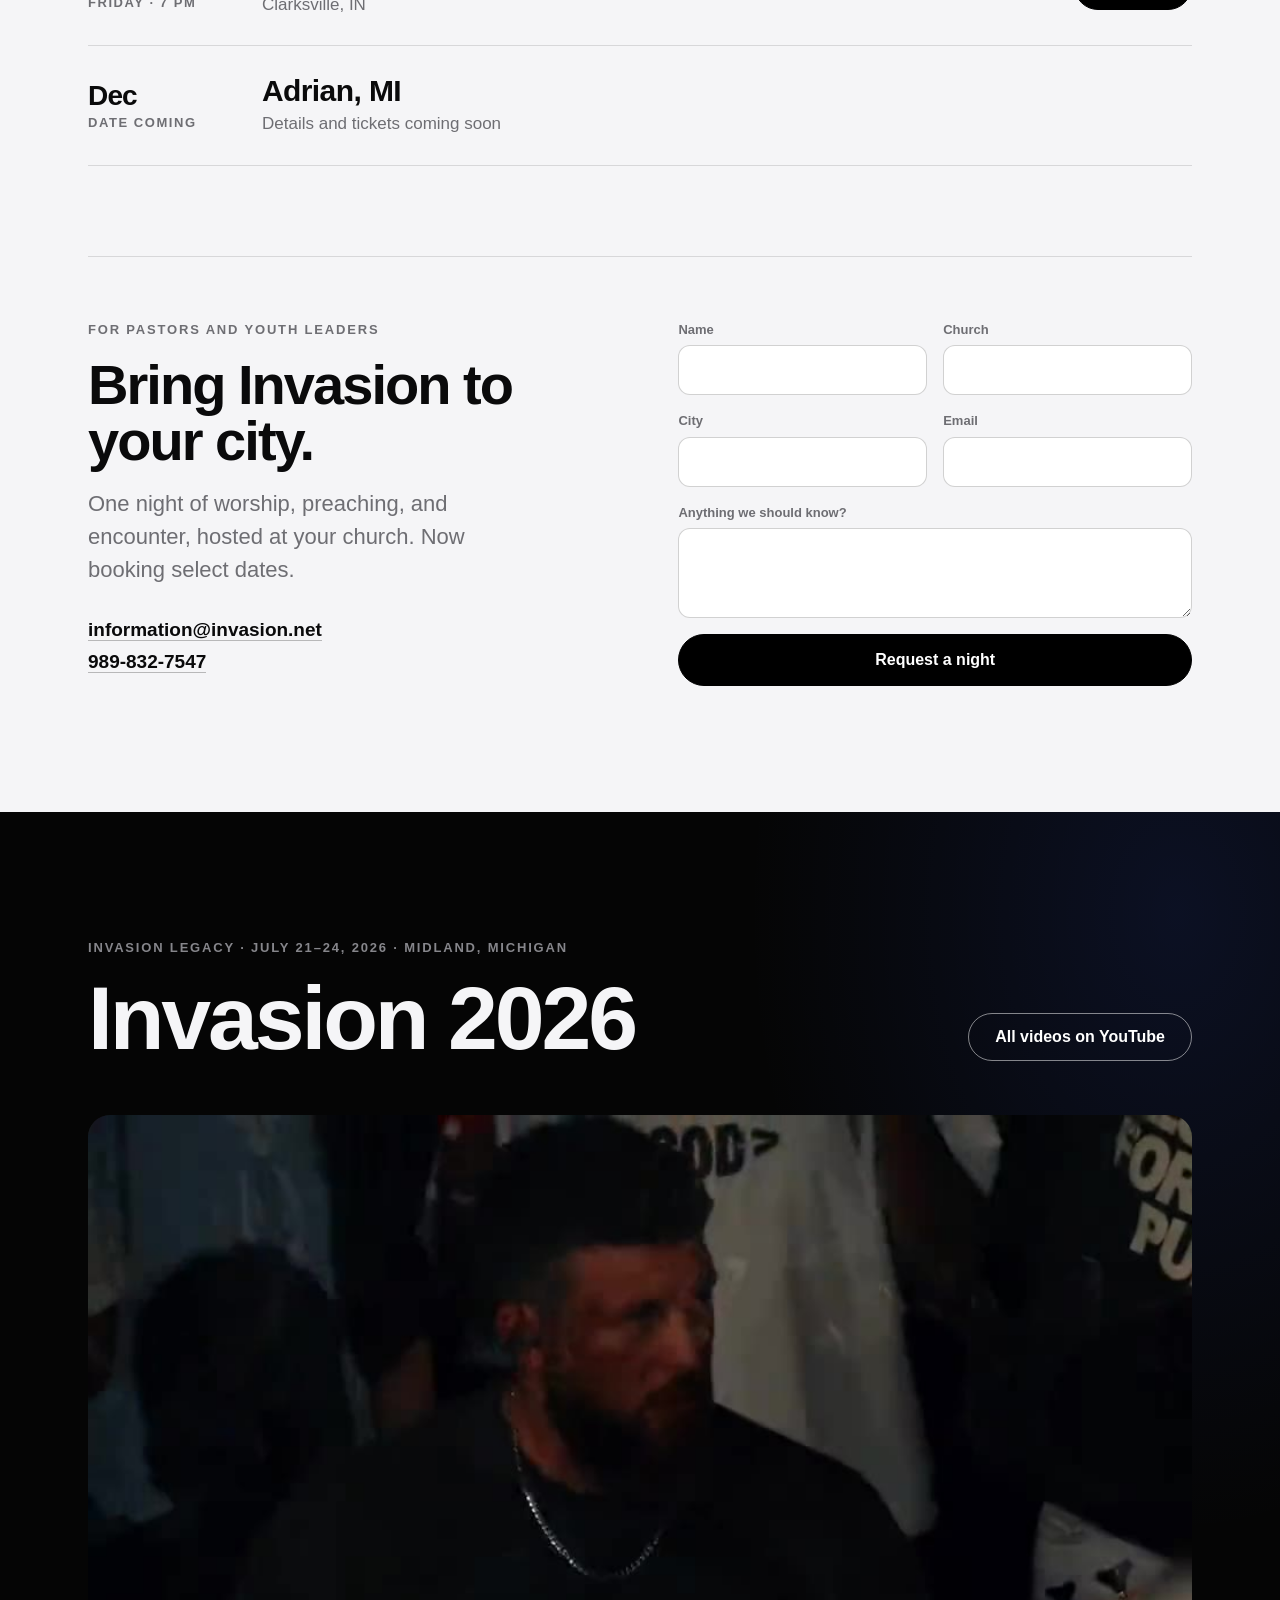
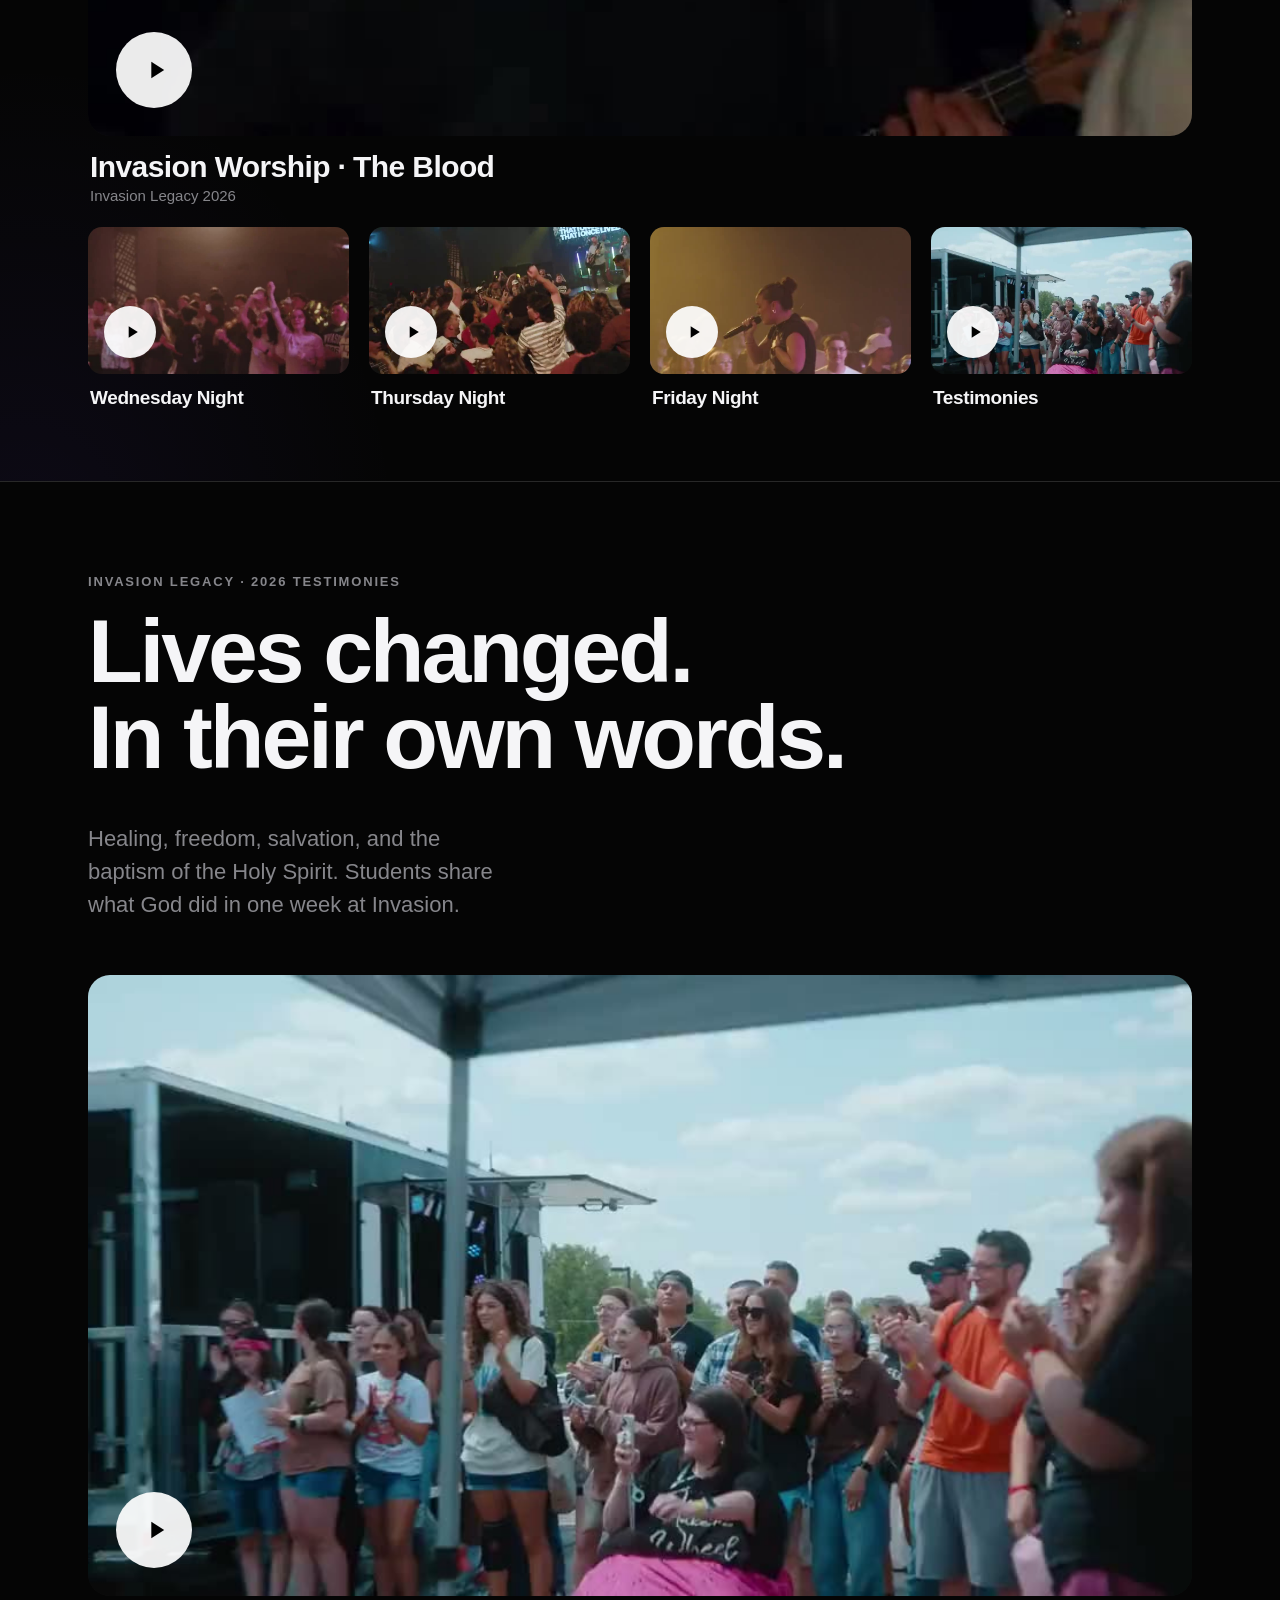
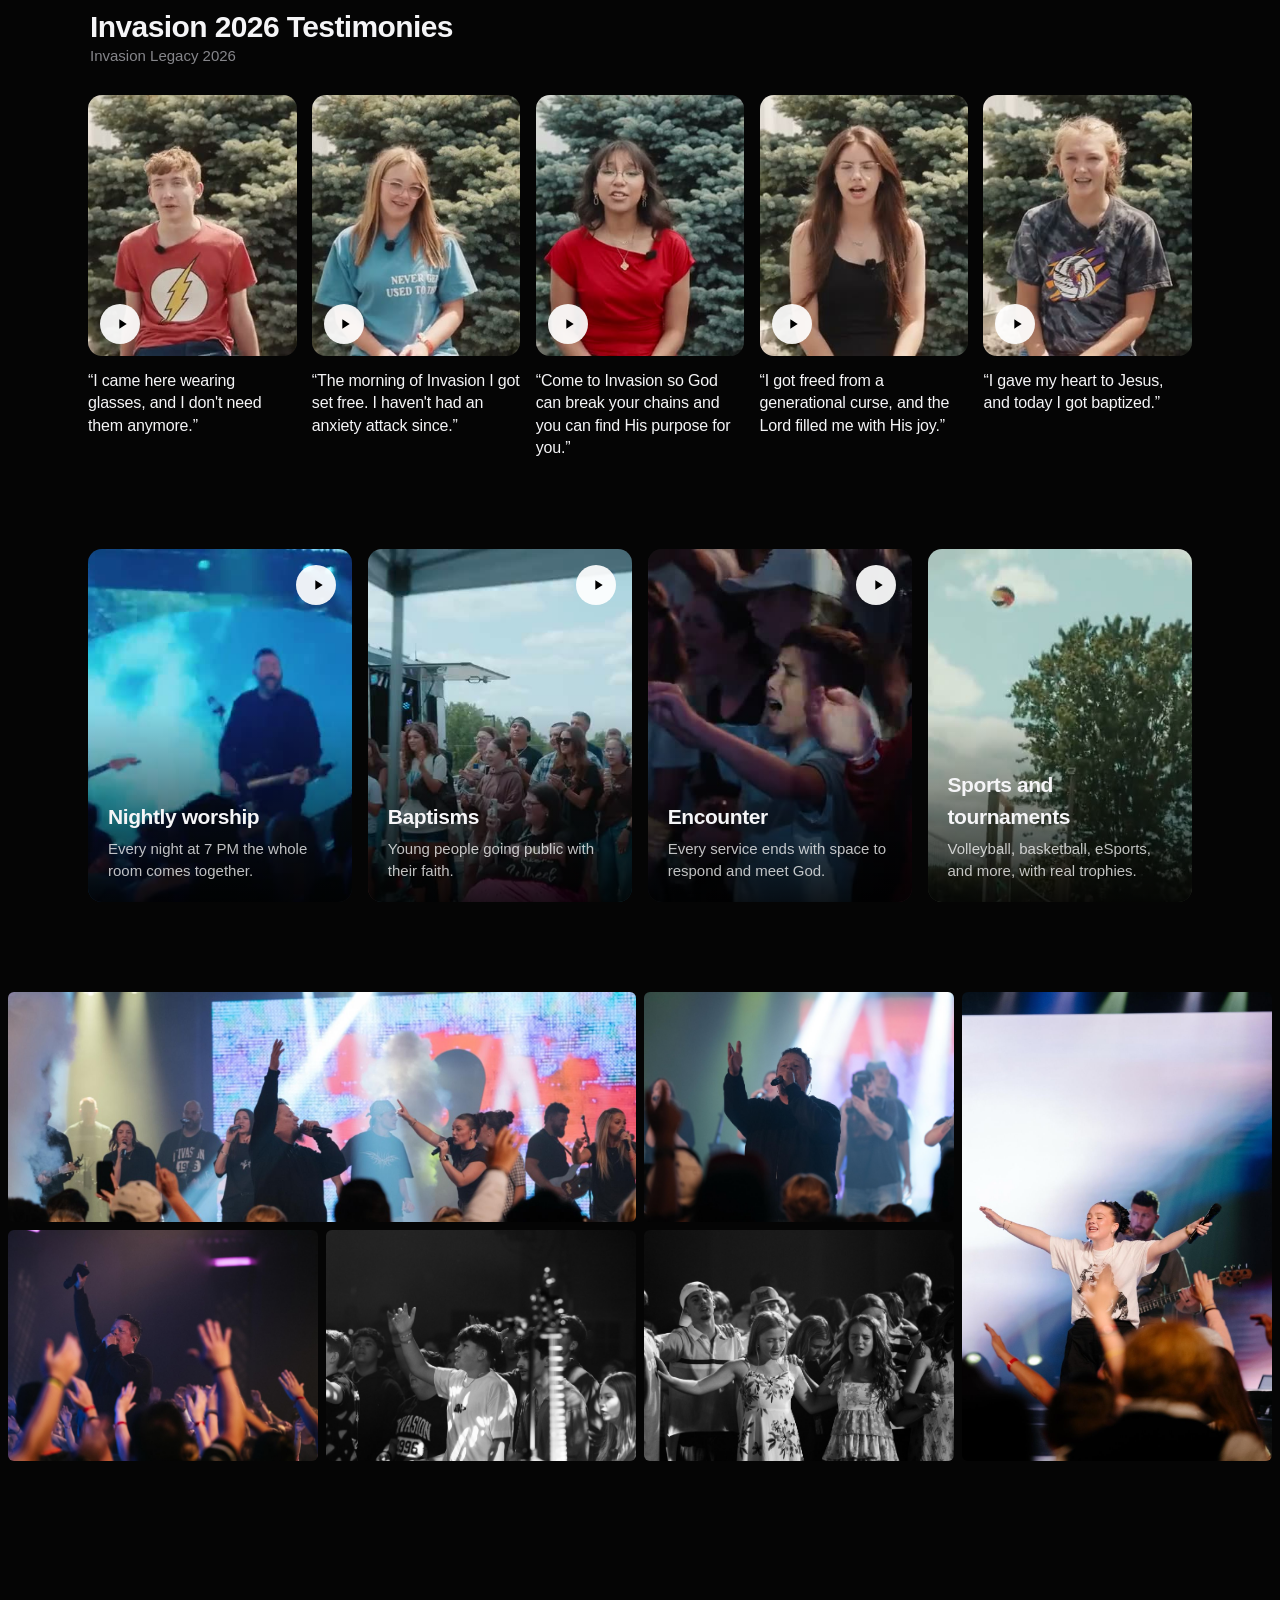
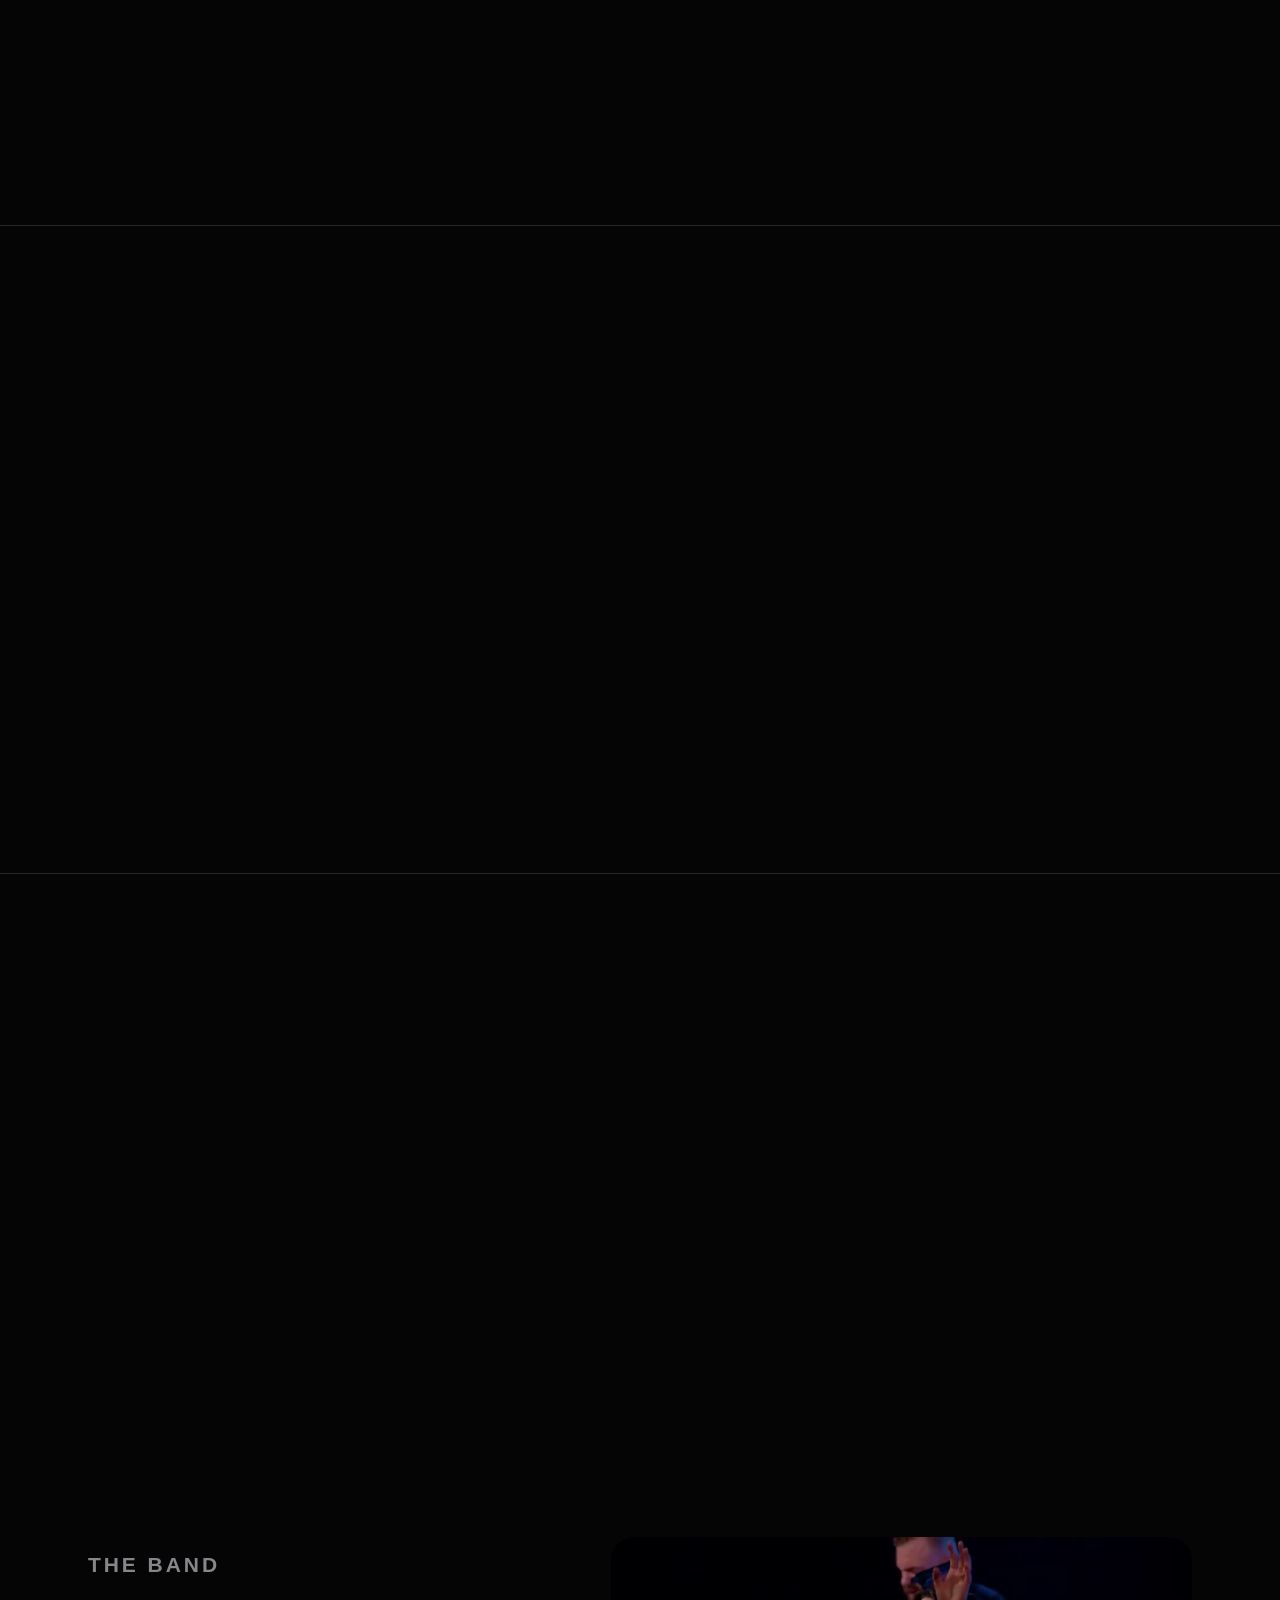
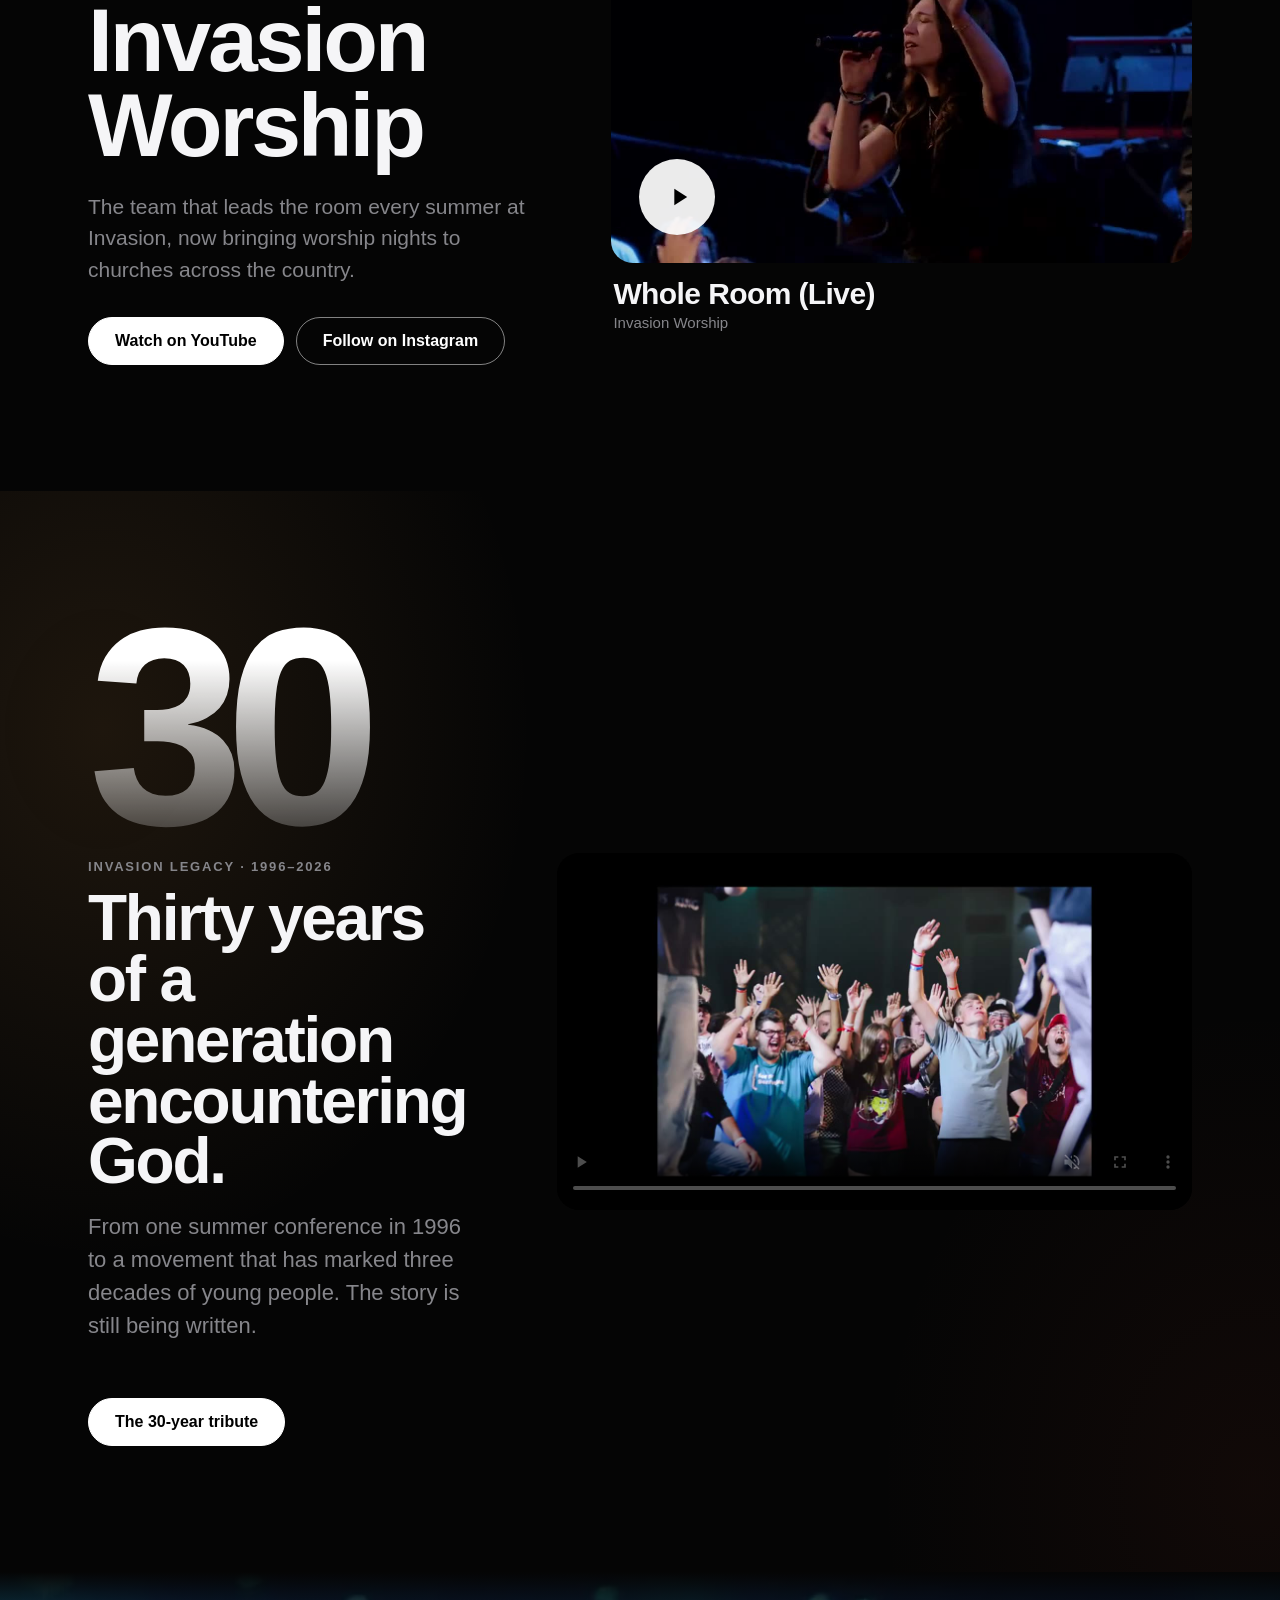
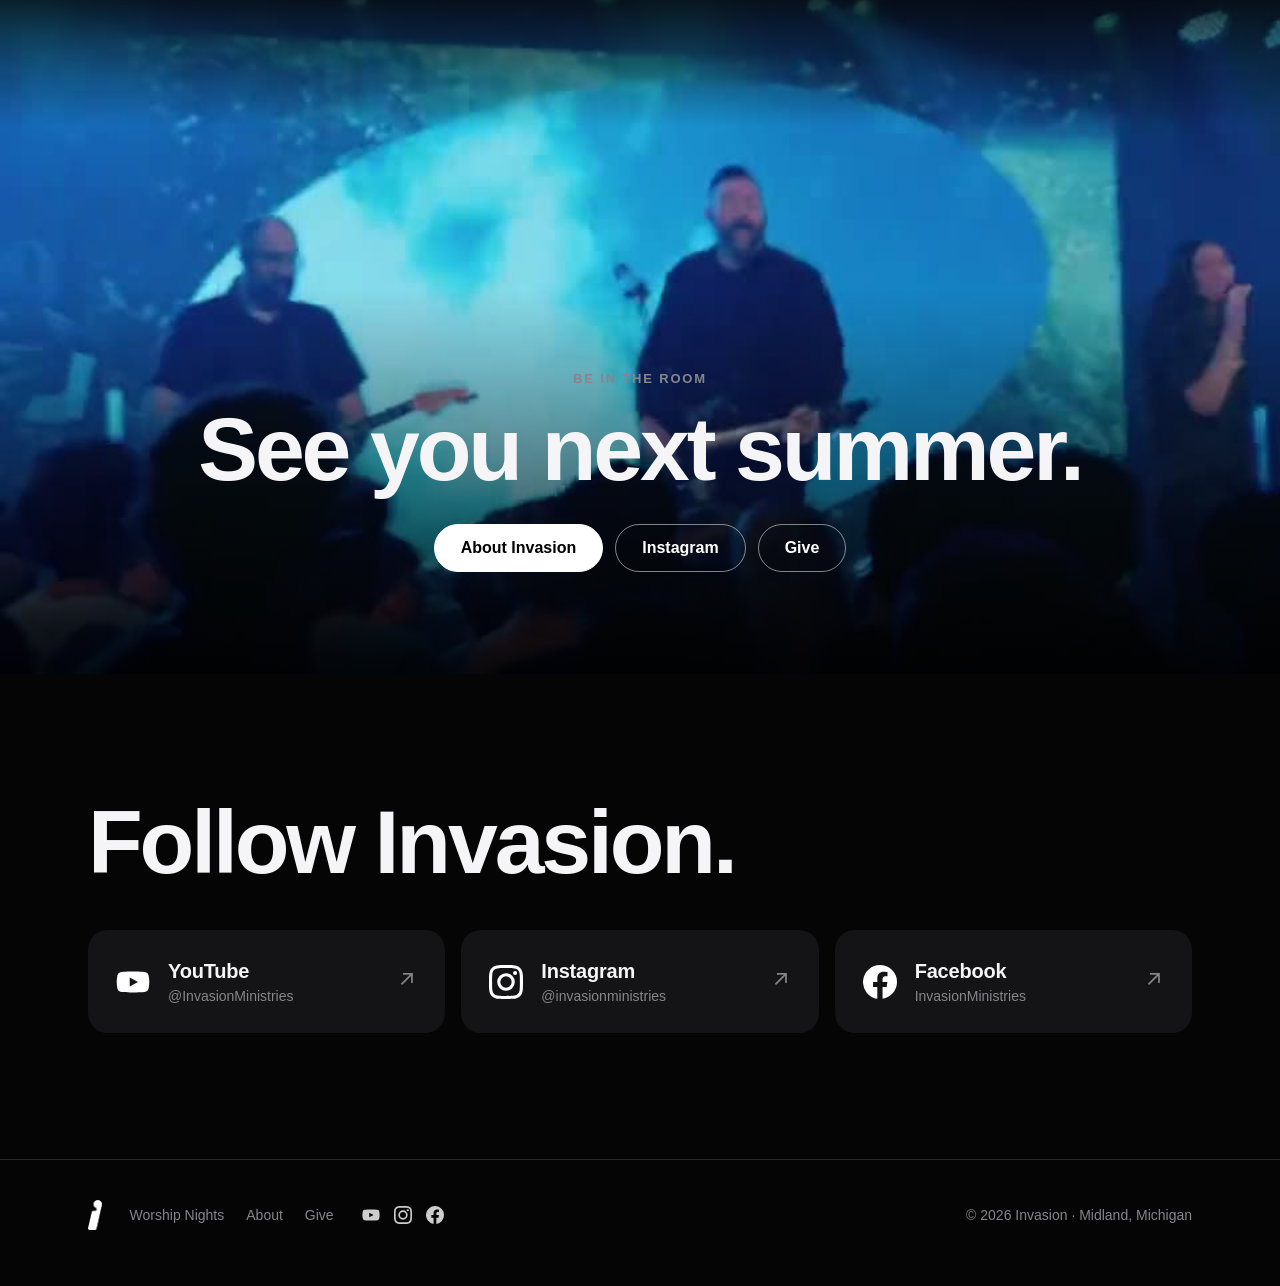
==== commit 718bd8a8: "Four nights: add Adrian, MI (December, details coming soon) Co-Authored-By: Claude Opus 5.5 (1M cont" ====
--- a/index.html
+++ b/index.html
@@ -51,7 +51,7 @@
         <div>
           <p class="eyebrow dark">Invasion Worship Nights</p>
           <h2>Find a night.</h2>
-          <p class="sub">Three nights this November. 7 PM every night.</p>
+          <p class="sub">Four nights in November and December. 7 PM every night.</p>
         </div>
       </div>
       <ol class="night-list" data-nights></ol>
@@ -211,6 +211,6 @@
   </div>
 </footer>
 
-<script src="assets/invasion.js?v=8"></script>
+<script src="assets/invasion.js?v=9"></script>
 </body>
 </html>
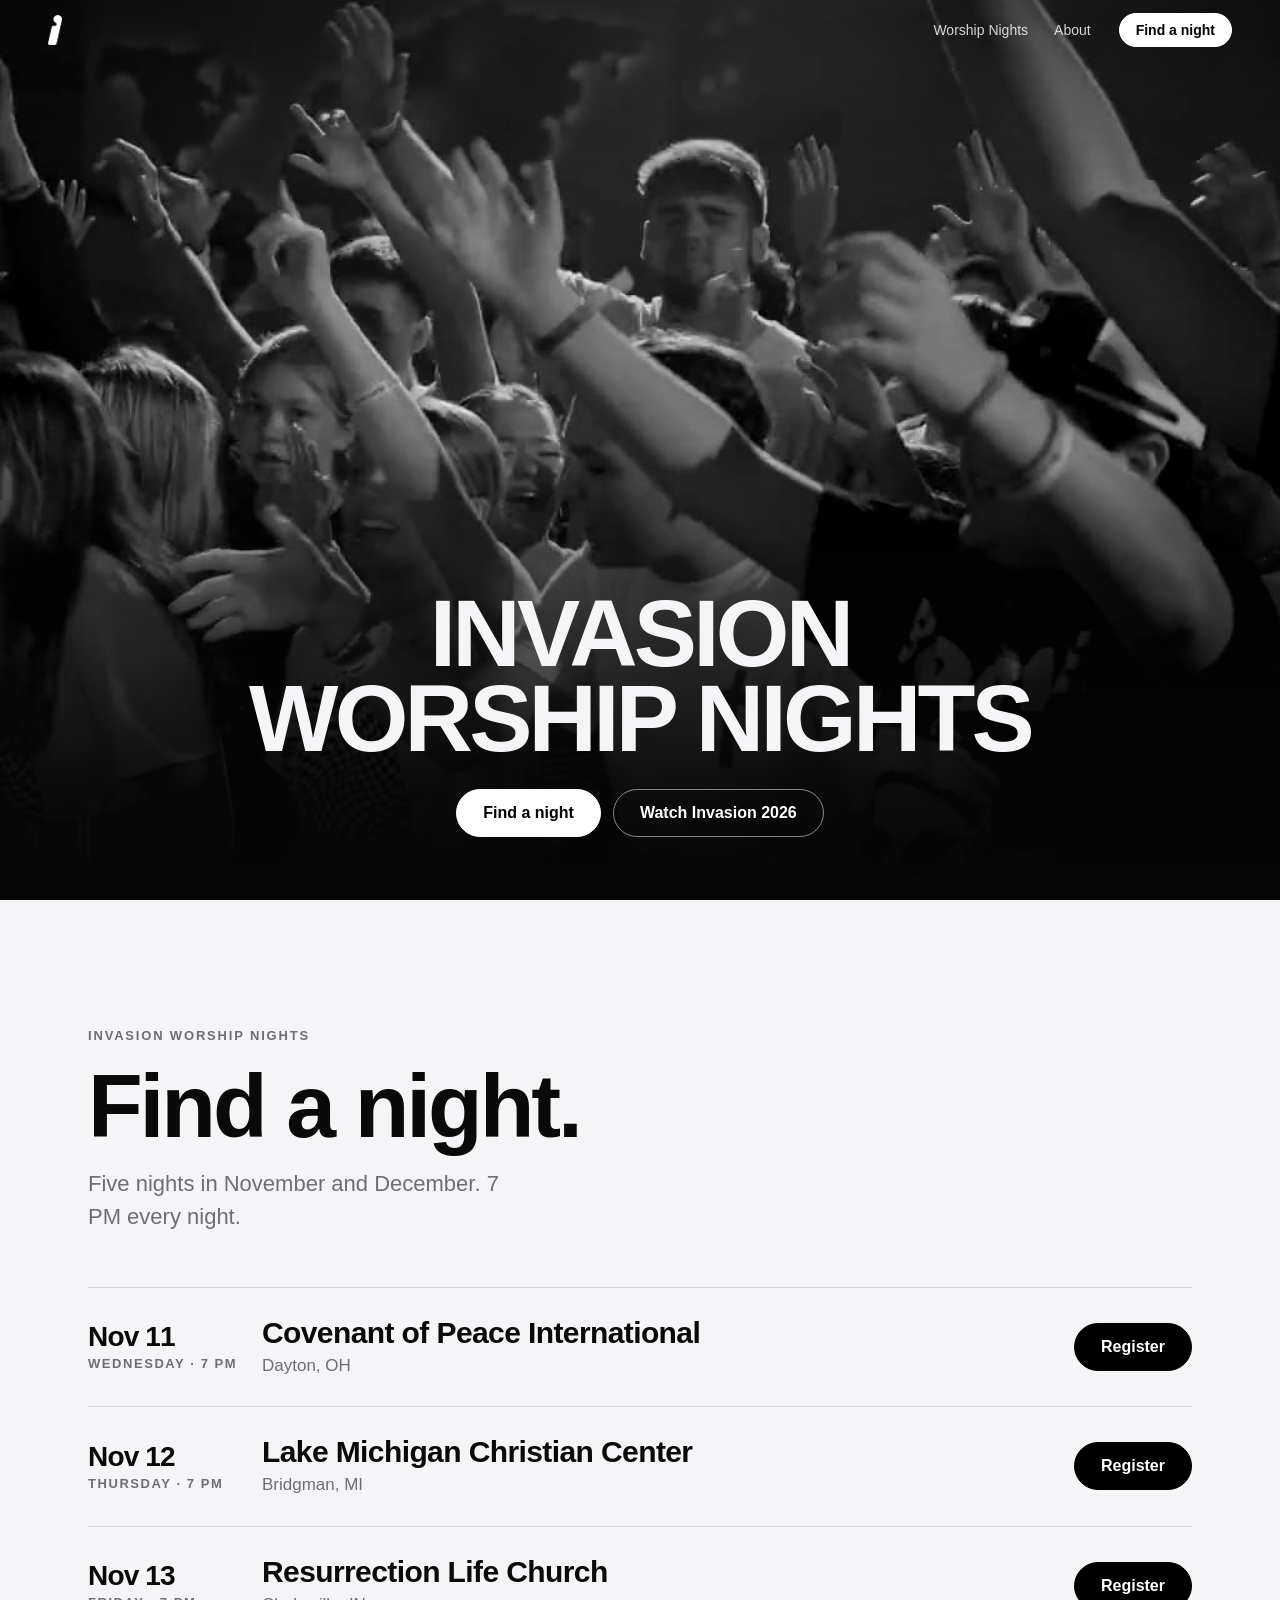
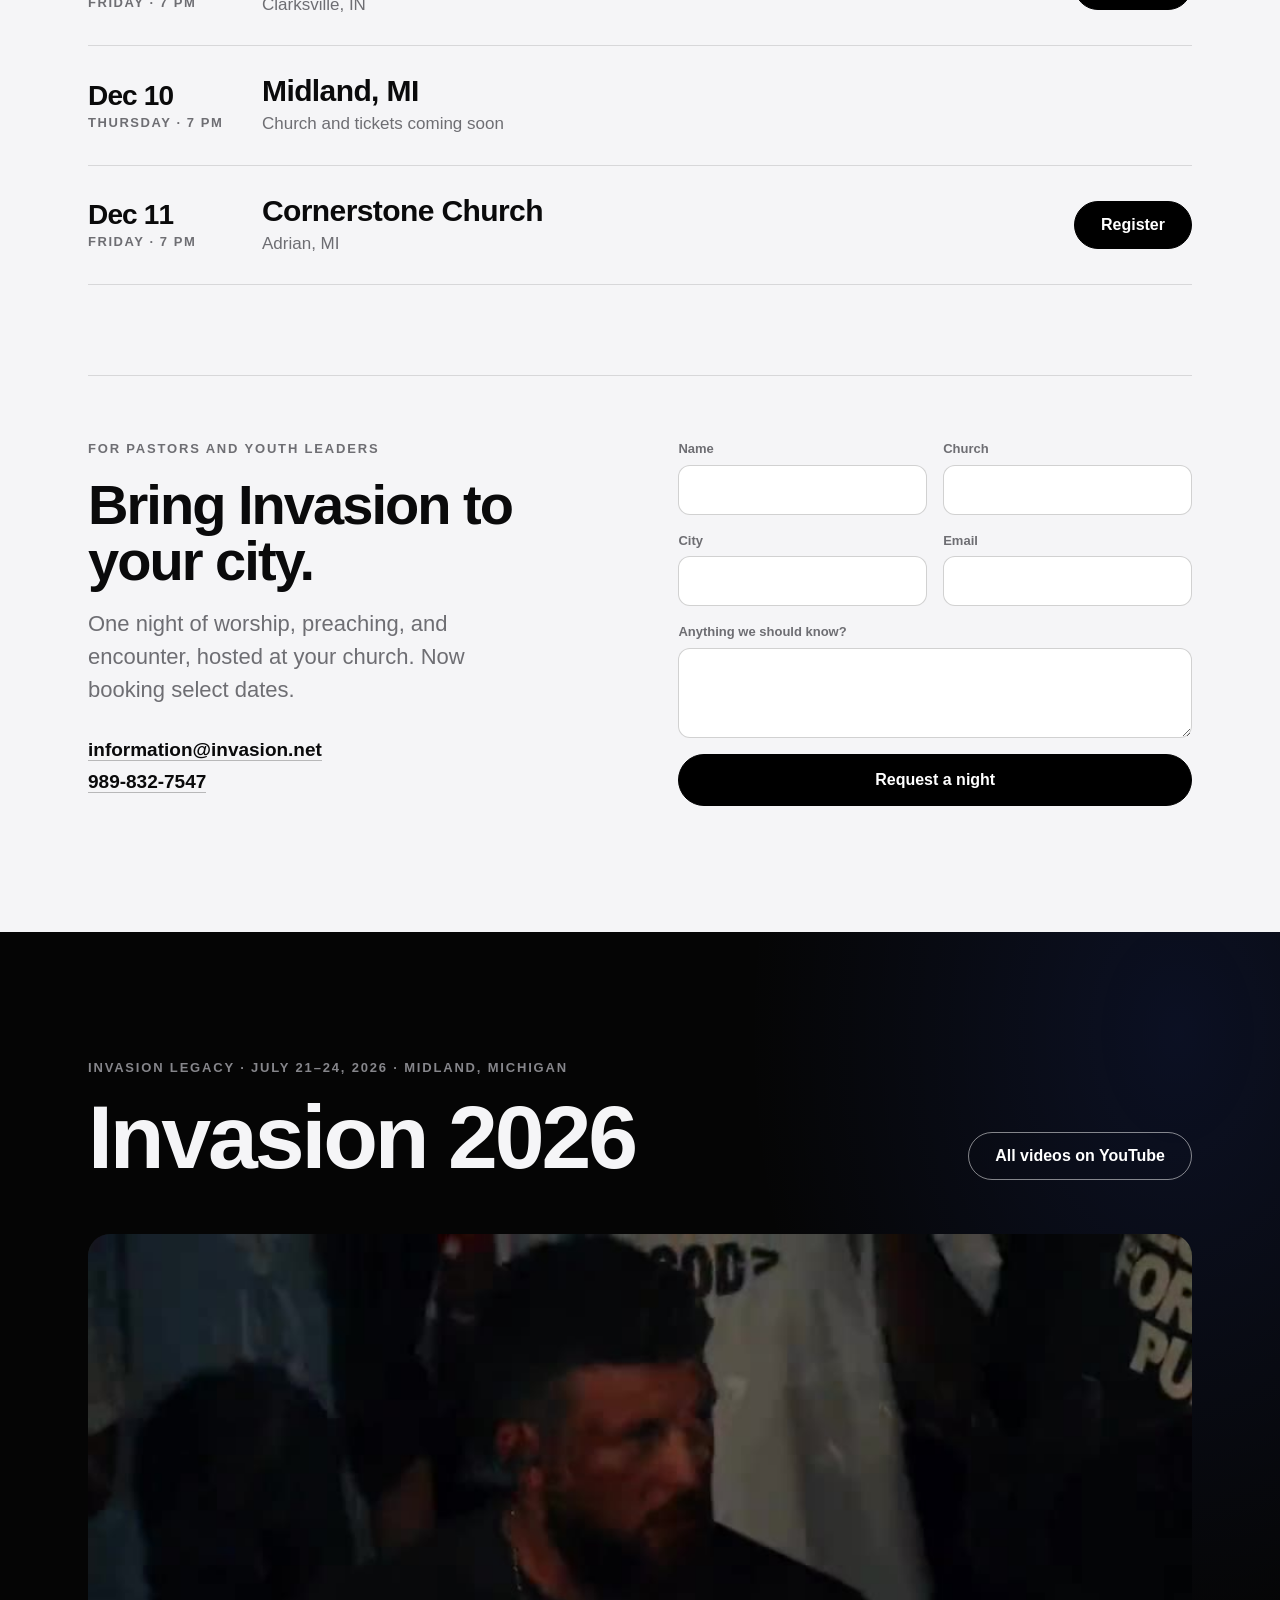
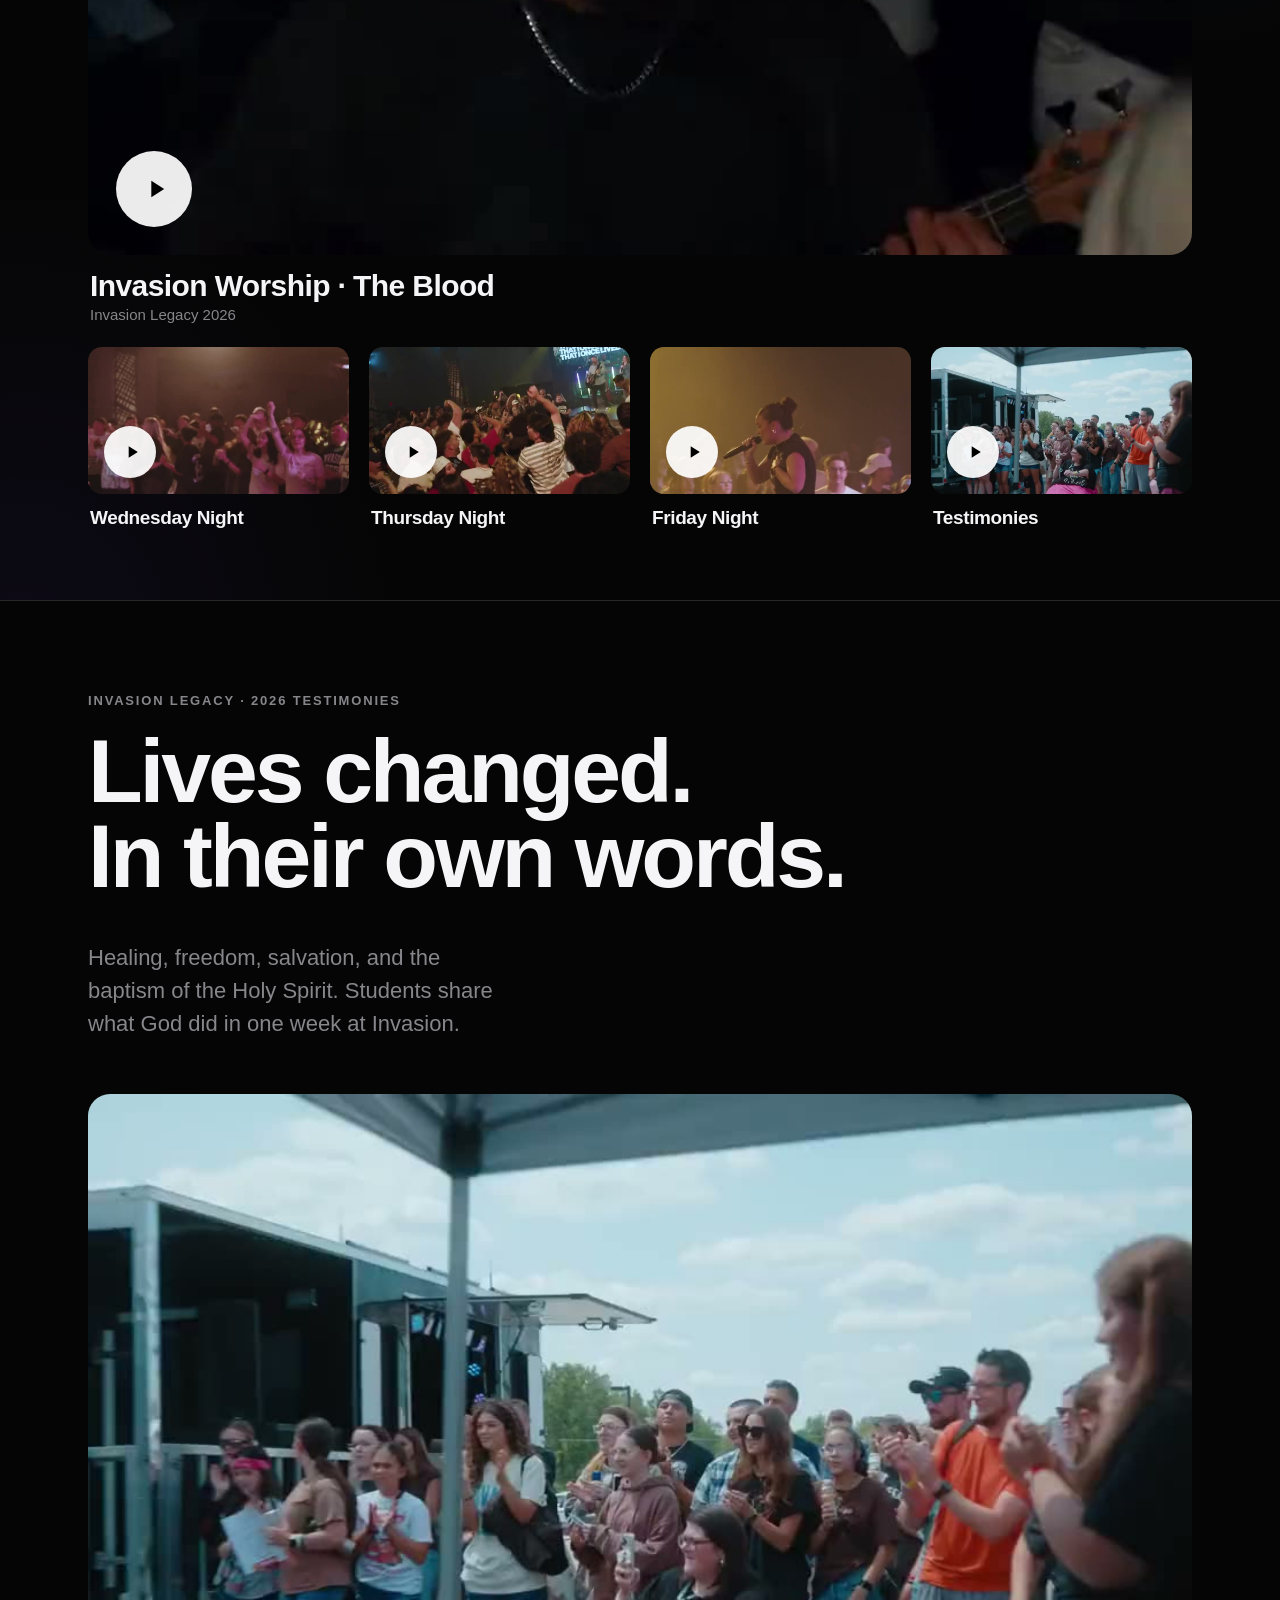
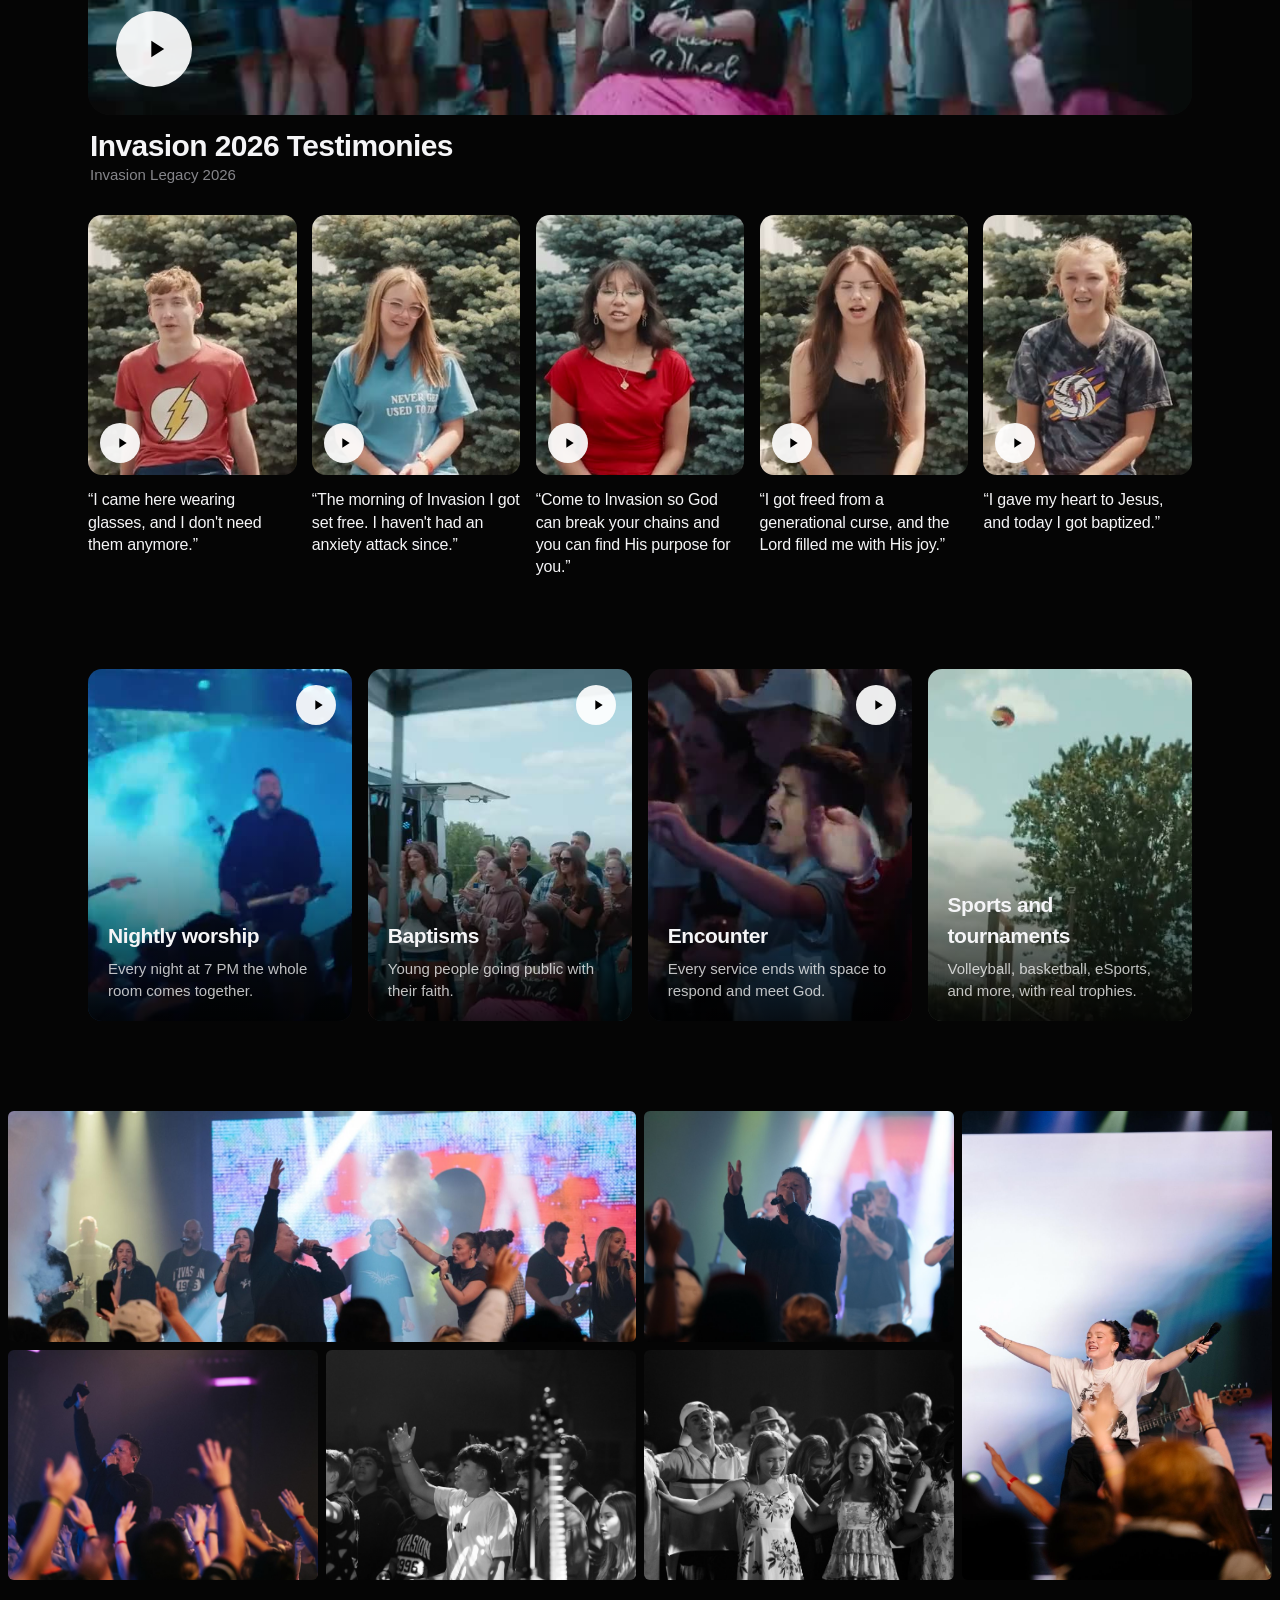
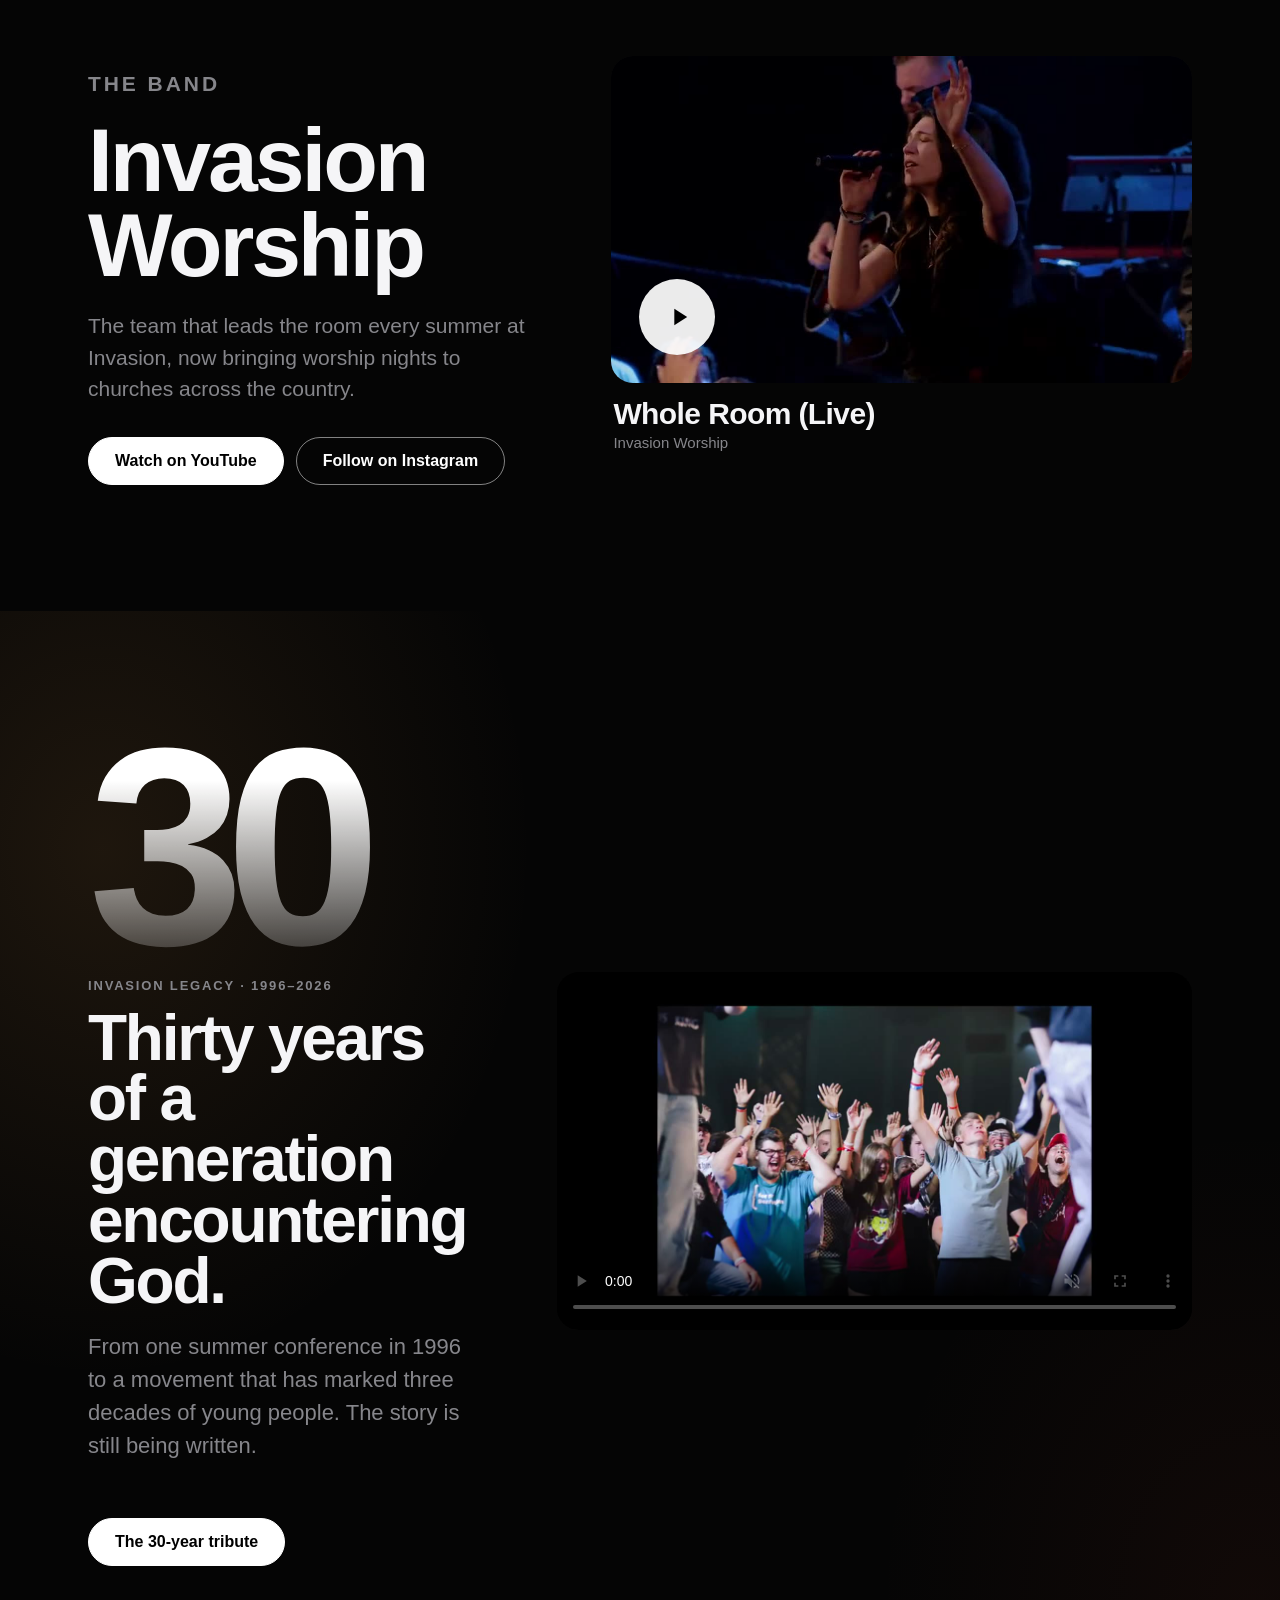
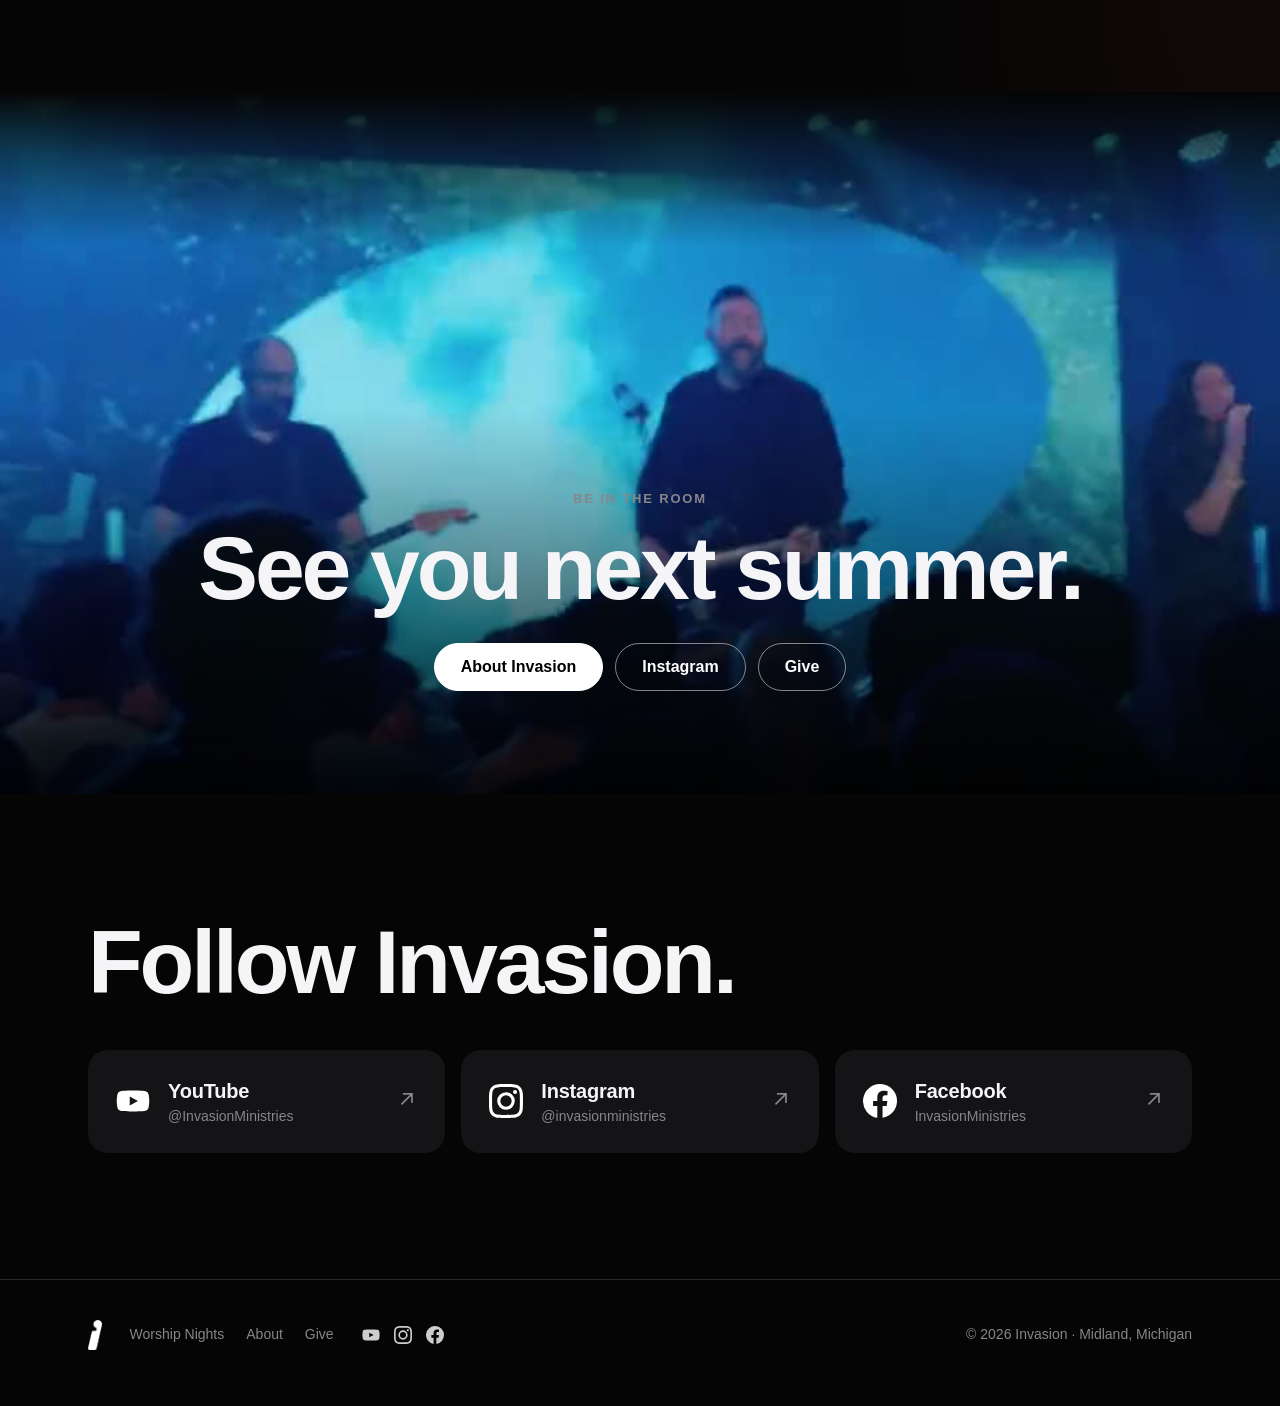
==== commit 6b17d027: "Five nights: add Midland Dec 10, Adrian Dec 11 at Cornerstone Church with ticket link Co-Authored-By" ====
--- a/index.html
+++ b/index.html
@@ -51,7 +51,7 @@
         <div>
           <p class="eyebrow dark">Invasion Worship Nights</p>
           <h2>Find a night.</h2>
-          <p class="sub">Four nights in November and December. 7 PM every night.</p>
+          <p class="sub">Five nights in November and December. 7 PM every night.</p>
         </div>
       </div>
       <ol class="night-list" data-nights></ol>
@@ -211,6 +211,6 @@
   </div>
 </footer>
 
-<script src="assets/invasion.js?v=9"></script>
+<script src="assets/invasion.js?v=10"></script>
 </body>
 </html>
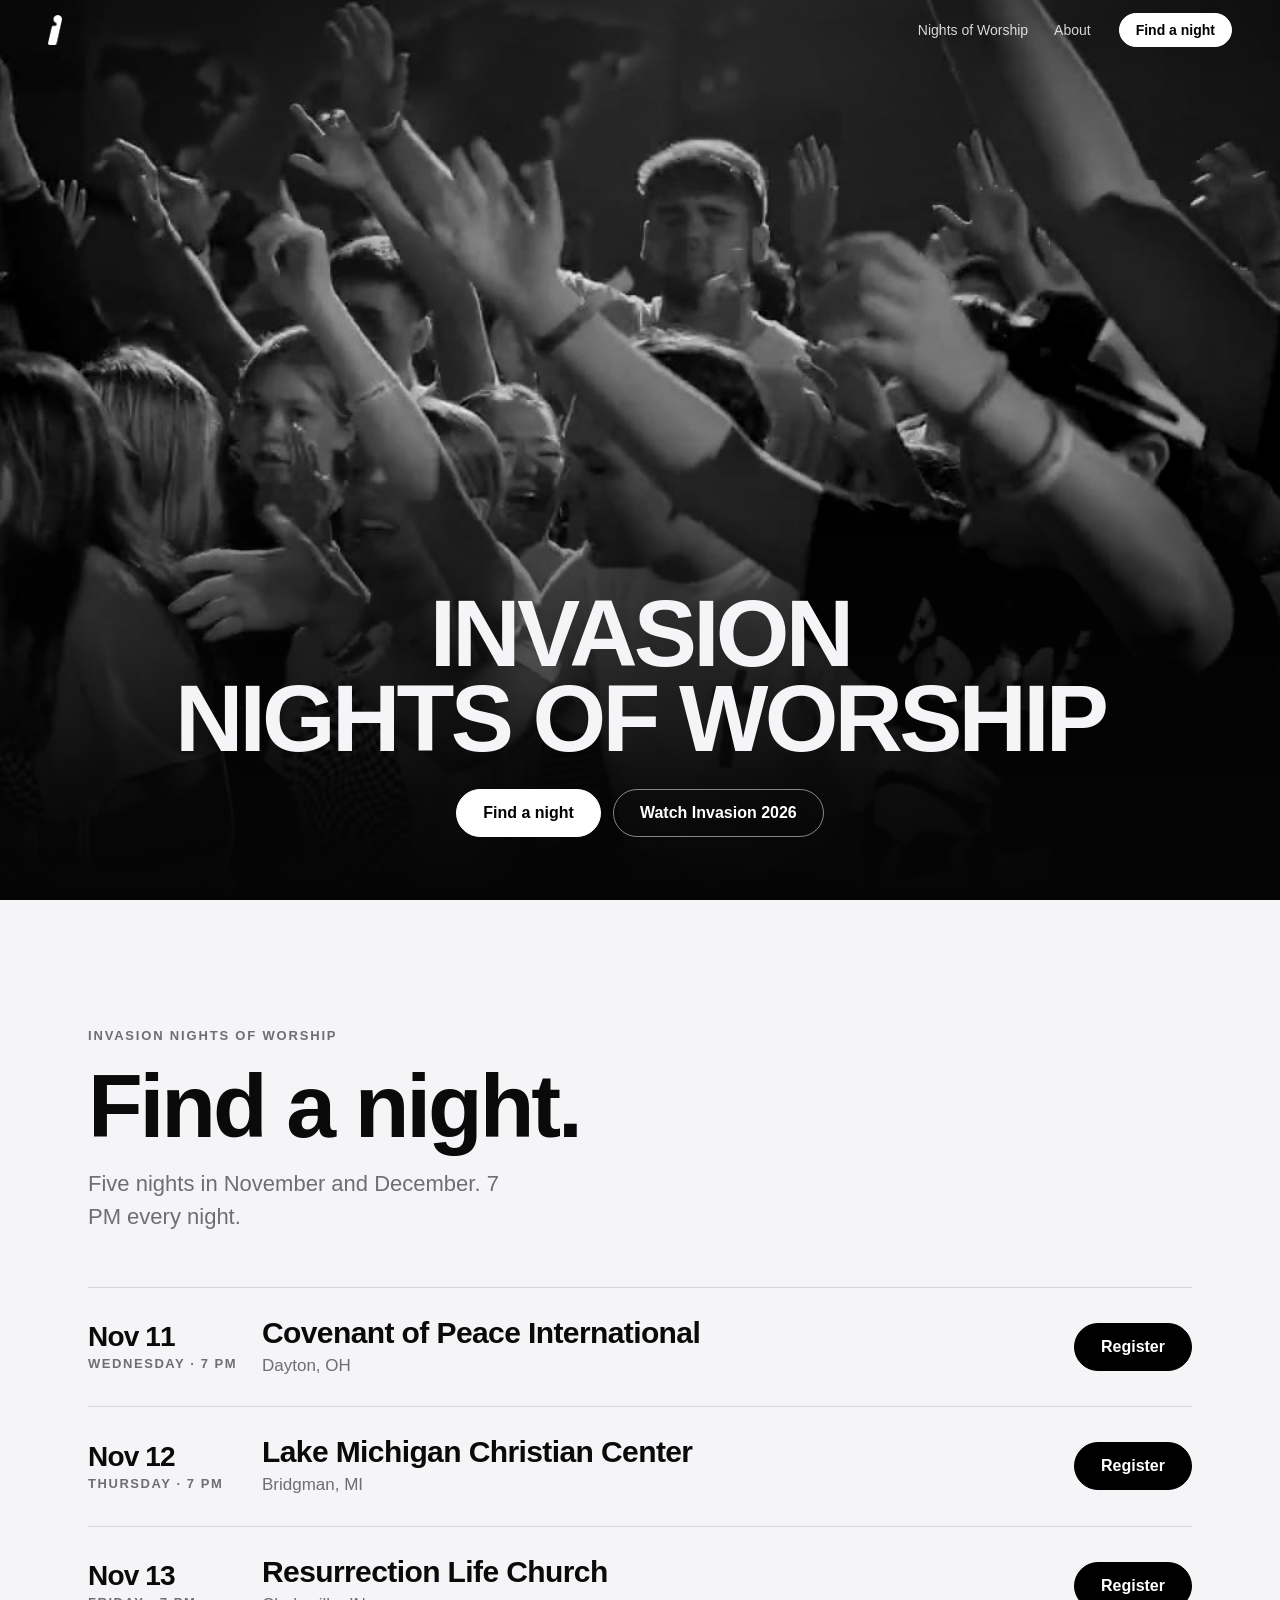
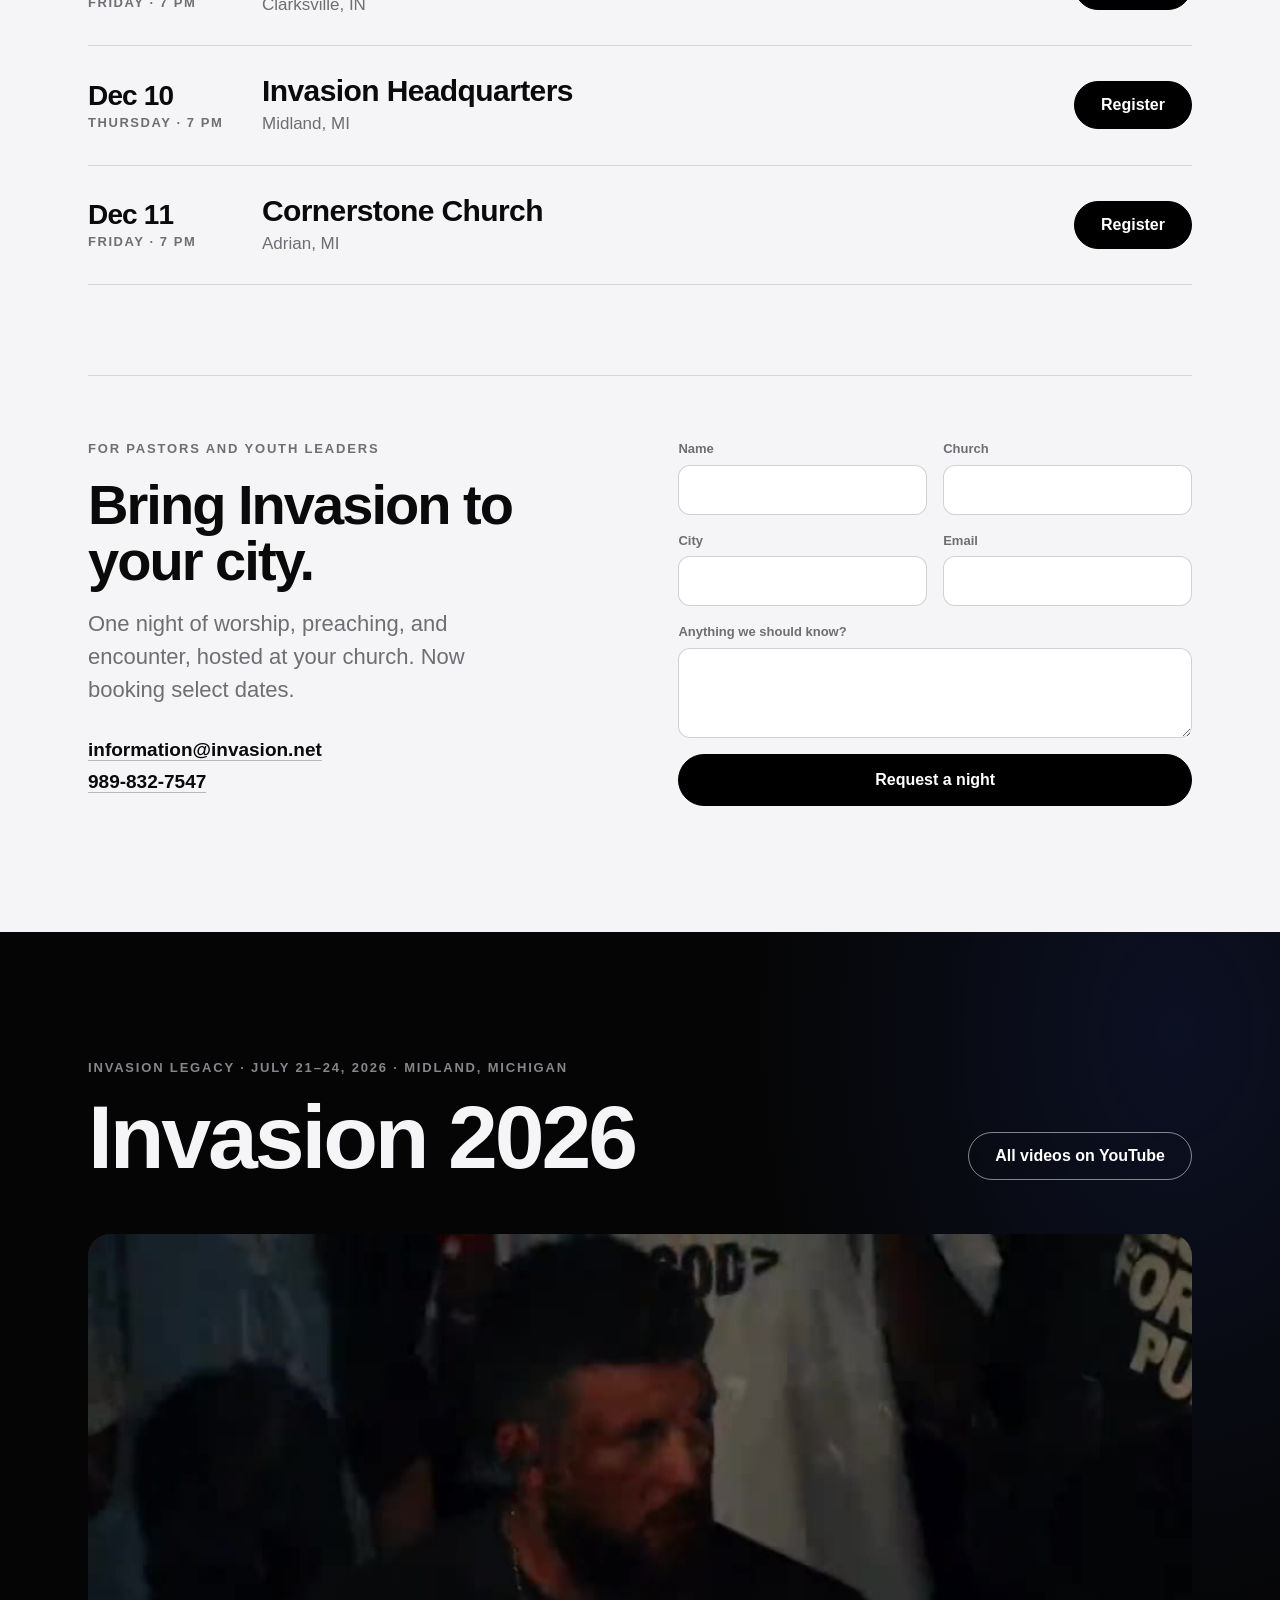
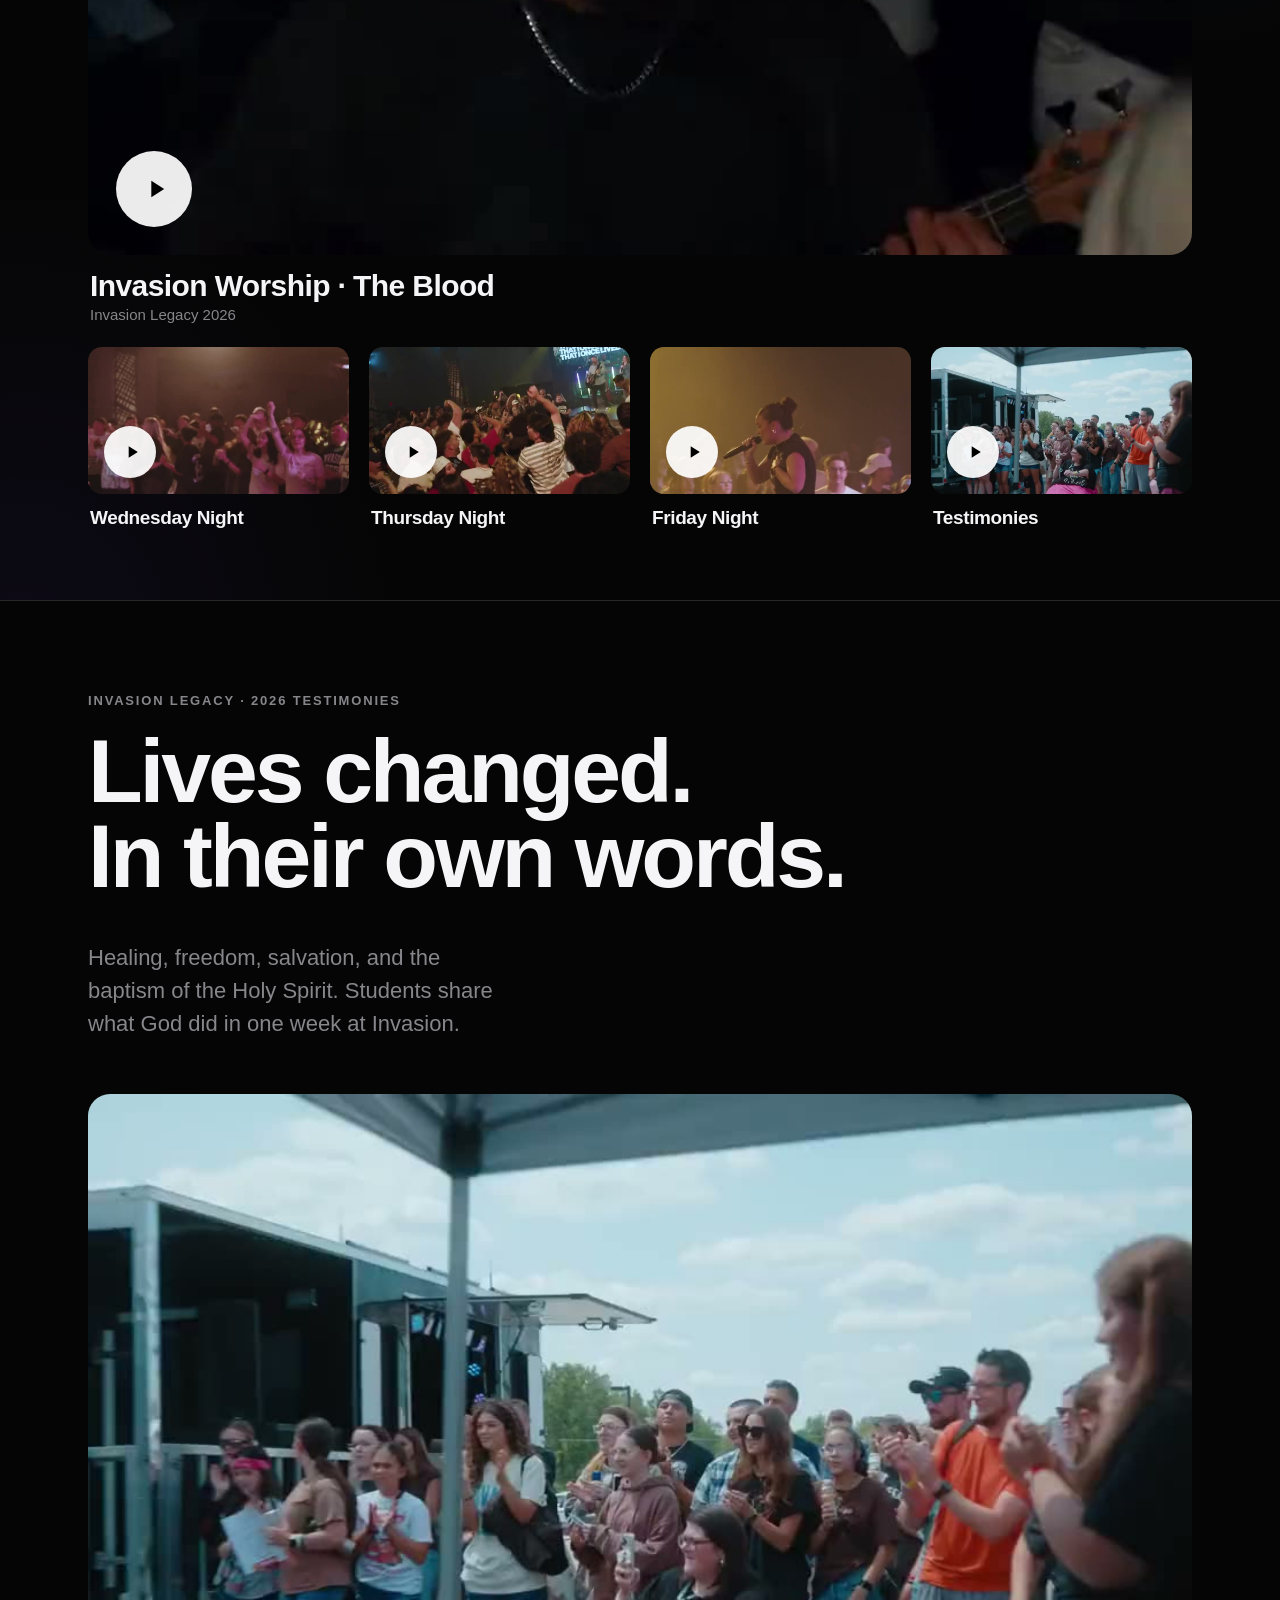
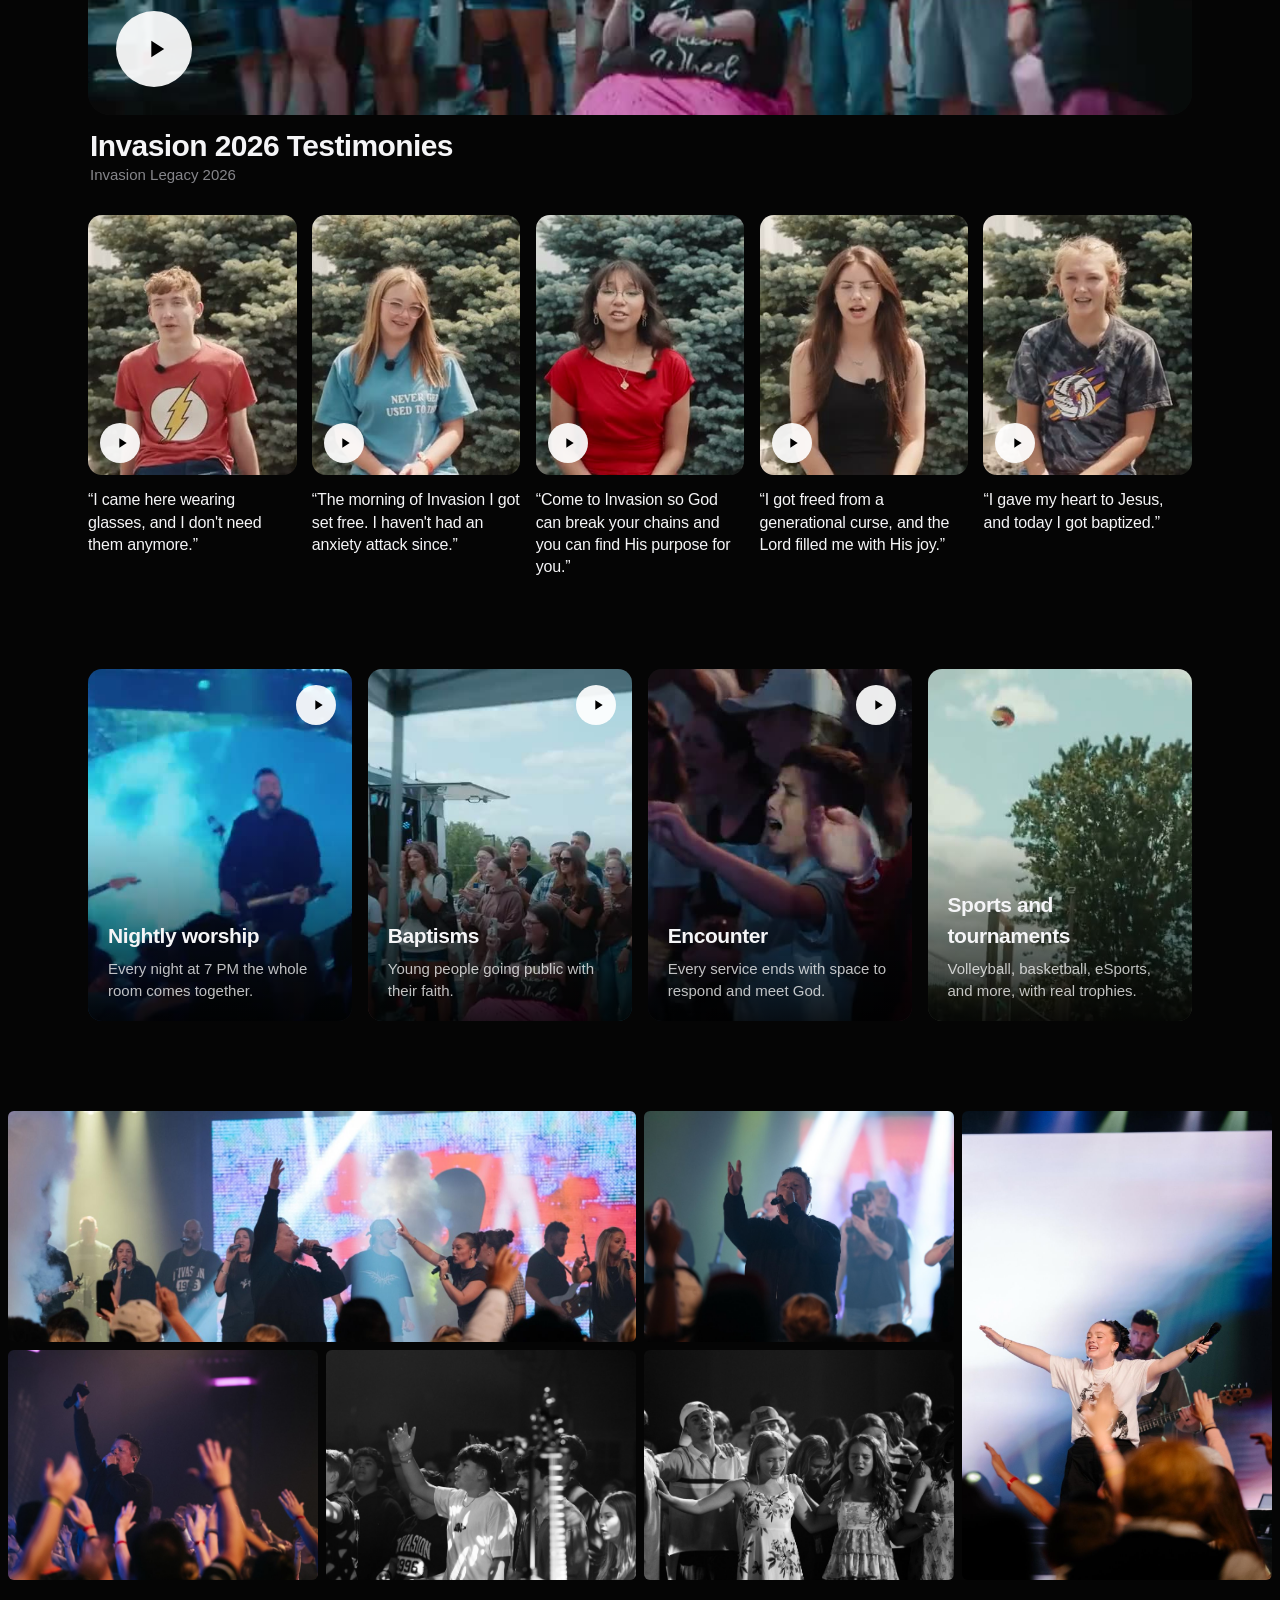
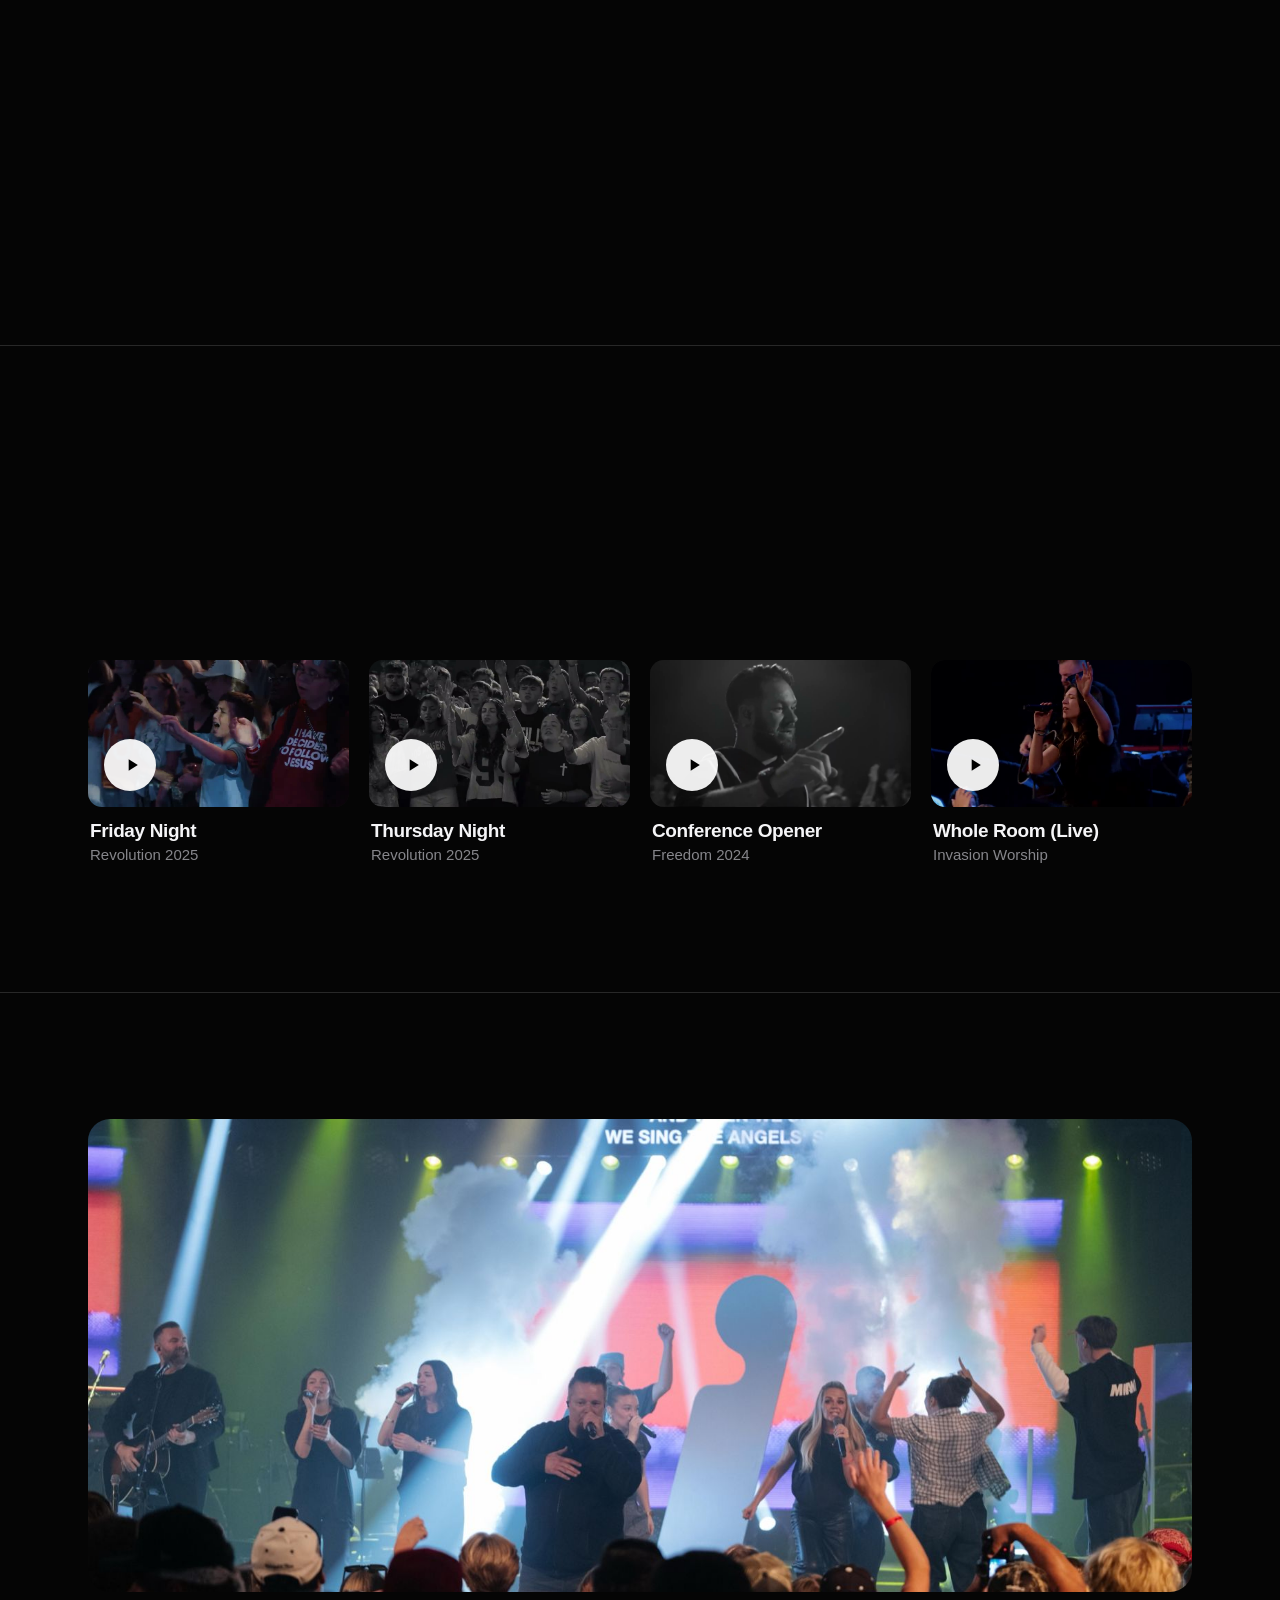
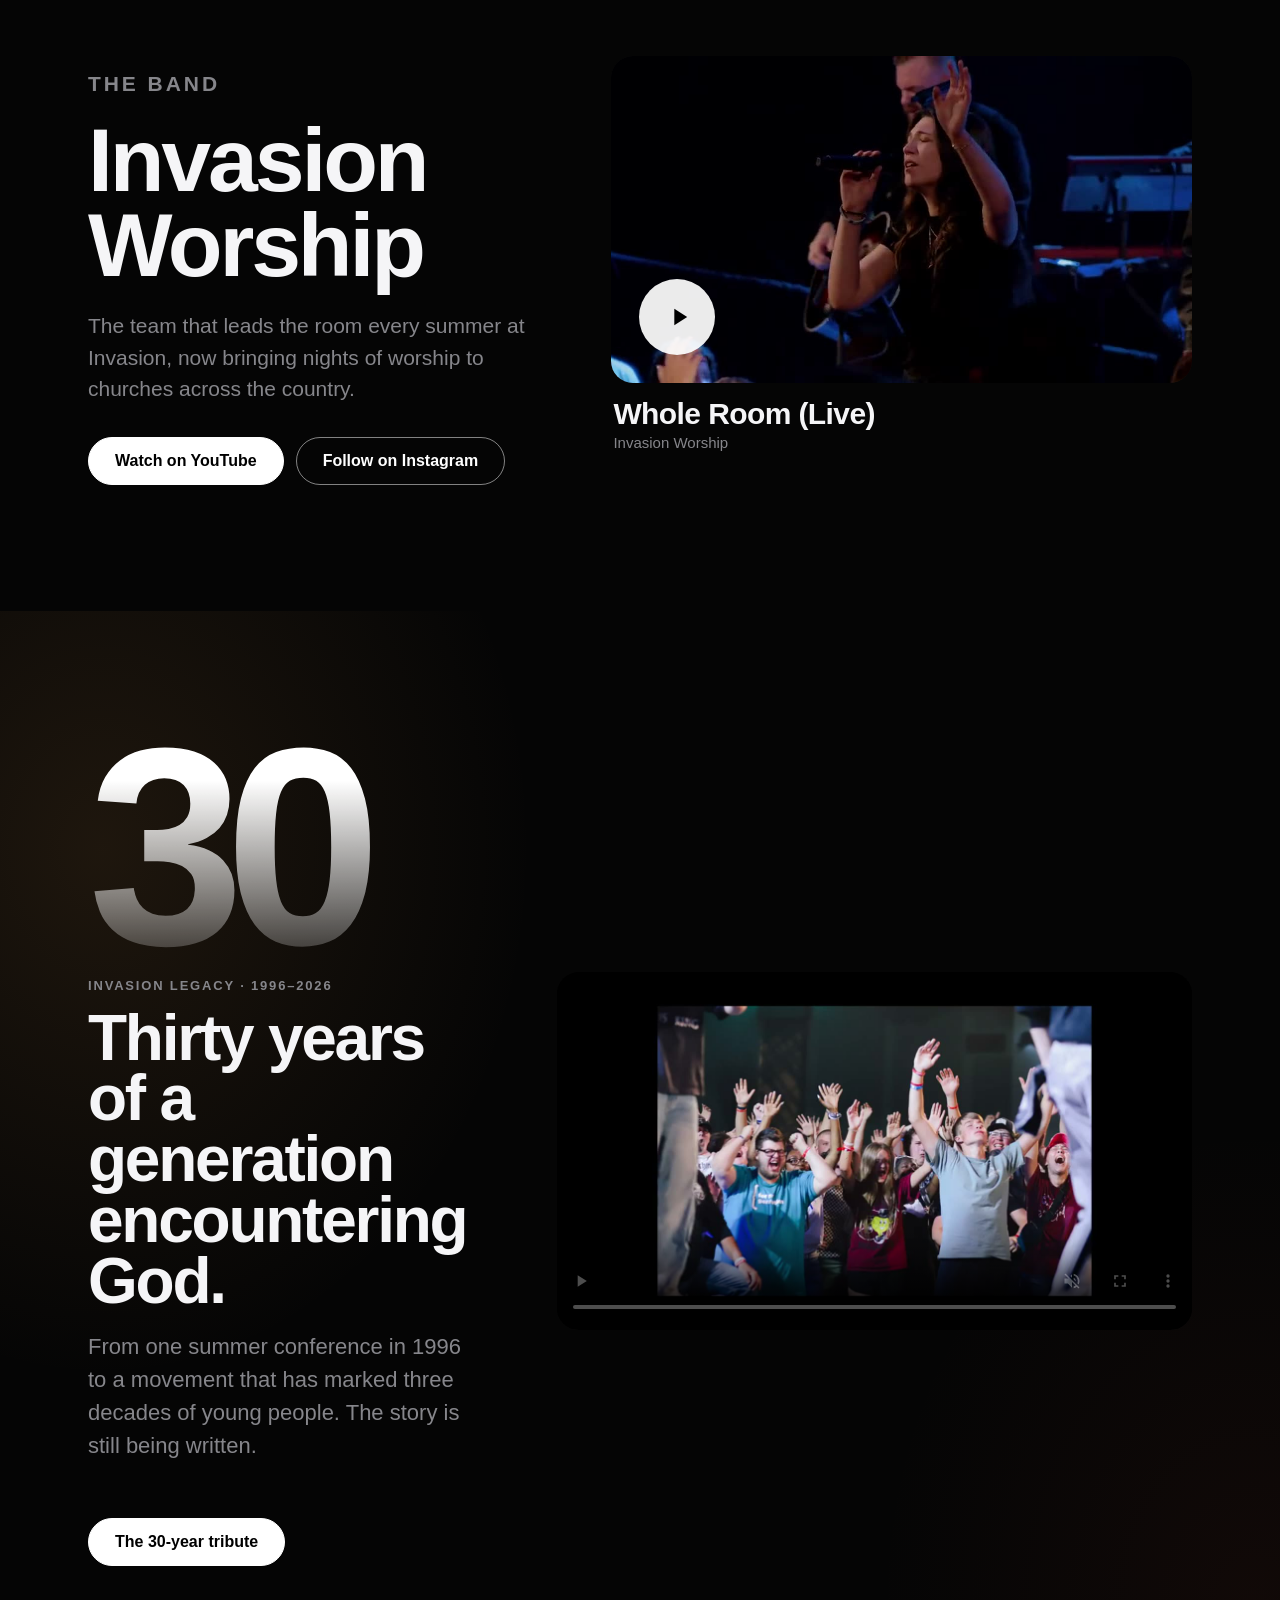
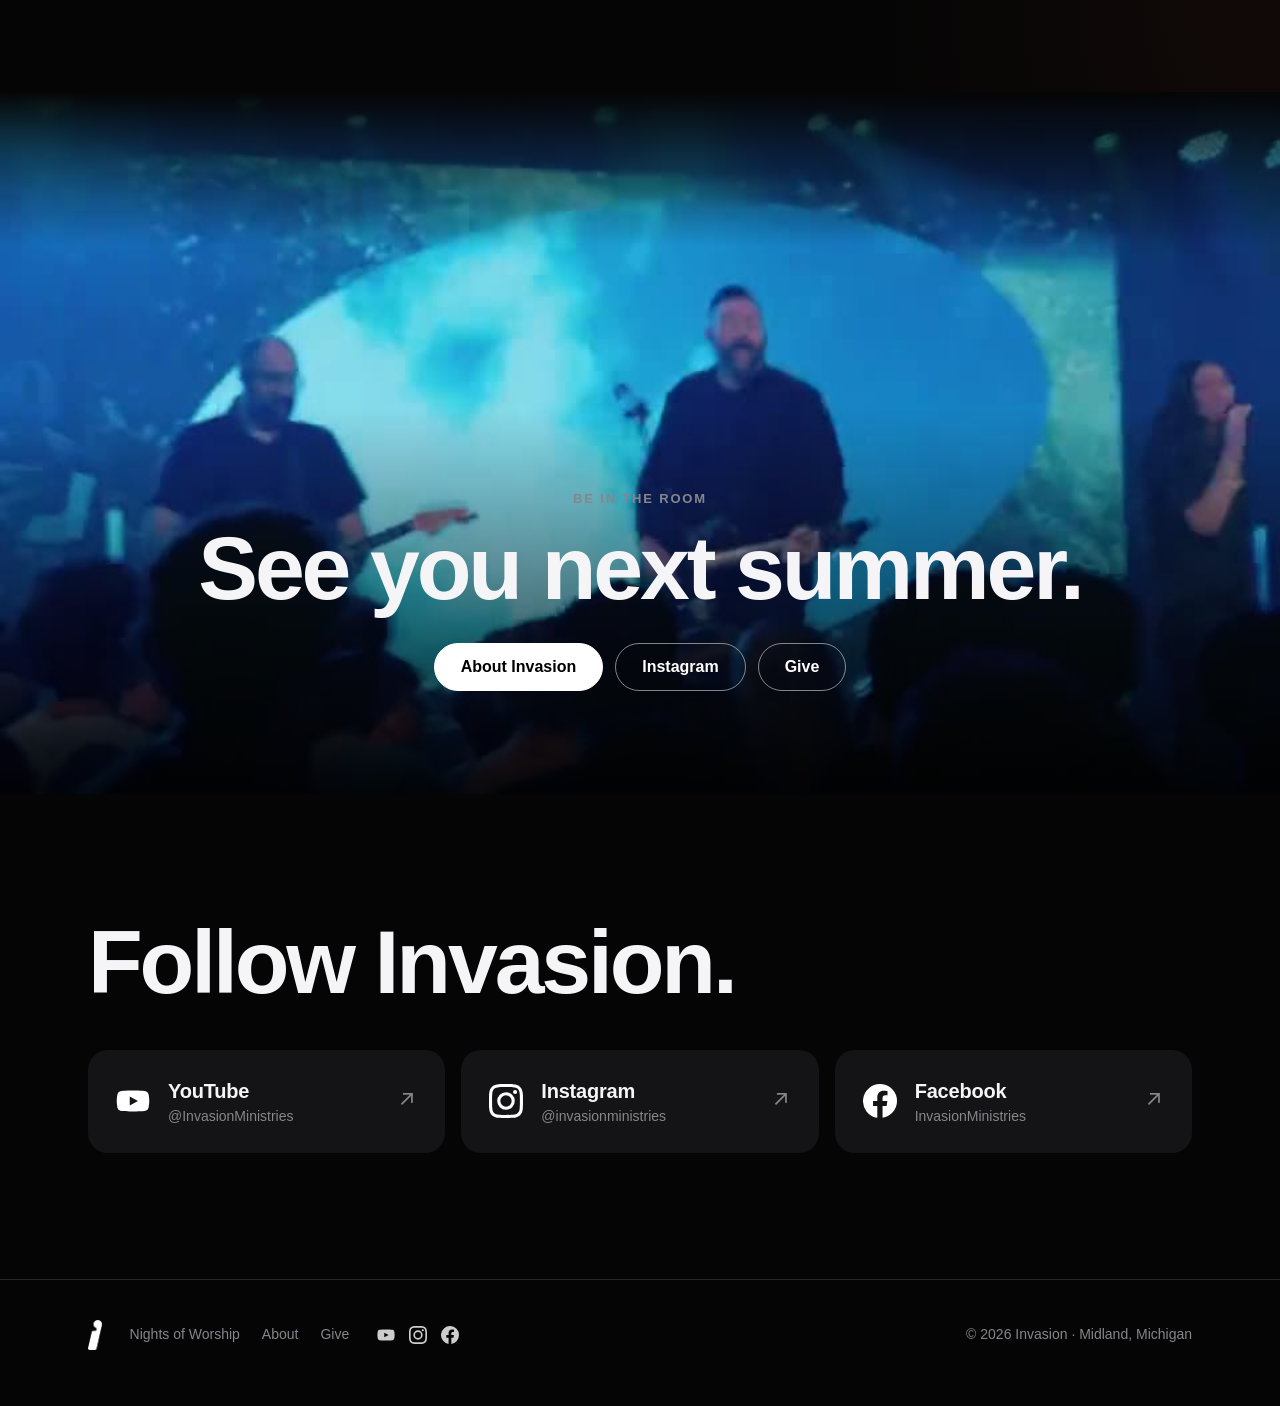
==== commit e733a0df: "Rename to Invasion Nights of Worship; Midland Dec 10 at Invasion Headquarters with ticket link Co-Au" ====
--- a/index.html
+++ b/index.html
@@ -3,9 +3,9 @@
 <head>
 <meta charset="utf-8">
 <meta name="viewport" content="width=device-width, initial-scale=1">
-<title>Invasion Worship Nights</title>
-<meta name="description" content="Invasion Worship Nights. Find a night near you, host one at your church, and watch the Invasion 2026 recaps.">
-<meta property="og:title" content="Invasion Worship Nights">
+<title>Invasion Nights of Worship</title>
+<meta name="description" content="Invasion Nights of Worship. Find a night near you, host one at your church, and watch the Invasion 2026 recaps.">
+<meta property="og:title" content="Invasion Nights of Worship">
 <meta property="og:description" content="Find a night near you. Watch the Invasion 2026 recaps.">
 <meta property="og:image" content="assets/img/hero-poster.jpg">
 <meta name="theme-color" content="#050505">
@@ -14,14 +14,14 @@
 <link rel="preconnect" href="https://fonts.googleapis.com">
 <link rel="preconnect" href="https://fonts.gstatic.com" crossorigin>
 <link href="https://fonts.googleapis.com/css2?family=Inter+Tight:wght@400;500;600;700;800;900&display=swap" rel="stylesheet">
-<link rel="stylesheet" href="assets/invasion.css?v=6">
+<link rel="stylesheet" href="assets/invasion.css?v=7">
 </head>
 <body>
 
 <header class="nav" data-nav>
   <a class="brand" href="index.html" aria-label="Invasion home"><img src="assets/img/mark-white.png" alt="Invasion"></a>
   <nav class="links" aria-label="Main">
-    <a href="#nights">Worship Nights</a>
+    <a href="#nights">Nights of Worship</a>
     <a href="about.html">About</a>
   </nav>
   <a class="btn btn-sm" href="#nights">Find a night</a>
@@ -36,7 +36,7 @@
     </video>
     <div class="hero-shade"></div>
     <div class="hero-copy">
-      <h1>INVASION<br>WORSHIP NIGHTS</h1>
+      <h1>INVASION<br>NIGHTS OF WORSHIP</h1>
       <div class="cta">
         <a class="btn" href="#nights">Find a night</a>
         <a class="btn btn-ghost" href="#recaps">Watch Invasion 2026</a>
@@ -49,7 +49,7 @@
     <div class="wrap">
       <div class="section-head row-head">
         <div>
-          <p class="eyebrow dark">Invasion Worship Nights</p>
+          <p class="eyebrow dark">Invasion Nights of Worship</p>
           <h2>Find a night.</h2>
           <p class="sub">Five nights in November and December. 7 PM every night.</p>
         </div>
@@ -149,7 +149,7 @@
         <div class="team-copy">
           <p class="eyebrow">The band</p>
           <h2>Invasion Worship</h2>
-          <p>The team that leads the room every summer at Invasion, now bringing worship nights to churches across the country.</p>
+          <p>The team that leads the room every summer at Invasion, now bringing nights of worship to churches across the country.</p>
           <div class="cta">
             <a class="btn" data-link="youtube" href="#">Watch on YouTube</a>
             <a class="btn btn-ghost" data-link="instagram" href="#">Follow on Instagram</a>
@@ -202,7 +202,7 @@
   <div class="wrap foot-row">
     <a class="brand" href="index.html" aria-label="Invasion home"><img src="assets/img/mark-white.png" alt="Invasion"></a>
     <nav aria-label="Footer">
-      <a href="#nights">Worship Nights</a>
+      <a href="#nights">Nights of Worship</a>
       <a href="about.html">About</a>
       <a data-link="give" href="#">Give</a>
     </nav>
@@ -211,6 +211,6 @@
   </div>
 </footer>
 
-<script src="assets/invasion.js?v=10"></script>
+<script src="assets/invasion.js?v=11"></script>
 </body>
 </html>
--- a/assets/invasion.css
+++ b/assets/invasion.css
@@ -273,3 +273,5 @@
 .say-img{max-width:760px;margin:28px auto 0}
 .say-img img{width:100%;aspect-ratio:3/2;object-fit:cover;border-radius:22px}
 .torch h2{font-size:clamp(32px,4vw,56px)}
+
+@media (max-width:560px){.hero h1{font-size:8.6vw}}
